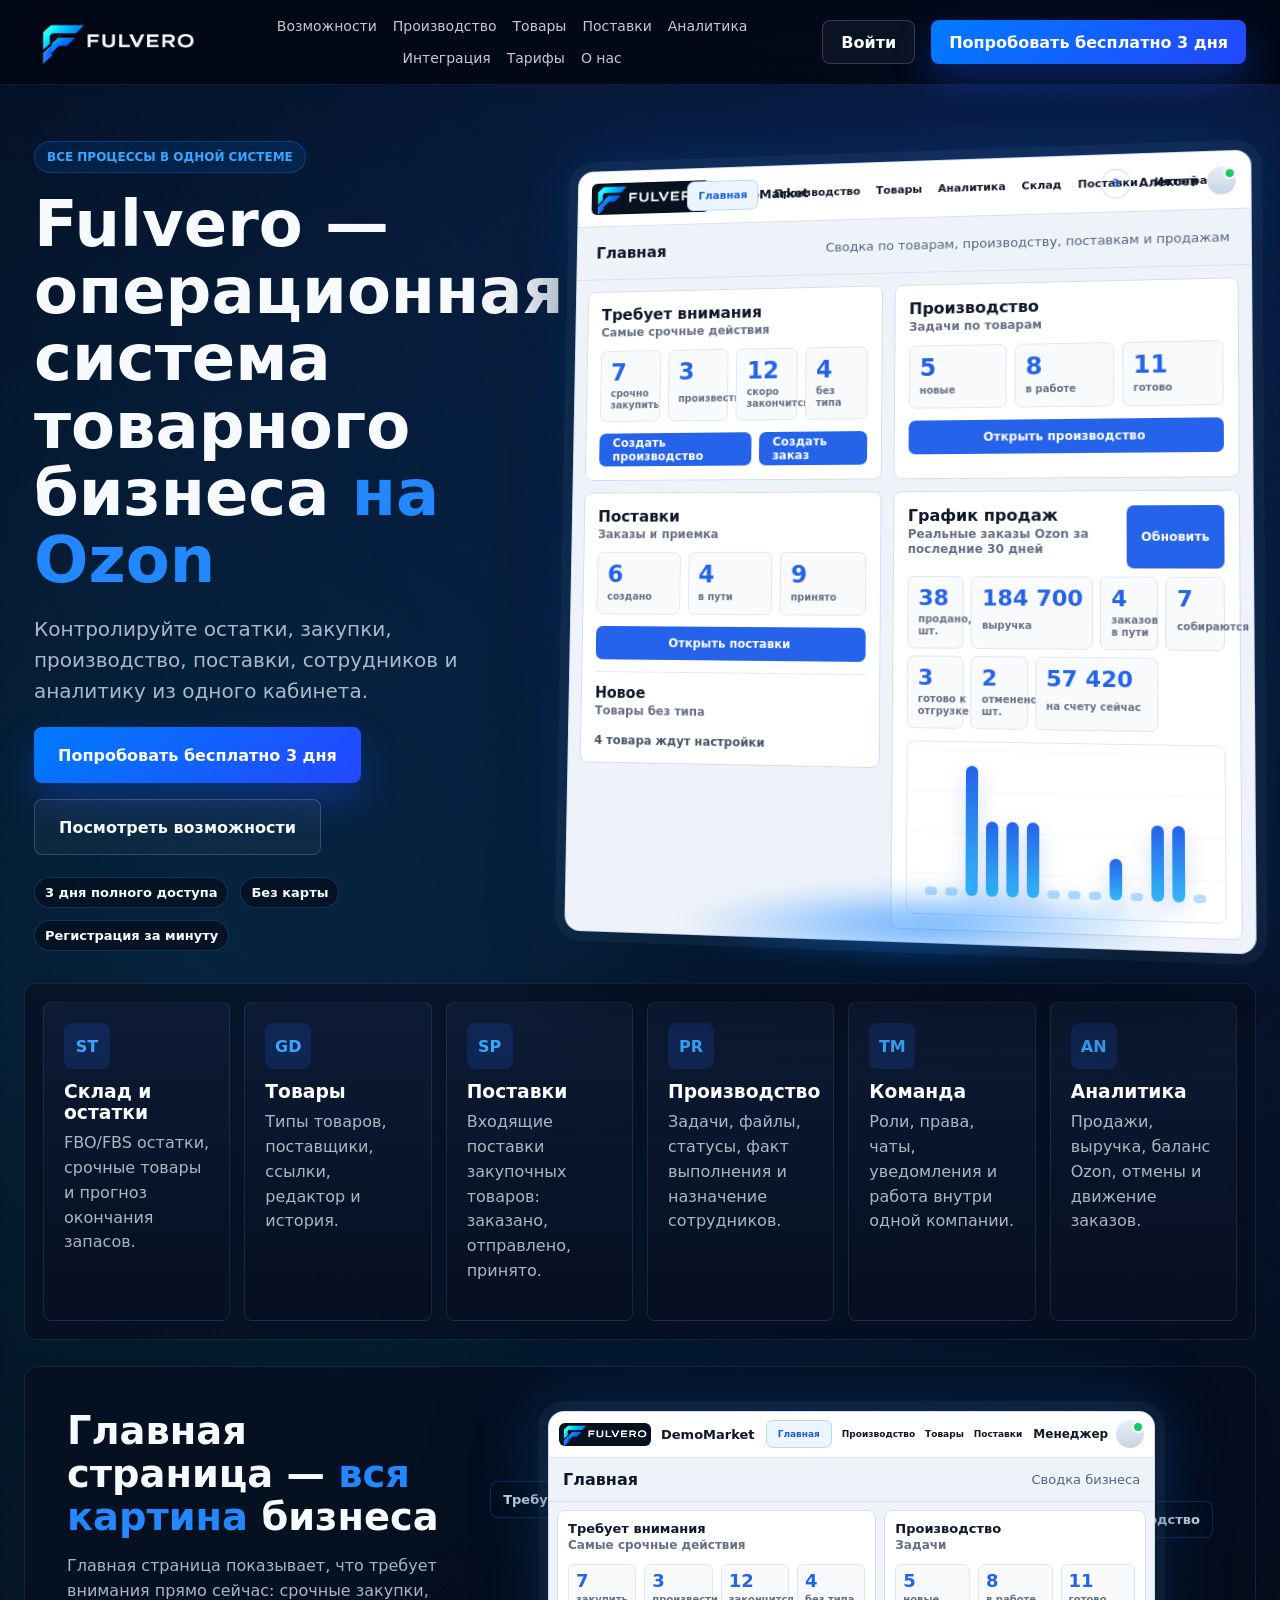
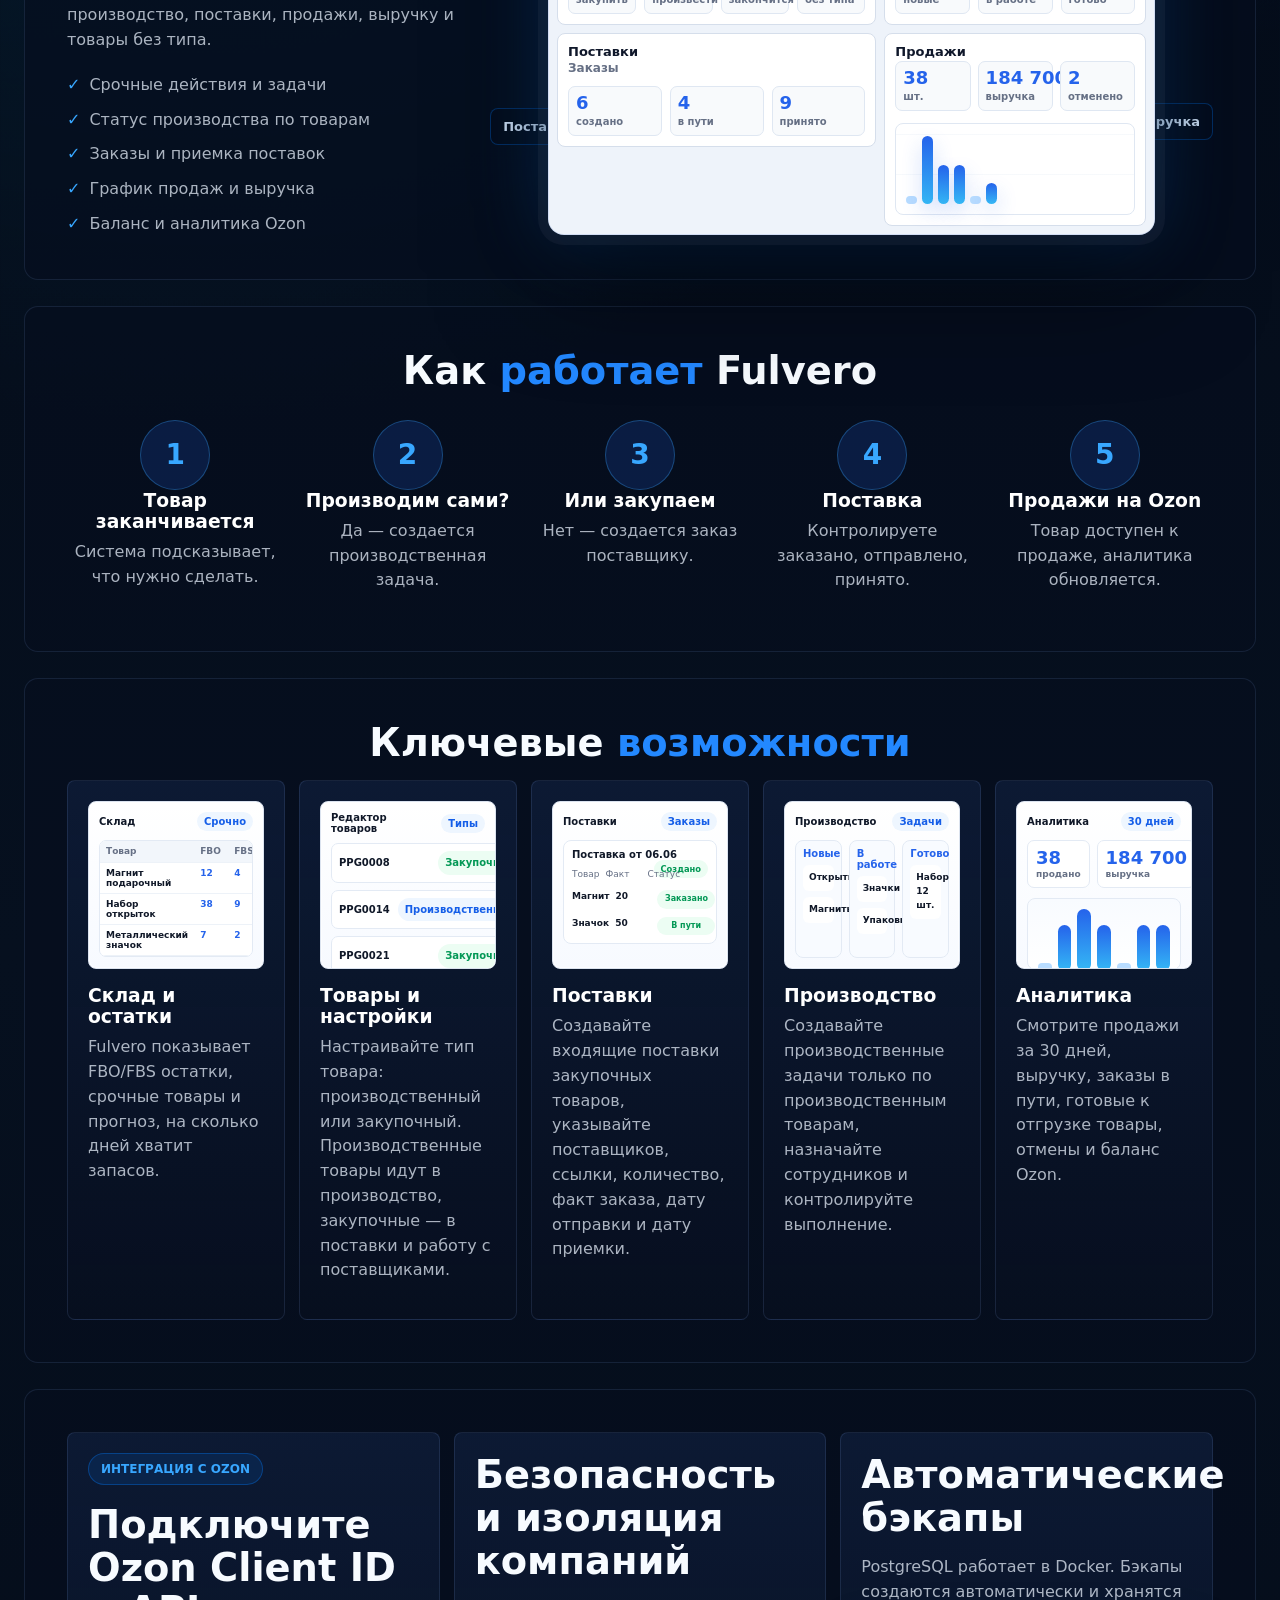
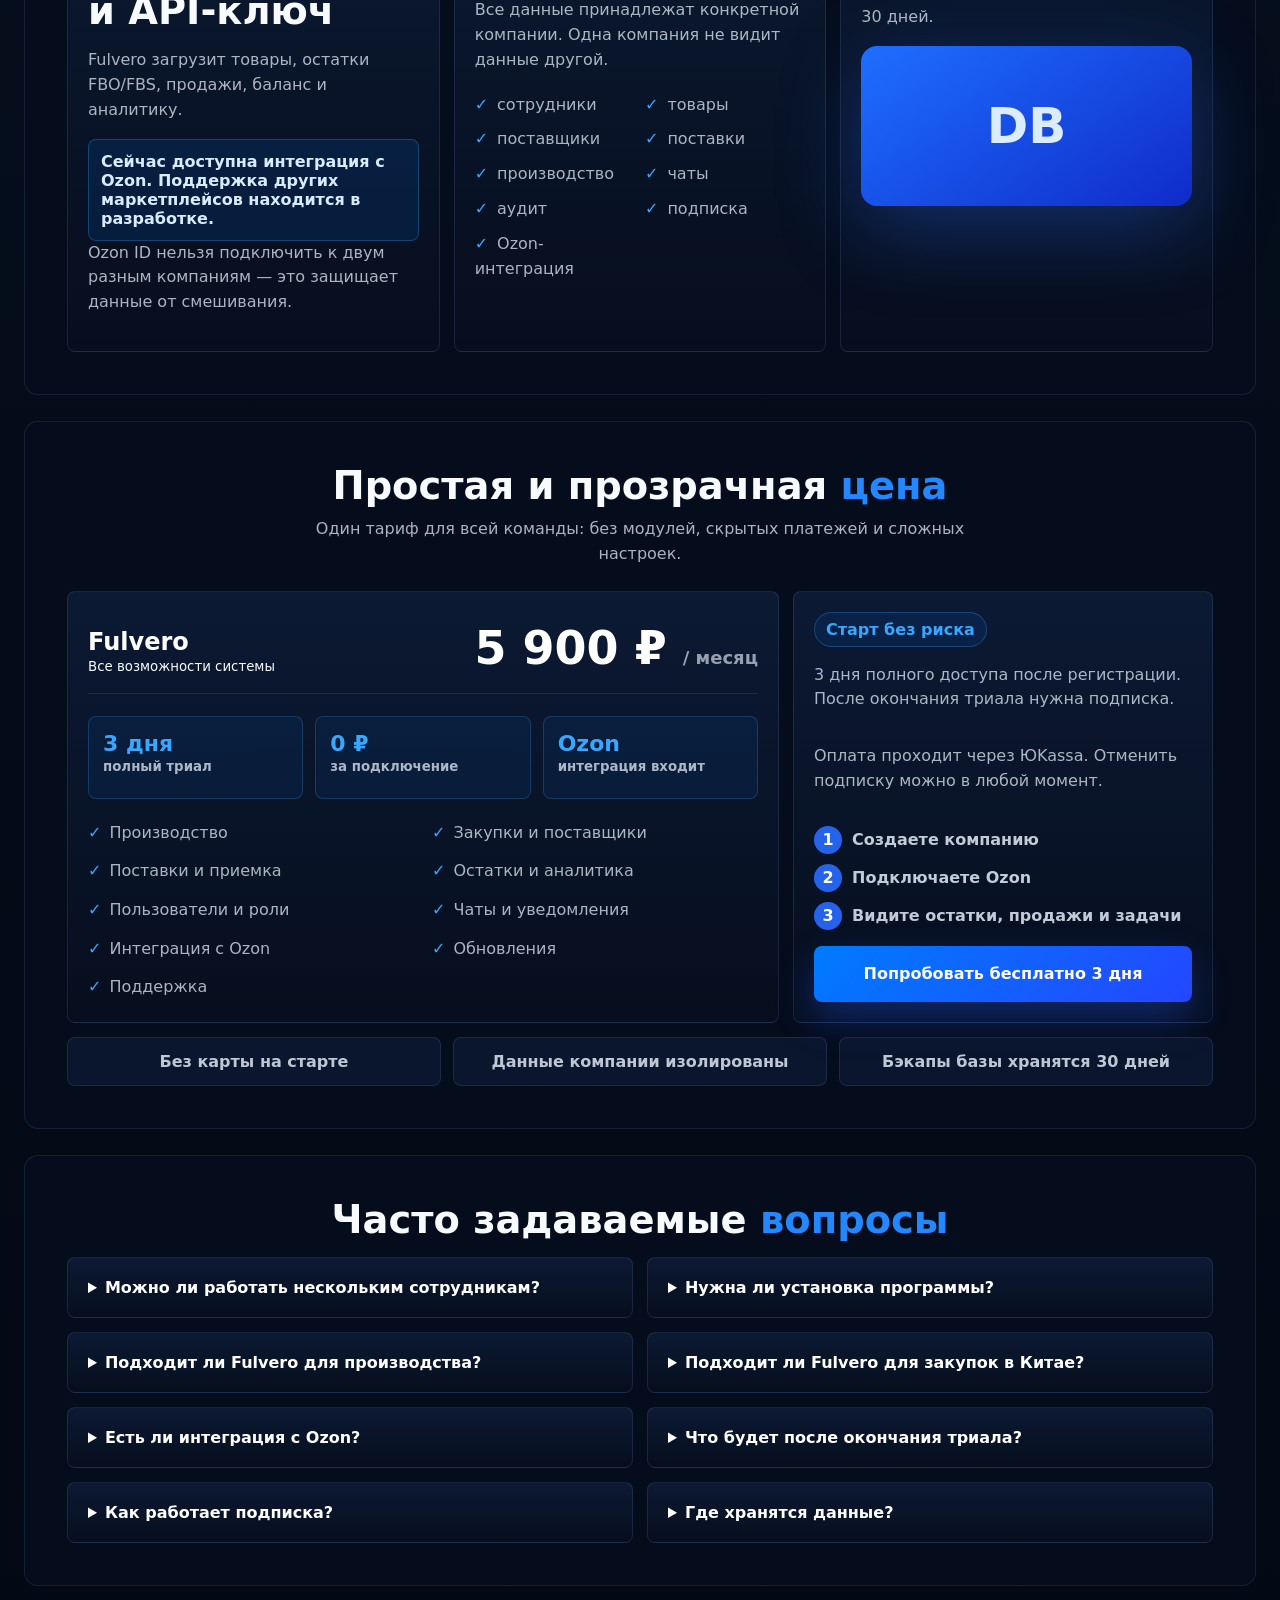
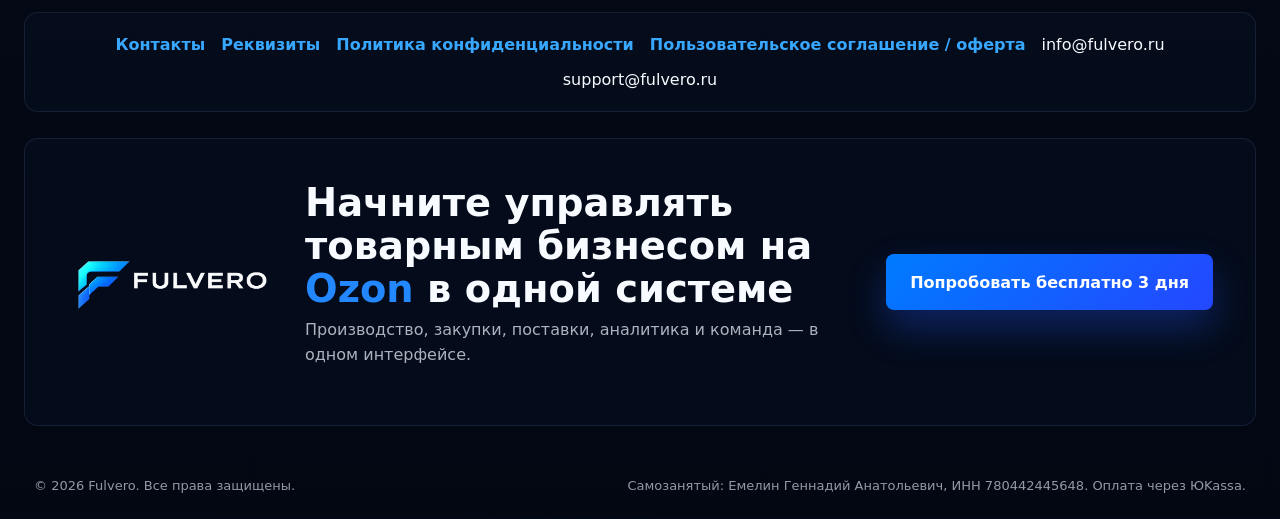
==== landing/index.html @ cda996b2 "Remove inactive landing details links" ====
<!doctype html>
<html lang="ru">
  <head>
    <meta charset="UTF-8" />
    <meta name="viewport" content="width=device-width, initial-scale=1.0" />
    <title>Fulvero — операционная система товарного бизнеса на Ozon</title>
    <meta name="description" content="Fulvero помогает управлять остатками, закупками, производством, поставками, сотрудниками и аналитикой Ozon из одного кабинета." />
    <meta property="og:title" content="Fulvero — операционная система товарного бизнеса на Ozon" />
    <meta property="og:description" content="Остатки, закупки, производство, входящие поставки, сотрудники и аналитика Ozon в одном кабинете." />
    <meta property="og:image" content="./assets/fulvero-logo.png" />
    <meta property="og:type" content="website" />
    <link rel="stylesheet" href="./styles.css" />
  </head>
  <body>
    <!-- Yandex.Metrika counter -->
    <script type="text/javascript">
      (function(m,e,t,r,i,k,a){
        m[i]=m[i]||function(){(m[i].a=m[i].a||[]).push(arguments)};
        m[i].l=1*new Date();
        for (var j = 0; j < document.scripts.length; j++) {if (document.scripts[j].src === r) { return; }}
        k=e.createElement(t),a=e.getElementsByTagName(t)[0],k.async=1,k.src=r,a.parentNode.insertBefore(k,a)
      })(window, document,'script','https://mc.yandex.ru/metrika/tag.js?id=109695335', 'ym');

      ym(109695335, 'init', {ssr:true, webvisor:true, clickmap:true, ecommerce:"dataLayer", referrer: document.referrer, url: location.href, accurateTrackBounce:true, trackLinks:true});
    </script>
    <noscript><div><img src="https://mc.yandex.ru/watch/109695335" style="position:absolute; left:-9999px;" alt="" /></div></noscript>
    <!-- /Yandex.Metrika counter -->
    <header class="site-header">
      <a class="brand" href="#top" aria-label="Fulvero">
        <img src="./assets/fulvero-logo.png" alt="Fulvero" />
      </a>
      <nav class="main-nav" aria-label="Основная навигация">
        <a href="#features">Возможности</a>
        <a href="#production">Производство</a>
        <a href="#goods">Товары</a>
        <a href="#supplies">Поставки</a>
        <a href="#analytics">Аналитика</a>
        <a href="#integrations">Интеграция</a>
        <a href="#pricing">Тарифы</a>
        <a href="#faq">О нас</a>
      </nav>
      <div class="header-actions">
        <a class="ghost-link" href="https://app.fulvero.ru/login">Войти</a>
        <a class="primary-link" href="https://app.fulvero.ru/register">Попробовать бесплатно 3 дня</a>
      </div>
    </header>

    <main id="top">
      <section class="hero">
        <div class="hero-copy">
          <span class="eyebrow">Все процессы в одной системе</span>
          <h1>Fulvero — операционная система товарного бизнеса <span>на Ozon</span></h1>
          <p>Контролируйте остатки, закупки, производство, поставки, сотрудников и аналитику из одного кабинета.</p>
          <div class="hero-actions">
            <a class="primary-link big" href="https://app.fulvero.ru/register">Попробовать бесплатно 3 дня</a>
            <a class="secondary-link big" href="#features">Посмотреть возможности</a>
          </div>
          <div class="trust-row">
            <span>3 дня полного доступа</span>
            <span>Без карты</span>
            <span>Регистрация за минуту</span>
          </div>
        </div>

        <div class="hero-shot" aria-label="Главная страница Fulvero">
          <div class="app-frame tilted dashboard-mock">
            <div class="mock-header">
              <div class="mock-brand"><img src="./assets/fulvero-logo.png" alt="" /><strong>DemoMarket</strong></div>
              <nav><span class="active">Главная</span><span>Производство</span><span>Товары</span><span>Аналитика</span><span>Склад</span><span>Поставки</span><span>Интеграция</span></nav>
              <div class="mock-user"><span class="bell">3</span><b>Алексей</b><i></i></div>
            </div>
            <div class="mock-page-title"><b>Главная</b><span>Сводка по товарам, производству, поставкам и продажам</span></div>
            <div class="dashboard-grid">
              <section class="dash-card attention-card">
                <h3>Требует внимания</h3><p>Самые срочные действия</p>
                <div class="metric-row four"><span><b>7</b><small>срочно закупить</small></span><span><b>3</b><small>произвести</small></span><span><b>12</b><small>скоро закончится</small></span><span><b>4</b><small>без типа</small></span></div>
                <div class="mock-actions"><em>Создать производство</em><em>Создать заказ</em></div>
              </section>
              <section class="dash-card production-card">
                <h3>Производство</h3><p>Задачи по товарам</p>
                <div class="metric-row three"><span><b>5</b><small>новые</small></span><span><b>8</b><small>в работе</small></span><span><b>11</b><small>готово</small></span></div>
                <div class="mock-button">Открыть производство</div>
              </section>
              <section class="dash-card supplies-card">
                <h3>Поставки</h3><p>Заказы и приемка</p>
                <div class="metric-row three"><span><b>6</b><small>создано</small></span><span><b>4</b><small>в пути</small></span><span><b>9</b><small>принято</small></span></div>
                <div class="mock-button">Открыть поставки</div>
                <div class="new-block"><h3>Новое</h3><p>Товары без типа</p><strong>4 товара ждут настройки</strong></div>
              </section>
              <section class="dash-card chart-card">
                <div class="card-head"><div><h3>График продаж</h3><p>Реальные заказы Ozon за последние 30 дней</p></div><em>Обновить</em></div>
                <div class="metric-row seven"><span><b>38</b><small>продано, шт.</small></span><span class="wide"><b>184 700</b><small>выручка</small></span><span><b>4</b><small>заказов в пути</small></span><span><b>7</b><small>собираются</small></span><span><b>3</b><small>готово к отгрузке</small></span><span><b>2</b><small>отменено, шт.</small></span><span class="wide"><b>57 420</b><small>на счету сейчас</small></span></div>
                <div class="sales-chart"><i></i><i></i><i class="bar high" data-v="7"></i><i class="bar mid"></i><i class="bar mid"></i><i class="bar mid"></i><i></i><i></i><i></i><i class="bar low"></i><i></i><i class="bar mid"></i><i class="bar mid"></i><i></i></div>
              </section>
            </div>
          </div>
        </div>
      </section>

      <section class="quick-grid" id="features">
        <article><span>ST</span><h3>Склад и остатки</h3><p>FBO/FBS остатки, срочные товары и прогноз окончания запасов.</p></article>
        <article><span>GD</span><h3>Товары</h3><p>Типы товаров, поставщики, ссылки, редактор и история.</p></article>
        <article><span>SP</span><h3>Поставки</h3><p>Входящие поставки закупочных товаров: заказано, отправлено, принято.</p></article>
        <article><span>PR</span><h3>Производство</h3><p>Задачи, файлы, статусы, факт выполнения и назначение сотрудников.</p></article>
        <article><span>TM</span><h3>Команда</h3><p>Роли, права, чаты, уведомления и работа внутри одной компании.</p></article>
        <article><span>AN</span><h3>Аналитика</h3><p>Продажи, выручка, баланс Ozon, отмены и движение заказов.</p></article>
      </section>

      <section class="split dashboard-section">
        <div>
          <h2>Главная страница — <span>вся картина</span> бизнеса</h2>
          <p>Главная страница показывает, что требует внимания прямо сейчас: срочные закупки, производство, поставки, продажи, выручку и товары без типа.</p>
          <ul class="check-list">
            <li>Срочные действия и задачи</li>
            <li>Статус производства по товарам</li>
            <li>Заказы и приемка поставок</li>
            <li>График продаж и выручка</li>
            <li>Баланс и аналитика Ozon</li>
          </ul>
        </div>
        <div class="annotated-shot">
          <span class="label label-a">Требует внимания</span>
          <span class="label label-b">Производство</span>
          <span class="label label-c">Поставки</span>
          <span class="label label-d">Продажи и выручка</span>
          <div class="app-frame compact dashboard-mock small-shot">
            <div class="mock-header">
              <div class="mock-brand"><img src="./assets/fulvero-logo.png" alt="" /><strong>DemoMarket</strong></div>
              <nav><span class="active">Главная</span><span>Производство</span><span>Товары</span><span>Поставки</span></nav>
              <div class="mock-user"><b>Менеджер</b><i></i></div>
            </div>
            <div class="mock-page-title"><b>Главная</b><span>Сводка бизнеса</span></div>
            <div class="dashboard-grid">
              <section class="dash-card attention-card"><h3>Требует внимания</h3><p>Самые срочные действия</p><div class="metric-row four"><span><b>7</b><small>закупить</small></span><span><b>3</b><small>произвести</small></span><span><b>12</b><small>закончится</small></span><span><b>4</b><small>без типа</small></span></div></section>
              <section class="dash-card production-card"><h3>Производство</h3><p>Задачи</p><div class="metric-row three"><span><b>5</b><small>новые</small></span><span><b>8</b><small>в работе</small></span><span><b>11</b><small>готово</small></span></div></section>
              <section class="dash-card supplies-card"><h3>Поставки</h3><p>Заказы</p><div class="metric-row three"><span><b>6</b><small>создано</small></span><span><b>4</b><small>в пути</small></span><span><b>9</b><small>принято</small></span></div></section>
              <section class="dash-card chart-card"><h3>Продажи</h3><div class="metric-row three"><span><b>38</b><small>шт.</small></span><span><b>184 700</b><small>выручка</small></span><span><b>2</b><small>отменено</small></span></div><div class="sales-chart"><i></i><i class="bar high"></i><i class="bar mid"></i><i class="bar mid"></i><i></i><i class="bar low"></i></div></section>
            </div>
          </div>
        </div>
      </section>

      <section class="flow">
        <h2>Как <span>работает</span> Fulvero</h2>
        <div class="flow-line">
          <article><b>1</b><h3>Товар заканчивается</h3><p>Система подсказывает, что нужно сделать.</p></article>
          <article><b>2</b><h3>Производим сами?</h3><p>Да — создается производственная задача.</p></article>
          <article><b>3</b><h3>Или закупаем</h3><p>Нет — создается заказ поставщику.</p></article>
          <article><b>4</b><h3>Поставка</h3><p>Контролируете заказано, отправлено, принято.</p></article>
          <article><b>5</b><h3>Продажи на Ozon</h3><p>Товар доступен к продаже, аналитика обновляется.</p></article>
        </div>
      </section>

      <section class="feature-cards">
        <h2>Ключевые <span>возможности</span></h2>
        <div class="feature-grid">
          <article id="goods"><div class="feature-shot stock-shot"><div class="shot-tabs"><b>Склад</b><span>Срочно</span></div><div class="shot-table"><span>Товар</span><span>FBO</span><span>FBS</span><span>Дней</span><b>Магнит подарочный</b><em>12</em><em>4</em><strong>5</strong><b>Набор открыток</b><em>38</em><em>9</em><strong>14</strong><b>Металлический значок</b><em>7</em><em>2</em><strong>4</strong></div></div><h3>Склад и остатки</h3><p>Fulvero показывает FBO/FBS остатки, срочные товары и прогноз, на сколько дней хватит запасов.</p></article>
          <article><div class="feature-shot product-shot"><div class="shot-tabs"><b>Редактор товаров</b><span>Типы</span></div><div class="product-lines"><p><b>PPG0008</b><span>Закупочный</span></p><p><b>PPG0014</b><span class="blue">Производственный</span></p><p><b>PPG0021</b><span>Закупочный</span></p></div><div class="supplier-mini"><b>Поставщики</b><small>Папирус Print</small><small>China Pack</small></div></div><h3>Товары и настройки</h3><p>Настраивайте тип товара: производственный или закупочный. Производственные товары идут в производство, закупочные — в поставки и работу с поставщиками.</p></article>
          <article id="supplies"><div class="feature-shot supply-shot"><div class="shot-tabs"><b>Поставки</b><span>Заказы</span></div><div class="supply-card"><b>Поставка от 06.06</b><small>Создано</small><p><span>Товар</span><span>Факт</span><span>Статус</span></p><p><em>Магнит</em><em>20</em><strong>Заказано</strong></p><p><em>Значок</em><em>50</em><strong>В пути</strong></p></div></div><h3>Поставки</h3><p>Создавайте входящие поставки закупочных товаров, указывайте поставщиков, ссылки, количество, факт заказа, дату отправки и дату приемки.</p></article>
          <article id="production"><div class="feature-shot production-shot"><div class="shot-tabs"><b>Производство</b><span>Задачи</span></div><div class="kanban-mini"><section><b>Новые</b><p>Открытки</p><p>Магниты</p></section><section><b>В работе</b><p>Значки</p><p>Упаковка</p></section><section><b>Готово</b><p>Набор 12 шт.</p></section></div></div><h3>Производство</h3><p>Создавайте производственные задачи только по производственным товарам, назначайте сотрудников и контролируйте выполнение.</p></article>
          <article id="analytics"><div class="feature-shot analytic-shot"><div class="shot-tabs"><b>Аналитика</b><span>30 дней</span></div><div class="analytic-metrics"><span><b>38</b><small>продано</small></span><span><b>184 700</b><small>выручка</small></span><span><b>2</b><small>отменено</small></span></div><div class="mini-bars"><i></i><i class="mid"></i><i class="high"></i><i class="mid"></i><i></i><i class="mid"></i><i class="mid"></i></div></div><h3>Аналитика</h3><p>Смотрите продажи за 30 дней, выручку, заказы в пути, готовые к отгрузке товары, отмены и баланс Ozon.</p></article>
        </div>
      </section>

      <section class="three-columns" id="integrations">
        <article class="big-card ozon-card">
          <span class="eyebrow">Интеграция с Ozon</span>
          <h2>Подключите Ozon Client ID и API-ключ</h2>
          <p>Fulvero загрузит товары, остатки FBO/FBS, продажи, баланс и аналитику.</p>
          <div class="notice">Сейчас доступна интеграция с Ozon. Поддержка других маркетплейсов находится в разработке.</div>
          <p>Ozon ID нельзя подключить к двум разным компаниям — это защищает данные от смешивания.</p>
        </article>
        <article class="big-card">
          <h2>Безопасность и изоляция компаний</h2>
          <p>Все данные принадлежат конкретной компании. Одна компания не видит данные другой.</p>
          <ul class="check-list columns"><li>сотрудники</li><li>товары</li><li>поставщики</li><li>поставки</li><li>производство</li><li>чаты</li><li>аудит</li><li>подписка</li><li>Ozon-интеграция</li></ul>
        </article>
        <article class="big-card">
          <h2>Автоматические бэкапы</h2>
          <p>PostgreSQL работает в Docker. Бэкапы создаются автоматически и хранятся 30 дней.</p>
          <div class="backup-visual">DB</div>
        </article>
      </section>

      <section class="pricing" id="pricing">
        <h2>Простая и прозрачная <span>цена</span></h2>
        <p class="pricing-subtitle">Один тариф для всей команды: без модулей, скрытых платежей и сложных настроек.</p>
        <div class="pricing-layout">
          <article class="price-card">
            <div class="price-top">
              <div><span>Fulvero</span><small>Все возможности системы</small></div>
              <strong>5 900 ₽ <em>/ месяц</em></strong>
            </div>
            <div class="price-facts">
              <span><b>3 дня</b><small>полный триал</small></span>
              <span><b>0 ₽</b><small>за подключение</small></span>
              <span><b>Ozon</b><small>интеграция входит</small></span>
            </div>
            <ul>
              <li>Производство</li><li>Закупки и поставщики</li><li>Поставки и приемка</li><li>Остатки и аналитика</li><li>Пользователи и роли</li><li>Чаты и уведомления</li><li>Интеграция с Ozon</li><li>Обновления</li><li>Поддержка</li>
            </ul>
          </article>
          <article class="trial-card">
            <span class="trial-badge">Старт без риска</span>
            <p>3 дня полного доступа после регистрации. После окончания триала нужна подписка.</p>
            <p>Оплата проходит через ЮKassa. Отменить подписку можно в любой момент.</p>
            <div class="trial-steps">
              <span><b>1</b>Создаете компанию</span>
              <span><b>2</b>Подключаете Ozon</span>
              <span><b>3</b>Видите остатки, продажи и задачи</span>
            </div>
            <a class="primary-link big" href="https://app.fulvero.ru/register">Попробовать бесплатно 3 дня</a>
          </article>
        </div>
        <div class="pricing-note">
          <span>Без карты на старте</span>
          <span>Данные компании изолированы</span>
          <span>Бэкапы базы хранятся 30 дней</span>
        </div>
      </section>

      <section class="faq" id="faq">
        <h2>Часто задаваемые <span>вопросы</span></h2>
        <div class="faq-grid">
          <details><summary>Можно ли работать нескольким сотрудникам?</summary><p>Да. Сотрудники работают внутри компании, администратор управляет ролями и правами.</p></details>
          <details><summary>Нужна ли установка программы?</summary><p>Нет. Fulvero — облачное веб-приложение.</p></details>
          <details><summary>Подходит ли Fulvero для производства?</summary><p>Да. Производственные товары можно вести через задачи, файлы, статусы и факт выполнения.</p></details>
          <details><summary>Подходит ли Fulvero для закупок в Китае?</summary><p>Да, если закупка ведется через поставщиков, ссылки, факт заказа и входящие поставки.</p></details>
          <details><summary>Есть ли интеграция с Ozon?</summary><p>Да. Сейчас доступна интеграция с Ozon. Другие маркетплейсы находятся в разработке.</p></details>
          <details><summary>Что будет после окончания триала?</summary><p>Через 3 дня защищенные действия блокируются до оплаты подписки.</p></details>
          <details><summary>Как работает подписка?</summary><p>Подписка оплачивается через ЮKassa и продлевает доступ компании на 30 дней.</p></details>
          <details><summary>Где хранятся данные?</summary><p>Данные компании хранятся в PostgreSQL, изолируются по компании и регулярно копируются в бэкап.</p></details>
        </div>
      </section>

      <section class="legal-strip" id="contacts">
        <a href="./contacts/index.html">Контакты</a>
        <a href="./requisites/index.html">Реквизиты</a>
        <a href="./privacy/index.html">Политика конфиденциальности</a>
        <a href="./offer/index.html">Пользовательское соглашение / оферта</a>
        <span>info@fulvero.ru</span>
        <span>support@fulvero.ru</span>
      </section>

      <section class="final-cta">
        <img src="./assets/fulvero-logo.png" alt="Fulvero" />
        <div>
          <h2>Начните управлять товарным бизнесом на <span>Ozon</span> в одной системе</h2>
          <p>Производство, закупки, поставки, аналитика и команда — в одном интерфейсе.</p>
        </div>
        <a class="primary-link big" href="https://app.fulvero.ru/register">Попробовать бесплатно 3 дня</a>
      </section>
    </main>
    <footer class="footer">
      <span>© 2026 Fulvero. Все права защищены.</span>
      <span>Самозанятый: Емелин Геннадий Анатольевич, ИНН 780442445648. Оплата через ЮKassa.</span>
    </footer>
  </body>
</html>
---- landing/styles.css ----
:root {
  color: #f7fbff;
  background: #020712;
  font-family: Inter, ui-sans-serif, system-ui, -apple-system, BlinkMacSystemFont, "Segoe UI", sans-serif;
  font-synthesis: none;
  text-rendering: optimizeLegibility;
}

* { box-sizing: border-box; }
html { scroll-behavior: smooth; }
body {
  margin: 0;
  background:
    radial-gradient(circle at 78% 4%, rgba(30, 107, 255, 0.22), transparent 28%),
    radial-gradient(circle at 15% 18%, rgba(0, 187, 255, 0.12), transparent 24%),
    linear-gradient(180deg, #020712 0%, #06101f 48%, #020712 100%);
}
a { color: inherit; text-decoration: none; }
img { max-width: 100%; }
h1, h2, h3, p { margin-top: 0; }
h1 { margin-bottom: 20px; font-size: clamp(38px, 5vw, 72px); line-height: 1.05; letter-spacing: 0; }
h2 { margin-bottom: 16px; font-size: clamp(28px, 3vw, 44px); line-height: 1.12; }
h1 span, h2 span { color: #2388ff; }
h3 { margin-bottom: 8px; color: #fff; }
p, li { color: rgba(236, 244, 255, 0.72); line-height: 1.55; }

.site-header {
  position: sticky; top: 0; z-index: 20;
  display: grid; grid-template-columns: auto 1fr auto; align-items: center; gap: 24px;
  padding: 18px 34px; border-bottom: 1px solid rgba(115, 150, 210, 0.14);
  background: rgba(2, 7, 18, 0.84); backdrop-filter: blur(18px);
}
.brand img { display: block; width: 168px; }
.main-nav, .header-actions, .hero-actions, .trust-row, .price-actions {
  display: flex; align-items: center; gap: 16px; flex-wrap: wrap;
}
.main-nav { justify-content: center; color: rgba(255, 255, 255, 0.78); font-size: 14px; }
.ghost-link, .secondary-link, .primary-link {
  display: inline-flex; align-items: center; justify-content: center;
  min-height: 44px; border-radius: 8px; padding: 0 18px; font-weight: 800;
}
.primary-link { color: #fff; background: linear-gradient(135deg, #007bff, #2447ff); box-shadow: 0 18px 38px rgba(30, 91, 255, 0.32); }
.secondary-link, .ghost-link { border: 1px solid rgba(151, 173, 220, 0.28); background: rgba(255,255,255,0.04); }
.big { min-height: 56px; padding: 0 24px; font-size: 16px; }

.hero {
  display: grid; grid-template-columns: minmax(0, .82fr) minmax(560px, 1.18fr);
  align-items: center; gap: 48px; min-height: calc(100vh - 78px); padding: 56px 34px 32px;
}
.hero-copy { max-width: 720px; }
.eyebrow {
  display: inline-flex; margin-bottom: 18px; border: 1px solid rgba(0,123,255,.34);
  border-radius: 999px; padding: 8px 12px; color: #38a7ff; background: rgba(0,123,255,.12);
  font-size: 12px; font-weight: 900; text-transform: uppercase;
}
.hero p { max-width: 650px; font-size: 20px; }
.trust-row { margin-top: 22px; gap: 12px; font-size: 13px; font-weight: 800; }
.trust-row span { border: 1px solid rgba(56,167,255,.22); border-radius: 999px; padding: 7px 10px; background: rgba(7,15,31,.76); }

.hero-shot { position: relative; }
.hero-shot::after {
  content: ""; position: absolute; inset: auto 8% -28px 16%; height: 82px;
  background: radial-gradient(ellipse, rgba(0, 123, 255, .58), transparent 68%); filter: blur(10px);
}
.app-frame {
  position: relative; overflow: hidden; border: 1px solid rgba(127,158,220,.26); border-radius: 16px;
  background: #f8fbff; box-shadow: 0 0 0 10px rgba(255,255,255,.04), 0 40px 110px rgba(0,0,0,.58), 0 0 70px rgba(0,123,255,.34);
}
.tilted { transform: perspective(1400px) rotateY(-7deg) rotateX(3deg); }
.dashboard-mock { color: #0f172a; background: #eef3fa; }
.mock-header {
  display: grid; grid-template-columns: auto 1fr auto; align-items: center; gap: 18px;
  min-height: 58px; padding: 10px 14px; border-bottom: 1px solid #d8e2ef; background: #fff;
}
.mock-brand { display: flex; align-items: center; gap: 10px; font-size: 13px; font-weight: 900; white-space: nowrap; }
.mock-brand img { width: 126px; border-radius: 6px; background: #07111f; }
.mock-header nav { display: flex; align-items: center; justify-content: center; gap: 16px; min-width: 0; font-size: 11px; font-weight: 900; color: #101828; }
.mock-header nav span { white-space: nowrap; }
.mock-header nav .active { border: 1px solid #b8d7ff; border-radius: 7px; padding: 8px 11px; color: #155ee8; background: #edf6ff; }
.mock-user { display: flex; align-items: center; gap: 8px; color: #101828; font-size: 12px; font-weight: 900; white-space: nowrap; }
.mock-user i { position: relative; display: block; width: 28px; height: 28px; border-radius: 999px; background: linear-gradient(180deg, #e7eef8, #c8d4e4); }
.mock-user i::after { content: ""; position: absolute; right: 0; top: 1px; width: 8px; height: 8px; border: 2px solid #fff; border-radius: 999px; background: #17c964; }
.bell { display: grid; place-items: center; width: 30px; height: 30px; border: 1px solid #cbd8ea; border-radius: 999px; color: #2563eb; font-size: 10px; }
.mock-page-title {
  display: flex; align-items: center; justify-content: space-between; gap: 16px;
  padding: 18px 20px; border-bottom: 1px solid #d8e2ef; color: #52657f; background: #eef3fa;
  font-size: 13px;
}
.mock-page-title b { color: #0f172a; font-size: 16px; }
.dashboard-grid {
  display: grid; grid-template-columns: minmax(0, 1fr) minmax(340px, .72fr); gap: 12px;
  padding: 12px; background: #eef3fa;
}
.dash-card { border: 1px solid #d5deeb; border-radius: 8px; padding: 14px; background: #fff; }
.dash-card h3 { margin-bottom: 2px; color: #0f172a; font-size: 16px; }
.dash-card p { margin-bottom: 10px; color: #667085; font-size: 12px; font-weight: 800; line-height: 1.3; }
.attention-card { grid-column: span 1; }
.chart-card { grid-column: 2; grid-row: 2 / span 2; }
.supplies-card { display: grid; align-content: start; }
.metric-row { display: grid; gap: 8px; }
.metric-row.three { grid-template-columns: repeat(3, minmax(0, 1fr)); }
.metric-row.four { grid-template-columns: repeat(4, minmax(0, 1fr)); }
.metric-row.seven { grid-template-columns: repeat(5, minmax(0, 1fr)); }
.metric-row span { display: grid; gap: 4px; min-width: 0; min-height: 64px; border: 1px solid #dfe7f2; border-radius: 7px; padding: 10px; background: #f8fafc; }
.metric-row .wide { grid-column: span 2; }
.metric-row b { color: #2563eb; font-size: 24px; line-height: 1; }
.metric-row small { color: #667085; font-size: 10px; font-weight: 900; line-height: 1.2; }
.chart-card .metric-row { gap: 7px; }
.chart-card .metric-row b { white-space: nowrap; font-size: 22px; }
.chart-card .metric-row small { overflow-wrap: normal; word-break: normal; }
.mock-actions { display: flex; gap: 8px; margin-top: 12px; }
.mock-actions em, .mock-button, .card-head em {
  display: inline-flex; align-items: center; justify-content: center; min-height: 34px; border-radius: 7px; padding: 0 14px;
  color: #fff; background: #2563eb; font-style: normal; font-size: 12px; font-weight: 900;
}
.mock-button { width: 100%; margin-top: 12px; }
.new-block { margin-top: 12px; border-top: 1px solid #e5ebf3; padding-top: 12px; }
.new-block h3 { font-size: 15px; }
.new-block strong { color: #475467; font-size: 12px; }
.card-head { display: flex; justify-content: space-between; gap: 14px; margin-bottom: 8px; }
.sales-chart {
  display: grid; grid-template-columns: repeat(14, minmax(0, 1fr)); align-items: end; gap: 8px;
  height: 170px; margin-top: 12px; border: 1px solid #dfe7f2; border-radius: 8px; padding: 18px;
  background: repeating-linear-gradient(0deg, #fff 0 39px, #eef3f8 40px), linear-gradient(180deg, #f8fbff, #fff);
}
.sales-chart i { height: 8px; border-radius: 999px; background: #b8dcff; }
.sales-chart .bar { height: 58%; background: linear-gradient(180deg, #2563eb, #35b8f5); box-shadow: 0 8px 20px rgba(37,99,235,.22); }
.sales-chart .high { height: 96%; }
.sales-chart .mid { height: 55%; }
.sales-chart .low { height: 30%; }

.quick-grid, .feature-grid, .faq-grid, .three-columns, .pricing-layout {
  display: grid; gap: 14px;
}
.quick-grid {
  grid-template-columns: repeat(6, minmax(0, 1fr)); margin: 0 24px 26px; padding: 18px;
  border: 1px solid rgba(117,150,210,.15); border-radius: 12px; background: rgba(7,15,31,.66);
}
.quick-grid article, .feature-grid article, .big-card, .price-card, .trial-card, .faq details {
  border: 1px solid rgba(117,150,210,.16); border-radius: 8px; padding: 20px;
  background: linear-gradient(180deg, rgba(14,28,55,.88), rgba(7,15,31,.78));
}
.quick-grid span {
  display: inline-grid; place-items: center; width: 46px; height: 46px; margin-bottom: 12px;
  border-radius: 8px; color: #38a7ff; background: rgba(37,99,235,.18); font-weight: 900;
}

.split, .flow, .feature-cards, .three-columns, .pricing, .faq, .legal-strip, .final-cta, .content-page {
  margin: 0 24px 26px; border: 1px solid rgba(117,150,210,.15); border-radius: 14px;
  padding: 42px; background: rgba(7,15,31,.66);
}
.split { display: grid; grid-template-columns: .7fr 1.3fr; gap: 34px; align-items: center; }
.check-list { display: grid; gap: 10px; margin: 20px 0 0; padding: 0; list-style: none; }
.check-list li::before { content: "✓"; margin-right: 9px; color: #38a7ff; }
.columns { grid-template-columns: repeat(2, minmax(0, 1fr)); }

.annotated-shot { position: relative; min-height: 420px; display: grid; place-items: center; }
.compact { width: min(720px, 84%); }
.mini-dashboard { min-height: 330px; }
.small-shot .mock-header { min-height: 46px; padding: 8px 10px; }
.small-shot .mock-brand img { width: 92px; }
.small-shot .mock-header nav { gap: 10px; font-size: 9px; }
.small-shot .mock-page-title { padding: 12px 14px; }
.small-shot .dashboard-grid { grid-template-columns: minmax(0, 1fr) minmax(240px, .82fr); gap: 8px; padding: 8px; }
.small-shot .dash-card { padding: 10px; }
.small-shot .dash-card h3 { font-size: 13px; }
.small-shot .metric-row span { min-height: 46px; padding: 7px; }
.small-shot .metric-row b { font-size: 18px; }
.small-shot .sales-chart { height: 92px; padding: 10px; gap: 5px; }
.label {
  position: absolute; border: 1px solid rgba(0,123,255,.32); border-radius: 8px; padding: 10px 12px;
  color: #d9ebff; background: rgba(5,13,28,.86); font-size: 13px; font-weight: 900;
}
.label-a { left: 0; top: 70px; }
.label-b { right: 0; top: 90px; }
.label-c { left: 0; bottom: 90px; }
.label-d { right: 0; bottom: 95px; }

.flow h2, .feature-cards h2, .pricing h2, .faq h2 { text-align: center; }
.flow-line { display: grid; grid-template-columns: repeat(5, minmax(0, 1fr)); gap: 16px; margin-top: 28px; }
.flow-line article { text-align: center; }
.flow-line b { display: inline-grid; place-items: center; width: 70px; height: 70px; border: 1px solid rgba(56,167,255,.32); border-radius: 999px; color: #38a7ff; background: rgba(37,99,235,.18); font-size: 28px; }

.feature-grid { grid-template-columns: repeat(5, minmax(0, 1fr)); }
.feature-shot {
  height: 168px; margin-bottom: 16px; overflow: hidden; border: 1px solid #dbe3ef; border-radius: 8px;
  padding: 10px; color: #0f172a; background: linear-gradient(180deg, #fff, #f7faff);
  box-shadow: inset 0 0 0 1px rgba(255,255,255,.7);
}
.shot-tabs { display: flex; align-items: center; justify-content: space-between; gap: 8px; margin-bottom: 9px; font-size: 10px; }
.shot-tabs b { color: #101828; }
.shot-tabs span { border-radius: 999px; padding: 4px 7px; color: #155ee8; background: #eef6ff; font-weight: 900; }
.shot-table { display: grid; grid-template-columns: 1fr 34px 34px 38px; gap: 0; border: 1px solid #e3eaf4; border-radius: 7px; overflow: hidden; font-size: 9px; }
.shot-table > * { min-height: 22px; border-bottom: 1px solid #edf2f8; padding: 5px 6px; color: #475467; background: #fff; }
.shot-table > span { color: #667085; background: #f2f6fb; font-weight: 900; }
.shot-table b { color: #101828; font-weight: 900; }
.shot-table em { color: #2563eb; font-style: normal; font-weight: 900; }
.shot-table strong { color: #dc2626; font-weight: 900; }
.product-lines { display: grid; gap: 7px; }
.product-lines p { display: flex; align-items: center; justify-content: space-between; gap: 8px; margin: 0; border: 1px solid #e3eaf4; border-radius: 7px; padding: 7px; color: #101828; background: #fff; font-size: 10px; }
.product-lines span, .supplier-mini small, .supply-card strong { border-radius: 999px; padding: 4px 7px; color: #039855; background: #ecfdf3; font-weight: 900; }
.product-lines .blue { color: #155ee8; background: #eef6ff; }
.supplier-mini { display: flex; align-items: center; gap: 6px; margin-top: 8px; font-size: 10px; }
.supplier-mini b { color: #101828; }
.supplier-mini small { color: #155ee8; background: #eef6ff; }
.supply-card { border: 1px solid #e3eaf4; border-radius: 8px; padding: 8px; background: #fff; font-size: 10px; }
.supply-card b { color: #101828; }
.supply-card small { float: right; border-radius: 999px; padding: 4px 7px; color: #039855; background: #ecfdf3; font-weight: 900; }
.supply-card p { display: grid; grid-template-columns: 1fr 36px 58px; gap: 6px; margin: 8px 0 0; color: #667085; font-size: 9px; }
.supply-card em { color: #101828; font-style: normal; font-weight: 800; }
.supply-card strong { padding: 3px 5px; font-size: 8px; text-align: center; }
.kanban-mini { display: grid; grid-template-columns: repeat(3, minmax(0, 1fr)); gap: 7px; }
.kanban-mini section { min-height: 118px; border: 1px solid #e3eaf4; border-radius: 8px; padding: 7px; background: #f8fbff; }
.kanban-mini b { display: block; margin-bottom: 6px; color: #2563eb; font-size: 10px; }
.kanban-mini p { margin: 0 0 6px; border-radius: 6px; padding: 6px; color: #101828; background: #fff; font-size: 9px; font-weight: 800; }
.analytic-metrics { display: grid; grid-template-columns: .8fr 1.2fr .8fr; gap: 7px; }
.analytic-metrics span { display: grid; gap: 2px; border: 1px solid #e3eaf4; border-radius: 7px; padding: 8px; background: #fff; }
.analytic-metrics b { color: #2563eb; font-size: 18px; line-height: 1; white-space: nowrap; }
.analytic-metrics small { color: #667085; font-size: 9px; font-weight: 900; }
.mini-bars { display: grid; grid-template-columns: repeat(7, minmax(0, 1fr)); align-items: end; gap: 6px; height: 72px; margin-top: 10px; border: 1px solid #e3eaf4; border-radius: 8px; padding: 10px; background: linear-gradient(180deg, #f8fbff, #fff); }
.mini-bars i { height: 8px; border-radius: 999px; background: #b8dcff; }
.mini-bars .mid { height: 46px; background: linear-gradient(180deg, #2563eb, #35b8f5); }
.mini-bars .high { height: 62px; background: linear-gradient(180deg, #2563eb, #35b8f5); }

.three-columns { grid-template-columns: repeat(3, minmax(0, 1fr)); }
.big-card h2 { text-align: left; }
.notice { border: 1px solid rgba(56,167,255,.28); border-radius: 8px; padding: 12px; color: #d9ebff; background: rgba(0,123,255,.12); font-weight: 800; }
.backup-visual { display: grid; place-items: center; height: 160px; border-radius: 16px; color: #dcecff; background: linear-gradient(145deg, #1e6fff, #102bc9); font-size: 50px; font-weight: 900; box-shadow: 0 24px 80px rgba(37,99,235,.34); }

.pricing-subtitle { max-width: 720px; margin: -6px auto 24px; text-align: center; }
.pricing-layout { grid-template-columns: minmax(0, 1fr) 420px; align-items: stretch; }
.price-card { display: grid; gap: 22px; }
.price-top { display: flex; align-items: flex-end; justify-content: space-between; gap: 24px; padding-bottom: 18px; border-bottom: 1px solid rgba(117,150,210,.16); }
.price-top span { display: block; color: #fff; font-size: 24px; font-weight: 900; }
.price-card strong { display: block; color: #fff; font-size: 46px; white-space: nowrap; }
.price-card em { color: rgba(236,244,255,.62); font-size: 18px; font-style: normal; }
.price-facts { display: grid; grid-template-columns: repeat(3, minmax(0, 1fr)); gap: 12px; }
.price-facts span { border: 1px solid rgba(56,167,255,.22); border-radius: 8px; padding: 14px; background: rgba(0,123,255,.08); }
.price-facts b { display: block; color: #38a7ff; font-size: 22px; }
.price-facts small { color: rgba(236,244,255,.72); font-weight: 800; }
.price-card ul { display: grid; grid-template-columns: repeat(2, minmax(0, 1fr)); gap: 12px 18px; margin: 0; padding: 0; text-align: left; list-style: none; }
.price-card li::before { content: "✓"; margin-right: 8px; color: #38a7ff; }
.trial-card { display: grid; align-content: center; gap: 16px; }
.trial-badge { width: max-content; border: 1px solid rgba(56,167,255,.28); border-radius: 999px; padding: 7px 11px; color: #38a7ff; background: rgba(0,123,255,.1); font-weight: 900; }
.trial-steps { display: grid; gap: 10px; }
.trial-steps span { display: flex; align-items: center; gap: 10px; color: rgba(236,244,255,.82); font-weight: 800; }
.trial-steps b { display: grid; place-items: center; flex: 0 0 28px; width: 28px; height: 28px; border-radius: 999px; color: #fff; background: #2563eb; }
.pricing-note { display: grid; grid-template-columns: repeat(3, minmax(0, 1fr)); gap: 12px; margin-top: 14px; }
.pricing-note span { border: 1px solid rgba(117,150,210,.16); border-radius: 8px; padding: 14px; color: rgba(236,244,255,.8); background: rgba(14,28,55,.66); font-weight: 800; text-align: center; }

.faq-grid { grid-template-columns: repeat(2, minmax(0, 1fr)); }
.faq summary { cursor: pointer; color: #fff; font-weight: 900; }
.faq p { margin: 12px 0 0; }
.legal-strip { display: flex; gap: 16px; flex-wrap: wrap; align-items: center; justify-content: center; padding: 22px; }
.legal-strip a { color: #38a7ff; font-weight: 900; }
.final-cta { display: grid; grid-template-columns: 210px minmax(0, 1fr) auto; align-items: center; gap: 28px; }
.final-cta h2 { margin-bottom: 8px; }
.footer { display: flex; justify-content: space-between; gap: 20px; padding: 26px 34px; color: rgba(236,244,255,.62); font-size: 13px; }

.content-page { max-width: 980px; margin: 32px auto; }
.content-page h1 { font-size: clamp(32px, 4vw, 52px); }
.content-page section { border-top: 1px solid rgba(117,150,210,.18); padding-top: 22px; margin-top: 22px; }

@media (max-width: 1180px) {
  .site-header, .hero, .split, .pricing-layout, .final-cta { grid-template-columns: 1fr; }
  .main-nav { justify-content: flex-start; overflow-x: auto; }
  .hero { min-height: auto; }
  .tilted { transform: none; }
  .dashboard-grid, .small-shot .dashboard-grid { grid-template-columns: 1fr; }
  .chart-card { grid-column: auto; grid-row: auto; }
  .metric-row.seven { grid-template-columns: repeat(3, minmax(0, 1fr)); }
  .metric-row .wide { grid-column: span 1; }
  .quick-grid, .feature-grid, .three-columns { grid-template-columns: repeat(2, minmax(0, 1fr)); }
  .flow-line { grid-template-columns: repeat(2, minmax(0, 1fr)); }
  .label { position: static; width: 100%; margin-bottom: 8px; }
  .annotated-shot { gap: 8px; }
  .compact { width: 100%; order: -1; }
}
@media (max-width: 760px) {
  .site-header { grid-template-columns: 1fr; padding: 16px; }
  .brand img { width: 160px; }
  .main-nav { display: none; }
  .hero, .split, .flow, .feature-cards, .three-columns, .pricing, .faq, .legal-strip, .final-cta, .content-page { margin-left: 12px; margin-right: 12px; padding: 24px 16px; }
  .mock-header { grid-template-columns: 1fr; }
  .mock-header nav { justify-content: flex-start; overflow-x: auto; }
  .mock-page-title { align-items: flex-start; flex-direction: column; }
  .metric-row.three, .metric-row.four, .metric-row.seven { grid-template-columns: 1fr; }
  .sales-chart { height: 140px; gap: 5px; padding: 12px; }
  .price-top { align-items: flex-start; flex-direction: column; }
  .price-facts, .pricing-note { grid-template-columns: 1fr; }
  .quick-grid, .feature-grid, .three-columns, .flow-line, .faq-grid, .price-card ul, .mini-grid, .mini-grid.three { grid-template-columns: 1fr; }
  .mock-card.attention, .mock-card.chart { grid-column: auto; }
  .app-top { overflow-x: auto; }
  .footer { flex-direction: column; padding: 22px 16px; }
}
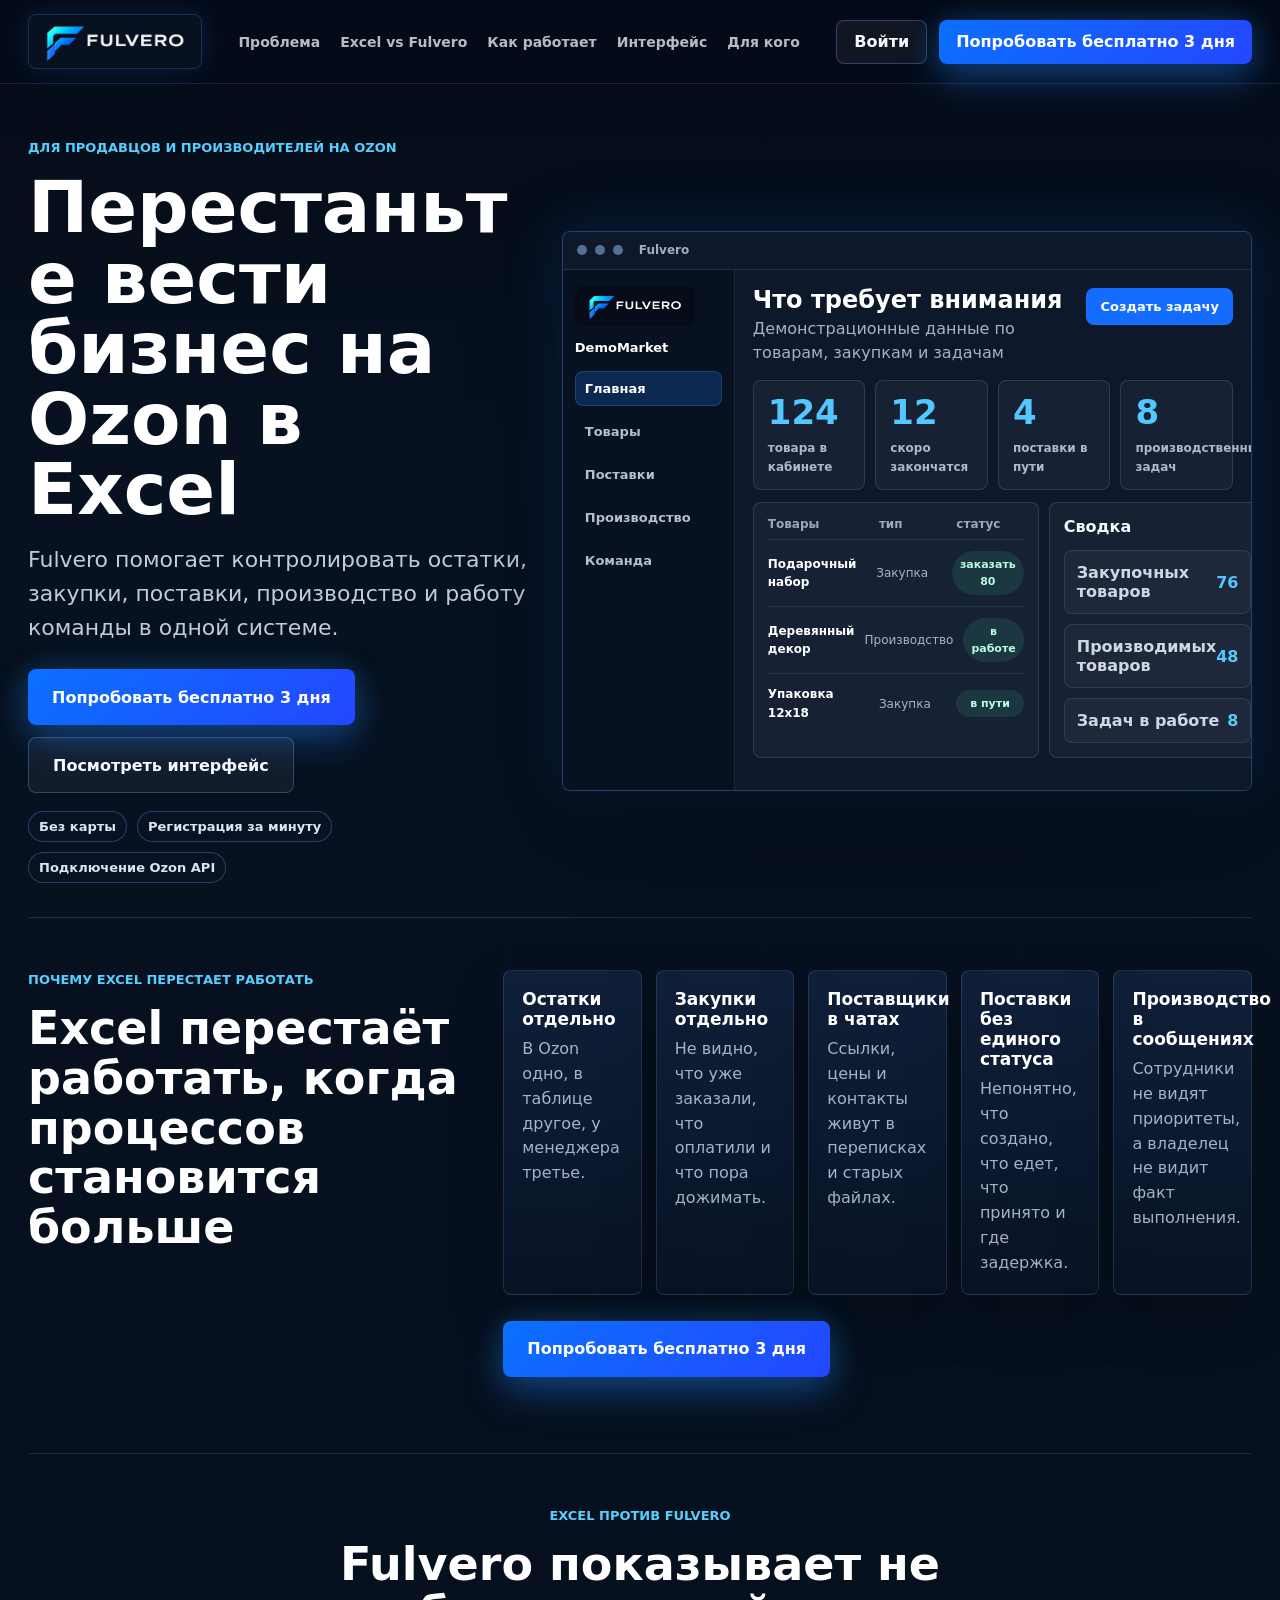
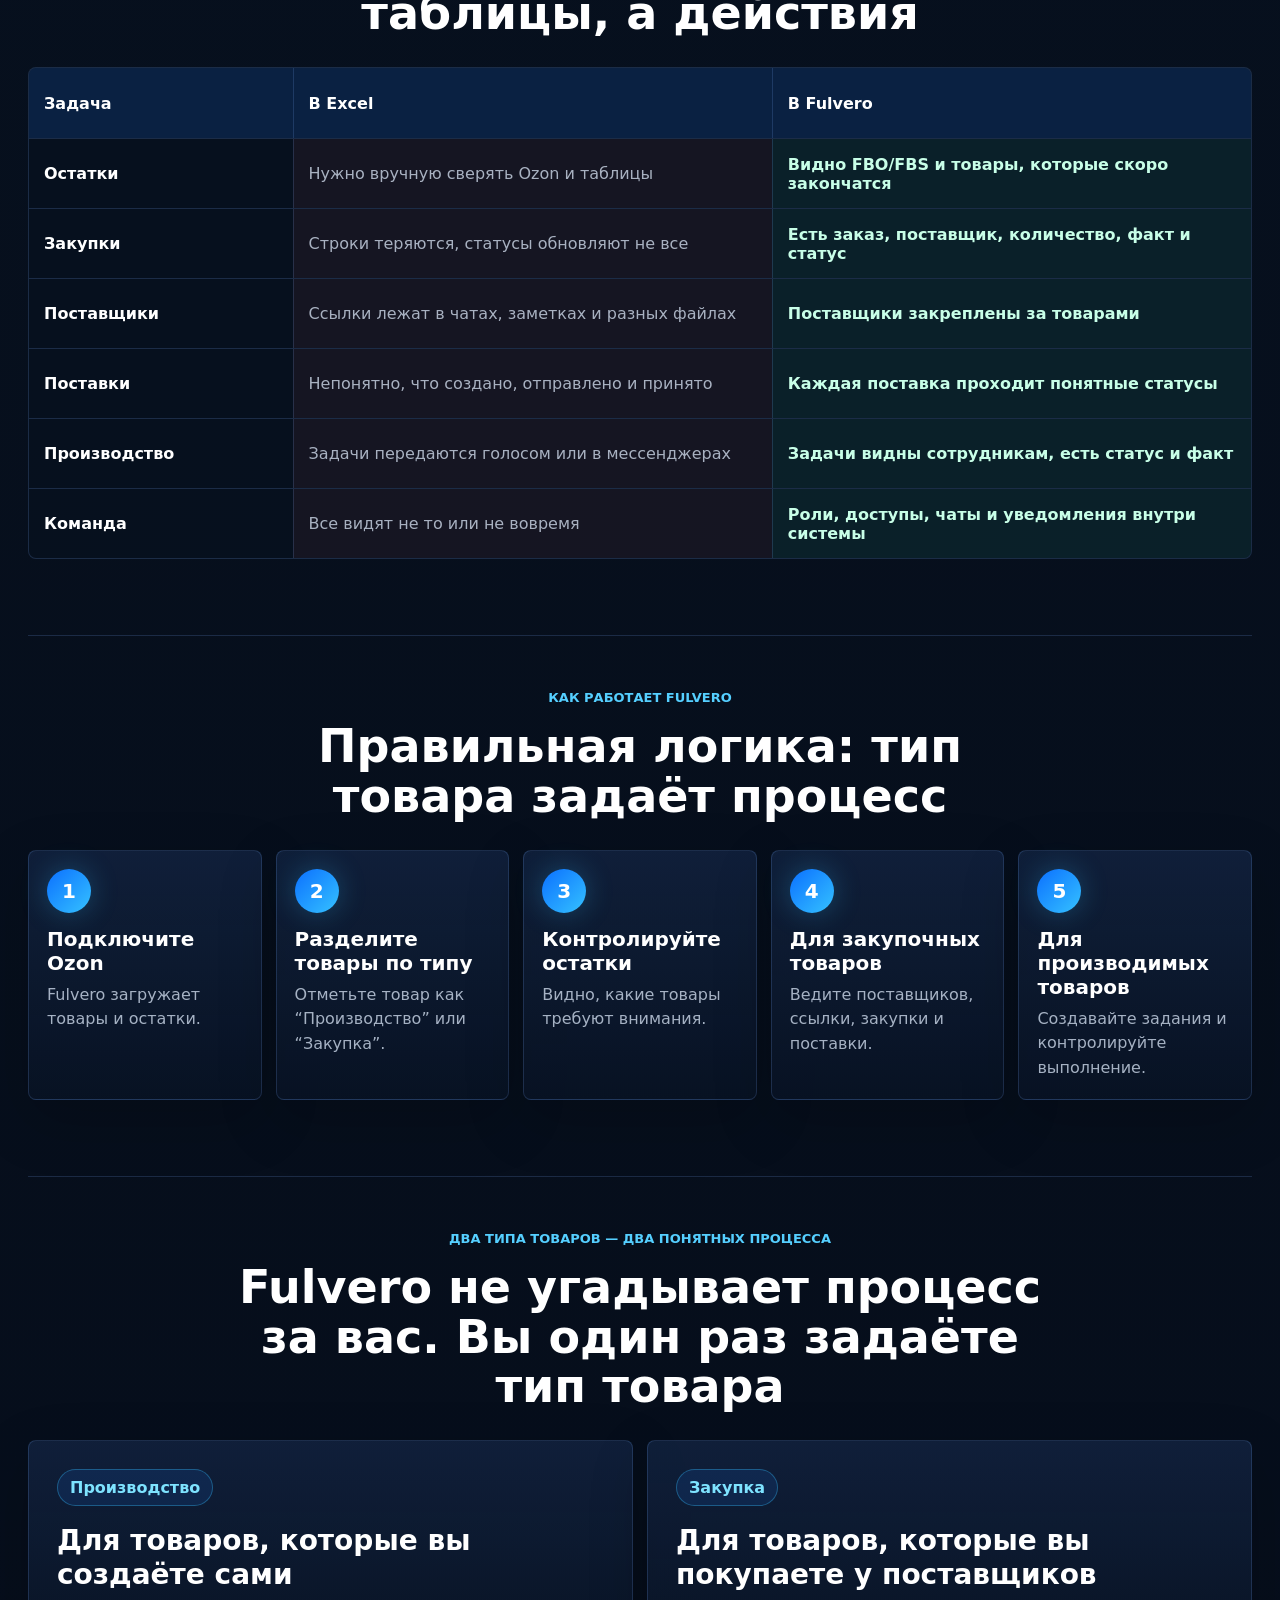
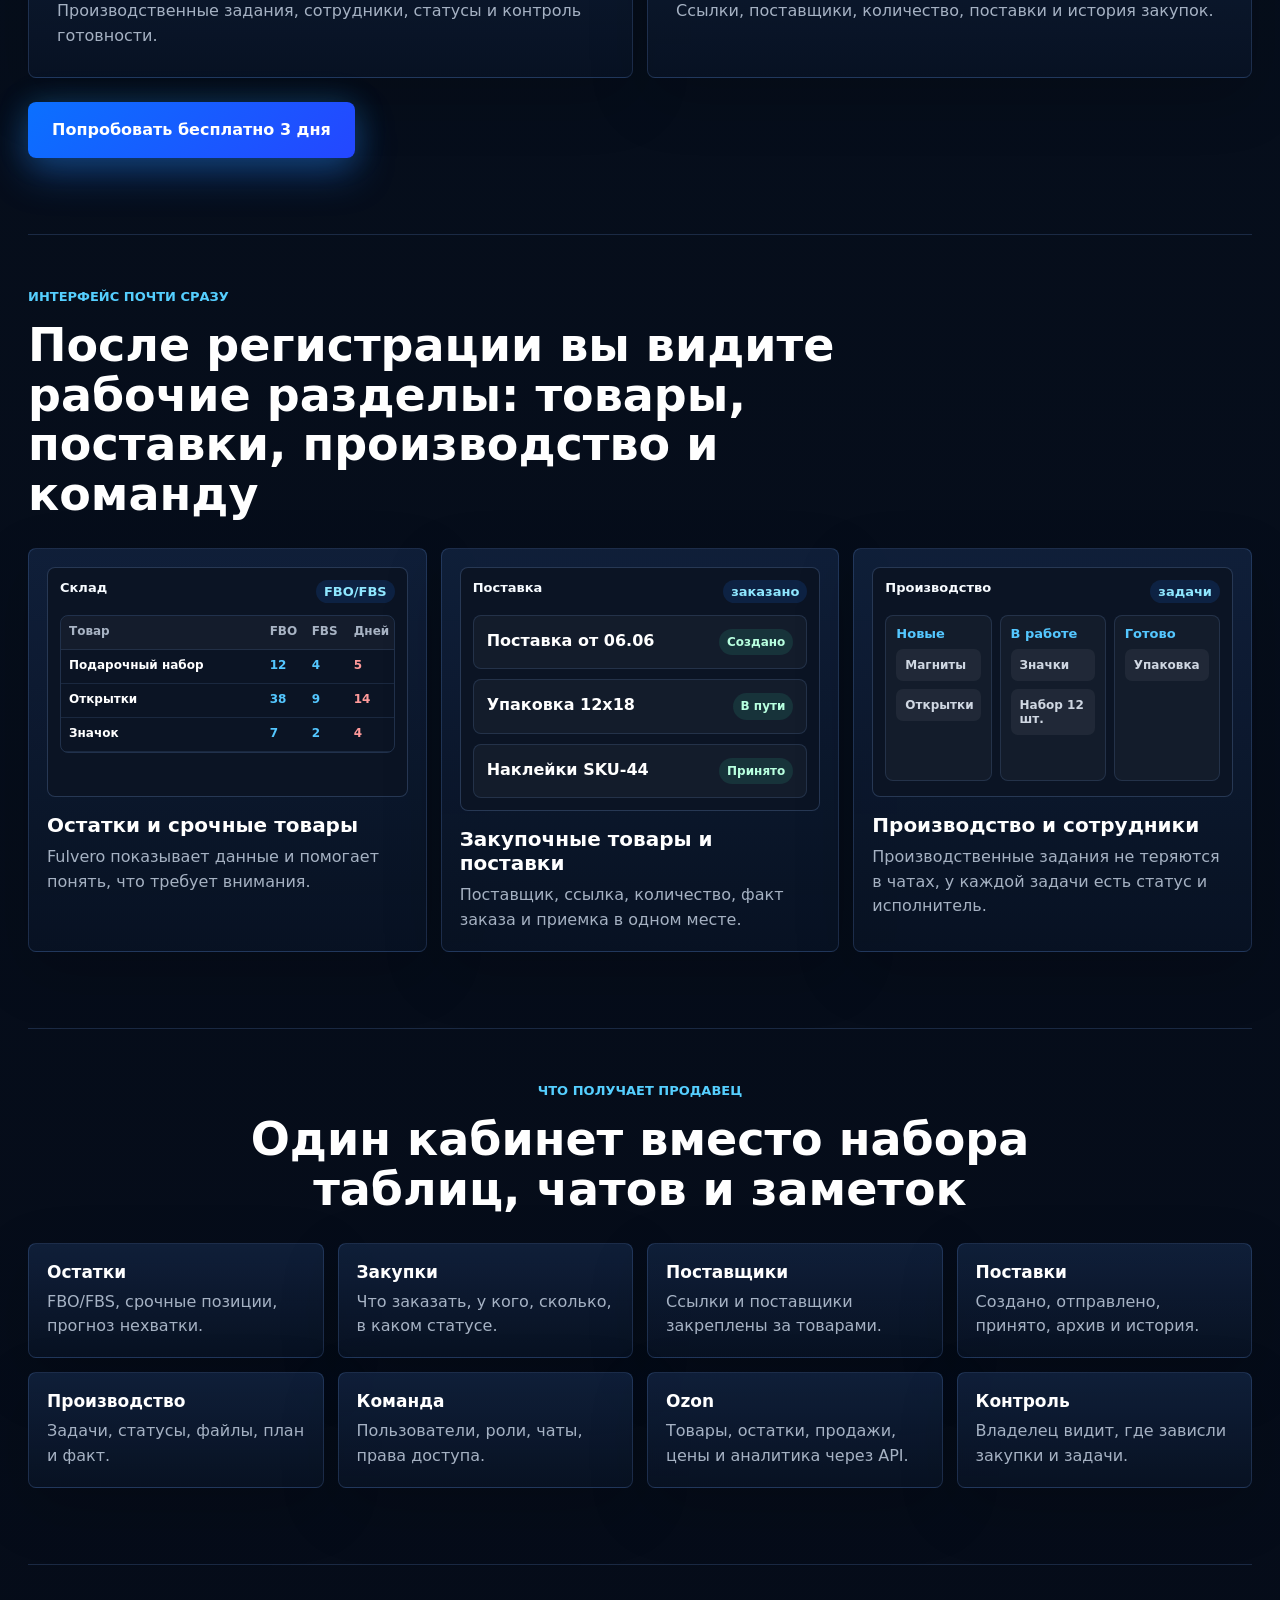
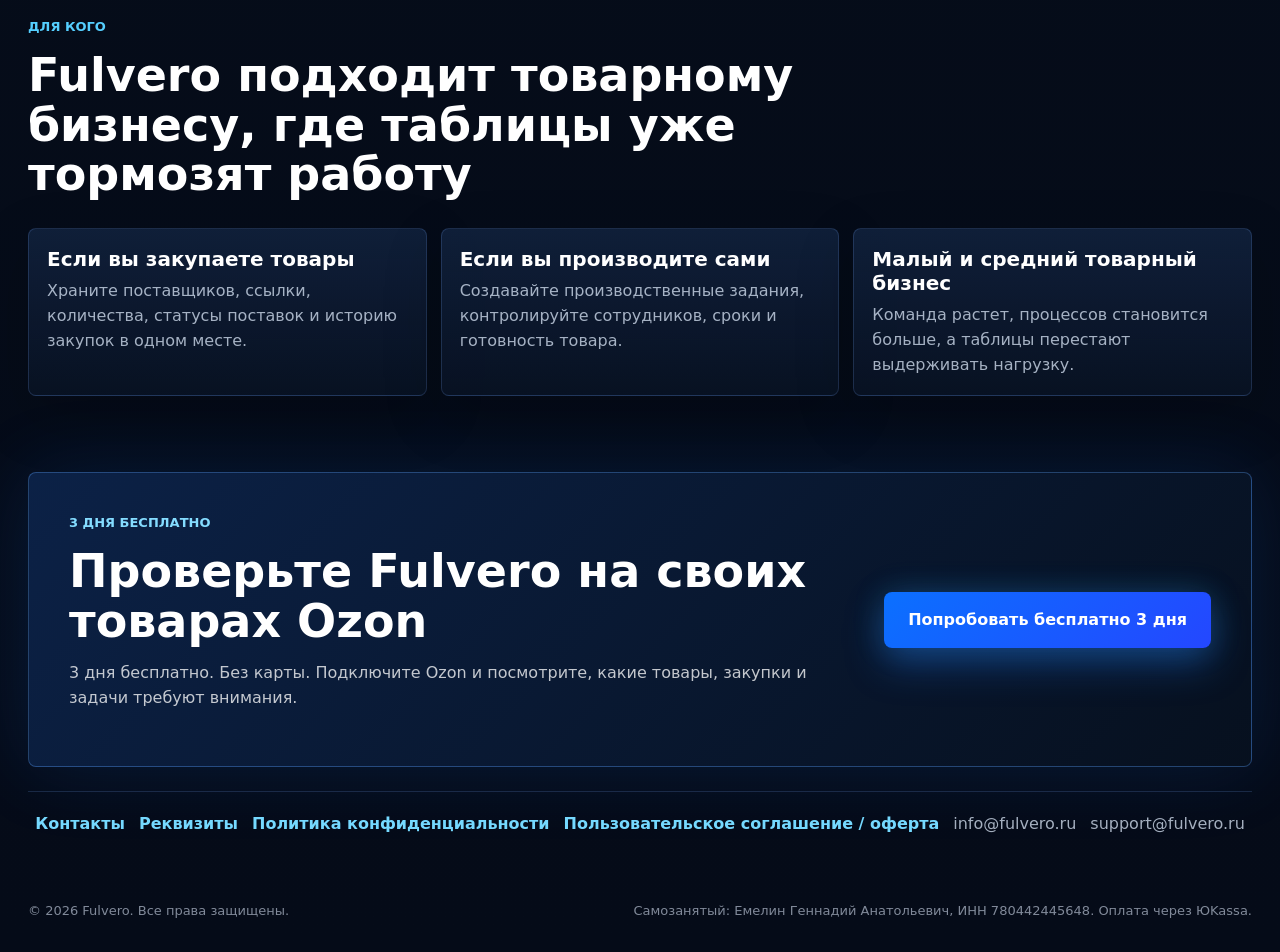
==== commit 973a502b: "Improve landing conversion and local Docker setup" ====
--- a/landing/index.html
+++ b/landing/index.html
@@ -3,12 +3,14 @@
   <head>
     <meta charset="UTF-8" />
     <meta name="viewport" content="width=device-width, initial-scale=1.0" />
-    <title>Fulvero — операционная система товарного бизнеса на Ozon</title>
-    <meta name="description" content="Fulvero помогает управлять остатками, закупками, производством, поставками, сотрудниками и аналитикой Ozon из одного кабинета." />
-    <meta property="og:title" content="Fulvero — операционная система товарного бизнеса на Ozon" />
-    <meta property="og:description" content="Остатки, закупки, производство, входящие поставки, сотрудники и аналитика Ozon в одном кабинете." />
+    <title>Fulvero — остатки, закупки, поставки и производство для продавцов Ozon</title>
+    <meta name="description" content="Fulvero помогает продавцам Ozon контролировать остатки, закупки, поставки, производство и работу команды в одной системе. 3 дня бесплатно." />
+    <meta property="og:title" content="Fulvero — вместо Excel для продавцов Ozon" />
+    <meta property="og:description" content="Закупки, остатки, поставщики, поставки и производство в одной системе." />
     <meta property="og:image" content="./assets/fulvero-logo.png" />
     <meta property="og:type" content="website" />
+    <link rel="icon" type="image/png" href="./assets/favicon.png" />
+    <link rel="apple-touch-icon" href="./assets/favicon.png" />
     <link rel="stylesheet" href="./styles.css" />
   </head>
   <body>
@@ -25,19 +27,17 @@
     </script>
     <noscript><div><img src="https://mc.yandex.ru/watch/109695335" style="position:absolute; left:-9999px;" alt="" /></div></noscript>
     <!-- /Yandex.Metrika counter -->
+
     <header class="site-header">
       <a class="brand" href="#top" aria-label="Fulvero">
         <img src="./assets/fulvero-logo.png" alt="Fulvero" />
       </a>
       <nav class="main-nav" aria-label="Основная навигация">
-        <a href="#features">Возможности</a>
-        <a href="#production">Производство</a>
-        <a href="#goods">Товары</a>
-        <a href="#supplies">Поставки</a>
-        <a href="#analytics">Аналитика</a>
-        <a href="#integrations">Интеграция</a>
-        <a href="#pricing">Тарифы</a>
-        <a href="#faq">О нас</a>
+        <a href="#pain">Проблема</a>
+        <a href="#compare">Excel vs Fulvero</a>
+        <a href="#workflow">Как работает</a>
+        <a href="#screens">Интерфейс</a>
+        <a href="#fit">Для кого</a>
       </nav>
       <div class="header-actions">
         <a class="ghost-link" href="https://app.fulvero.ru/login">Войти</a>
@@ -48,189 +48,216 @@
     <main id="top">
       <section class="hero">
         <div class="hero-copy">
-          <span class="eyebrow">Все процессы в одной системе</span>
-          <h1>Fulvero — операционная система товарного бизнеса <span>на Ozon</span></h1>
-          <p>Контролируйте остатки, закупки, производство, поставки, сотрудников и аналитику из одного кабинета.</p>
+          <p class="eyebrow">Для продавцов и производителей на Ozon</p>
+          <h1>Перестаньте вести бизнес на Ozon в Excel</h1>
+          <p class="lead">Fulvero помогает контролировать остатки, закупки, поставки, производство и работу команды в одной системе.</p>
           <div class="hero-actions">
             <a class="primary-link big" href="https://app.fulvero.ru/register">Попробовать бесплатно 3 дня</a>
-            <a class="secondary-link big" href="#features">Посмотреть возможности</a>
+            <a class="secondary-link big" href="#screens">Посмотреть интерфейс</a>
           </div>
-          <div class="trust-row">
-            <span>3 дня полного доступа</span>
+          <div class="proof-row">
             <span>Без карты</span>
             <span>Регистрация за минуту</span>
+            <span>Подключение Ozon API</span>
           </div>
         </div>
 
-        <div class="hero-shot" aria-label="Главная страница Fulvero">
-          <div class="app-frame tilted dashboard-mock">
-            <div class="mock-header">
-              <div class="mock-brand"><img src="./assets/fulvero-logo.png" alt="" /><strong>DemoMarket</strong></div>
-              <nav><span class="active">Главная</span><span>Производство</span><span>Товары</span><span>Аналитика</span><span>Склад</span><span>Поставки</span><span>Интеграция</span></nav>
-              <div class="mock-user"><span class="bell">3</span><b>Алексей</b><i></i></div>
-            </div>
-            <div class="mock-page-title"><b>Главная</b><span>Сводка по товарам, производству, поставкам и продажам</span></div>
-            <div class="dashboard-grid">
-              <section class="dash-card attention-card">
-                <h3>Требует внимания</h3><p>Самые срочные действия</p>
-                <div class="metric-row four"><span><b>7</b><small>срочно закупить</small></span><span><b>3</b><small>произвести</small></span><span><b>12</b><small>скоро закончится</small></span><span><b>4</b><small>без типа</small></span></div>
-                <div class="mock-actions"><em>Создать производство</em><em>Создать заказ</em></div>
+        <div class="hero-product" aria-label="Интерфейс Fulvero">
+          <div class="browser-frame">
+            <div class="browser-top">
+              <span></span><span></span><span></span>
+              <strong>Fulvero</strong>
+            </div>
+            <div class="app-shell">
+              <aside>
+                <img src="./assets/fulvero-logo.png" alt="" />
+                <b>DemoMarket</b>
+                <nav>
+                  <span class="active">Главная</span>
+                  <span>Товары</span>
+                  <span>Поставки</span>
+                  <span>Производство</span>
+                  <span>Команда</span>
+                </nav>
+              </aside>
+              <section class="dashboard">
+                <header>
+                  <div>
+                    <h2>Что требует внимания</h2>
+                    <p>Демонстрационные данные по товарам, закупкам и задачам</p>
+                  </div>
+                  <a href="https://app.fulvero.ru/register">Создать задачу</a>
+                </header>
+                <div class="kpi-grid">
+                  <article><b>124</b><span>товара в кабинете</span></article>
+                  <article><b>12</b><span>скоро закончатся</span></article>
+                  <article><b>4</b><span>поставки в пути</span></article>
+                  <article><b>8</b><span>производственных задач</span></article>
+                </div>
+                <div class="work-grid">
+                  <article class="wide">
+                    <div class="table-head"><b>Товары</b><span>тип</span><span>статус</span></div>
+                    <p><b>Подарочный набор</b><span>Закупка</span><strong>заказать 80</strong></p>
+                    <p><b>Деревянный декор</b><span>Производство</span><strong>в работе</strong></p>
+                    <p><b>Упаковка 12х18</b><span>Закупка</span><strong>в пути</strong></p>
+                  </article>
+                  <article>
+                    <b>Сводка</b>
+                    <div class="status-list">
+                      <span>Закупочных товаров <strong>76</strong></span>
+                      <span>Производимых товаров <strong>48</strong></span>
+                      <span>Задач в работе <strong>8</strong></span>
+                    </div>
+                  </article>
+                </div>
               </section>
-              <section class="dash-card production-card">
-                <h3>Производство</h3><p>Задачи по товарам</p>
-                <div class="metric-row three"><span><b>5</b><small>новые</small></span><span><b>8</b><small>в работе</small></span><span><b>11</b><small>готово</small></span></div>
-                <div class="mock-button">Открыть производство</div>
-              </section>
-              <section class="dash-card supplies-card">
-                <h3>Поставки</h3><p>Заказы и приемка</p>
-                <div class="metric-row three"><span><b>6</b><small>создано</small></span><span><b>4</b><small>в пути</small></span><span><b>9</b><small>принято</small></span></div>
-                <div class="mock-button">Открыть поставки</div>
-                <div class="new-block"><h3>Новое</h3><p>Товары без типа</p><strong>4 товара ждут настройки</strong></div>
-              </section>
-              <section class="dash-card chart-card">
-                <div class="card-head"><div><h3>График продаж</h3><p>Реальные заказы Ozon за последние 30 дней</p></div><em>Обновить</em></div>
-                <div class="metric-row seven"><span><b>38</b><small>продано, шт.</small></span><span class="wide"><b>184 700</b><small>выручка</small></span><span><b>4</b><small>заказов в пути</small></span><span><b>7</b><small>собираются</small></span><span><b>3</b><small>готово к отгрузке</small></span><span><b>2</b><small>отменено, шт.</small></span><span class="wide"><b>57 420</b><small>на счету сейчас</small></span></div>
-                <div class="sales-chart"><i></i><i></i><i class="bar high" data-v="7"></i><i class="bar mid"></i><i class="bar mid"></i><i class="bar mid"></i><i></i><i></i><i></i><i class="bar low"></i><i></i><i class="bar mid"></i><i class="bar mid"></i><i></i></div>
-              </section>
             </div>
           </div>
         </div>
       </section>
 
-      <section class="quick-grid" id="features">
-        <article><span>ST</span><h3>Склад и остатки</h3><p>FBO/FBS остатки, срочные товары и прогноз окончания запасов.</p></article>
-        <article><span>GD</span><h3>Товары</h3><p>Типы товаров, поставщики, ссылки, редактор и история.</p></article>
-        <article><span>SP</span><h3>Поставки</h3><p>Входящие поставки закупочных товаров: заказано, отправлено, принято.</p></article>
-        <article><span>PR</span><h3>Производство</h3><p>Задачи, файлы, статусы, факт выполнения и назначение сотрудников.</p></article>
-        <article><span>TM</span><h3>Команда</h3><p>Роли, права, чаты, уведомления и работа внутри одной компании.</p></article>
-        <article><span>AN</span><h3>Аналитика</h3><p>Продажи, выручка, баланс Ozon, отмены и движение заказов.</p></article>
-      </section>
-
-      <section class="split dashboard-section">
+      <section class="pain-strip" id="pain">
         <div>
-          <h2>Главная страница — <span>вся картина</span> бизнеса</h2>
-          <p>Главная страница показывает, что требует внимания прямо сейчас: срочные закупки, производство, поставки, продажи, выручку и товары без типа.</p>
-          <ul class="check-list">
-            <li>Срочные действия и задачи</li>
-            <li>Статус производства по товарам</li>
-            <li>Заказы и приемка поставок</li>
-            <li>График продаж и выручка</li>
-            <li>Баланс и аналитика Ozon</li>
-          </ul>
-        </div>
-        <div class="annotated-shot">
-          <span class="label label-a">Требует внимания</span>
-          <span class="label label-b">Производство</span>
-          <span class="label label-c">Поставки</span>
-          <span class="label label-d">Продажи и выручка</span>
-          <div class="app-frame compact dashboard-mock small-shot">
-            <div class="mock-header">
-              <div class="mock-brand"><img src="./assets/fulvero-logo.png" alt="" /><strong>DemoMarket</strong></div>
-              <nav><span class="active">Главная</span><span>Производство</span><span>Товары</span><span>Поставки</span></nav>
-              <div class="mock-user"><b>Менеджер</b><i></i></div>
-            </div>
-            <div class="mock-page-title"><b>Главная</b><span>Сводка бизнеса</span></div>
-            <div class="dashboard-grid">
-              <section class="dash-card attention-card"><h3>Требует внимания</h3><p>Самые срочные действия</p><div class="metric-row four"><span><b>7</b><small>закупить</small></span><span><b>3</b><small>произвести</small></span><span><b>12</b><small>закончится</small></span><span><b>4</b><small>без типа</small></span></div></section>
-              <section class="dash-card production-card"><h3>Производство</h3><p>Задачи</p><div class="metric-row three"><span><b>5</b><small>новые</small></span><span><b>8</b><small>в работе</small></span><span><b>11</b><small>готово</small></span></div></section>
-              <section class="dash-card supplies-card"><h3>Поставки</h3><p>Заказы</p><div class="metric-row three"><span><b>6</b><small>создано</small></span><span><b>4</b><small>в пути</small></span><span><b>9</b><small>принято</small></span></div></section>
-              <section class="dash-card chart-card"><h3>Продажи</h3><div class="metric-row three"><span><b>38</b><small>шт.</small></span><span><b>184 700</b><small>выручка</small></span><span><b>2</b><small>отменено</small></span></div><div class="sales-chart"><i></i><i class="bar high"></i><i class="bar mid"></i><i class="bar mid"></i><i></i><i class="bar low"></i></div></section>
-            </div>
-          </div>
-        </div>
-      </section>
-
-      <section class="flow">
-        <h2>Как <span>работает</span> Fulvero</h2>
+          <p class="section-label">Почему Excel перестает работать</p>
+          <h2>Excel перестаёт работать, когда процессов становится больше</h2>
+        </div>
+        <div class="pain-grid">
+          <article><b>Остатки отдельно</b><p>В Ozon одно, в таблице другое, у менеджера третье.</p></article>
+          <article><b>Закупки отдельно</b><p>Не видно, что уже заказали, что оплатили и что пора дожимать.</p></article>
+          <article><b>Поставщики в чатах</b><p>Ссылки, цены и контакты живут в переписках и старых файлах.</p></article>
+          <article><b>Поставки без единого статуса</b><p>Непонятно, что создано, что едет, что принято и где задержка.</p></article>
+          <article><b>Производство в сообщениях</b><p>Сотрудники не видят приоритеты, а владелец не видит факт выполнения.</p></article>
+        </div>
+        <a class="primary-link big" href="https://app.fulvero.ru/register">Попробовать бесплатно 3 дня</a>
+      </section>
+
+      <section class="compare" id="compare">
+        <div class="section-heading">
+          <p class="section-label">Excel против Fulvero</p>
+          <h2>Fulvero показывает не таблицы, а действия</h2>
+        </div>
+        <div class="compare-table">
+          <div class="compare-row head"><span>Задача</span><span>В Excel</span><span>В Fulvero</span></div>
+          <div class="compare-row"><span>Остатки</span><span>Нужно вручную сверять Ozon и таблицы</span><span>Видно FBO/FBS и товары, которые скоро закончатся</span></div>
+          <div class="compare-row"><span>Закупки</span><span>Строки теряются, статусы обновляют не все</span><span>Есть заказ, поставщик, количество, факт и статус</span></div>
+          <div class="compare-row"><span>Поставщики</span><span>Ссылки лежат в чатах, заметках и разных файлах</span><span>Поставщики закреплены за товарами</span></div>
+          <div class="compare-row"><span>Поставки</span><span>Непонятно, что создано, отправлено и принято</span><span>Каждая поставка проходит понятные статусы</span></div>
+          <div class="compare-row"><span>Производство</span><span>Задачи передаются голосом или в мессенджерах</span><span>Задачи видны сотрудникам, есть статус и факт</span></div>
+          <div class="compare-row"><span>Команда</span><span>Все видят не то или не вовремя</span><span>Роли, доступы, чаты и уведомления внутри системы</span></div>
+        </div>
+      </section>
+
+      <section class="workflow" id="workflow">
+        <div class="section-heading">
+          <p class="section-label">Как работает Fulvero</p>
+          <h2>Правильная логика: тип товара задаёт процесс</h2>
+        </div>
         <div class="flow-line">
-          <article><b>1</b><h3>Товар заканчивается</h3><p>Система подсказывает, что нужно сделать.</p></article>
-          <article><b>2</b><h3>Производим сами?</h3><p>Да — создается производственная задача.</p></article>
-          <article><b>3</b><h3>Или закупаем</h3><p>Нет — создается заказ поставщику.</p></article>
-          <article><b>4</b><h3>Поставка</h3><p>Контролируете заказано, отправлено, принято.</p></article>
-          <article><b>5</b><h3>Продажи на Ozon</h3><p>Товар доступен к продаже, аналитика обновляется.</p></article>
-        </div>
-      </section>
-
-      <section class="feature-cards">
-        <h2>Ключевые <span>возможности</span></h2>
-        <div class="feature-grid">
-          <article id="goods"><div class="feature-shot stock-shot"><div class="shot-tabs"><b>Склад</b><span>Срочно</span></div><div class="shot-table"><span>Товар</span><span>FBO</span><span>FBS</span><span>Дней</span><b>Магнит подарочный</b><em>12</em><em>4</em><strong>5</strong><b>Набор открыток</b><em>38</em><em>9</em><strong>14</strong><b>Металлический значок</b><em>7</em><em>2</em><strong>4</strong></div></div><h3>Склад и остатки</h3><p>Fulvero показывает FBO/FBS остатки, срочные товары и прогноз, на сколько дней хватит запасов.</p></article>
-          <article><div class="feature-shot product-shot"><div class="shot-tabs"><b>Редактор товаров</b><span>Типы</span></div><div class="product-lines"><p><b>PPG0008</b><span>Закупочный</span></p><p><b>PPG0014</b><span class="blue">Производственный</span></p><p><b>PPG0021</b><span>Закупочный</span></p></div><div class="supplier-mini"><b>Поставщики</b><small>Папирус Print</small><small>China Pack</small></div></div><h3>Товары и настройки</h3><p>Настраивайте тип товара: производственный или закупочный. Производственные товары идут в производство, закупочные — в поставки и работу с поставщиками.</p></article>
-          <article id="supplies"><div class="feature-shot supply-shot"><div class="shot-tabs"><b>Поставки</b><span>Заказы</span></div><div class="supply-card"><b>Поставка от 06.06</b><small>Создано</small><p><span>Товар</span><span>Факт</span><span>Статус</span></p><p><em>Магнит</em><em>20</em><strong>Заказано</strong></p><p><em>Значок</em><em>50</em><strong>В пути</strong></p></div></div><h3>Поставки</h3><p>Создавайте входящие поставки закупочных товаров, указывайте поставщиков, ссылки, количество, факт заказа, дату отправки и дату приемки.</p></article>
-          <article id="production"><div class="feature-shot production-shot"><div class="shot-tabs"><b>Производство</b><span>Задачи</span></div><div class="kanban-mini"><section><b>Новые</b><p>Открытки</p><p>Магниты</p></section><section><b>В работе</b><p>Значки</p><p>Упаковка</p></section><section><b>Готово</b><p>Набор 12 шт.</p></section></div></div><h3>Производство</h3><p>Создавайте производственные задачи только по производственным товарам, назначайте сотрудников и контролируйте выполнение.</p></article>
-          <article id="analytics"><div class="feature-shot analytic-shot"><div class="shot-tabs"><b>Аналитика</b><span>30 дней</span></div><div class="analytic-metrics"><span><b>38</b><small>продано</small></span><span><b>184 700</b><small>выручка</small></span><span><b>2</b><small>отменено</small></span></div><div class="mini-bars"><i></i><i class="mid"></i><i class="high"></i><i class="mid"></i><i></i><i class="mid"></i><i class="mid"></i></div></div><h3>Аналитика</h3><p>Смотрите продажи за 30 дней, выручку, заказы в пути, готовые к отгрузке товары, отмены и баланс Ozon.</p></article>
-        </div>
-      </section>
-
-      <section class="three-columns" id="integrations">
-        <article class="big-card ozon-card">
-          <span class="eyebrow">Интеграция с Ozon</span>
-          <h2>Подключите Ozon Client ID и API-ключ</h2>
-          <p>Fulvero загрузит товары, остатки FBO/FBS, продажи, баланс и аналитику.</p>
-          <div class="notice">Сейчас доступна интеграция с Ozon. Поддержка других маркетплейсов находится в разработке.</div>
-          <p>Ozon ID нельзя подключить к двум разным компаниям — это защищает данные от смешивания.</p>
-        </article>
-        <article class="big-card">
-          <h2>Безопасность и изоляция компаний</h2>
-          <p>Все данные принадлежат конкретной компании. Одна компания не видит данные другой.</p>
-          <ul class="check-list columns"><li>сотрудники</li><li>товары</li><li>поставщики</li><li>поставки</li><li>производство</li><li>чаты</li><li>аудит</li><li>подписка</li><li>Ozon-интеграция</li></ul>
-        </article>
-        <article class="big-card">
-          <h2>Автоматические бэкапы</h2>
-          <p>PostgreSQL работает в Docker. Бэкапы создаются автоматически и хранятся 30 дней.</p>
-          <div class="backup-visual">DB</div>
-        </article>
-      </section>
-
-      <section class="pricing" id="pricing">
-        <h2>Простая и прозрачная <span>цена</span></h2>
-        <p class="pricing-subtitle">Один тариф для всей команды: без модулей, скрытых платежей и сложных настроек.</p>
-        <div class="pricing-layout">
-          <article class="price-card">
-            <div class="price-top">
-              <div><span>Fulvero</span><small>Все возможности системы</small></div>
-              <strong>5 900 ₽ <em>/ месяц</em></strong>
-            </div>
-            <div class="price-facts">
-              <span><b>3 дня</b><small>полный триал</small></span>
-              <span><b>0 ₽</b><small>за подключение</small></span>
-              <span><b>Ozon</b><small>интеграция входит</small></span>
-            </div>
-            <ul>
-              <li>Производство</li><li>Закупки и поставщики</li><li>Поставки и приемка</li><li>Остатки и аналитика</li><li>Пользователи и роли</li><li>Чаты и уведомления</li><li>Интеграция с Ozon</li><li>Обновления</li><li>Поддержка</li>
-            </ul>
-          </article>
-          <article class="trial-card">
-            <span class="trial-badge">Старт без риска</span>
-            <p>3 дня полного доступа после регистрации. После окончания триала нужна подписка.</p>
-            <p>Оплата проходит через ЮKassa. Отменить подписку можно в любой момент.</p>
-            <div class="trial-steps">
-              <span><b>1</b>Создаете компанию</span>
-              <span><b>2</b>Подключаете Ozon</span>
-              <span><b>3</b>Видите остатки, продажи и задачи</span>
-            </div>
-            <a class="primary-link big" href="https://app.fulvero.ru/register">Попробовать бесплатно 3 дня</a>
-          </article>
-        </div>
-        <div class="pricing-note">
-          <span>Без карты на старте</span>
-          <span>Данные компании изолированы</span>
-          <span>Бэкапы базы хранятся 30 дней</span>
-        </div>
-      </section>
-
-      <section class="faq" id="faq">
-        <h2>Часто задаваемые <span>вопросы</span></h2>
-        <div class="faq-grid">
-          <details><summary>Можно ли работать нескольким сотрудникам?</summary><p>Да. Сотрудники работают внутри компании, администратор управляет ролями и правами.</p></details>
-          <details><summary>Нужна ли установка программы?</summary><p>Нет. Fulvero — облачное веб-приложение.</p></details>
-          <details><summary>Подходит ли Fulvero для производства?</summary><p>Да. Производственные товары можно вести через задачи, файлы, статусы и факт выполнения.</p></details>
-          <details><summary>Подходит ли Fulvero для закупок в Китае?</summary><p>Да, если закупка ведется через поставщиков, ссылки, факт заказа и входящие поставки.</p></details>
-          <details><summary>Есть ли интеграция с Ozon?</summary><p>Да. Сейчас доступна интеграция с Ozon. Другие маркетплейсы находятся в разработке.</p></details>
-          <details><summary>Что будет после окончания триала?</summary><p>Через 3 дня защищенные действия блокируются до оплаты подписки.</p></details>
-          <details><summary>Как работает подписка?</summary><p>Подписка оплачивается через ЮKassa и продлевает доступ компании на 30 дней.</p></details>
-          <details><summary>Где хранятся данные?</summary><p>Данные компании хранятся в PostgreSQL, изолируются по компании и регулярно копируются в бэкап.</p></details>
-        </div>
+          <article><b>1</b><h3>Подключите Ozon</h3><p>Fulvero загружает товары и остатки.</p></article>
+          <article><b>2</b><h3>Разделите товары по типу</h3><p>Отметьте товар как “Производство” или “Закупка”.</p></article>
+          <article><b>3</b><h3>Контролируйте остатки</h3><p>Видно, какие товары требуют внимания.</p></article>
+          <article><b>4</b><h3>Для закупочных товаров</h3><p>Ведите поставщиков, ссылки, закупки и поставки.</p></article>
+          <article><b>5</b><h3>Для производимых товаров</h3><p>Создавайте задания и контролируйте выполнение.</p></article>
+        </div>
+      </section>
+
+      <section class="product-types">
+        <div class="section-heading">
+          <p class="section-label">Два типа товаров — два понятных процесса</p>
+          <h2>Fulvero не угадывает процесс за вас. Вы один раз задаёте тип товара</h2>
+        </div>
+        <div class="type-grid">
+          <article>
+            <span>Производство</span>
+            <h3>Для товаров, которые вы создаёте сами</h3>
+            <p>Производственные задания, сотрудники, статусы и контроль готовности.</p>
+          </article>
+          <article>
+            <span>Закупка</span>
+            <h3>Для товаров, которые вы покупаете у поставщиков</h3>
+            <p>Ссылки, поставщики, количество, поставки и история закупок.</p>
+          </article>
+        </div>
+        <a class="primary-link big centered" href="https://app.fulvero.ru/register">Попробовать бесплатно 3 дня</a>
+      </section>
+
+      <section class="screens" id="screens">
+        <div class="section-heading left">
+          <p class="section-label">Интерфейс почти сразу</p>
+          <h2>После регистрации вы видите рабочие разделы: товары, поставки, производство и команду</h2>
+        </div>
+        <div class="screen-grid">
+          <article>
+            <div class="screen-shot stock">
+              <div class="shot-title"><b>Склад</b><span>FBO/FBS</span></div>
+              <div class="mini-table four"><span>Товар</span><span>FBO</span><span>FBS</span><span>Дней</span><b>Подарочный набор</b><em>12</em><em>4</em><strong>5</strong><b>Открытки</b><em>38</em><em>9</em><strong>14</strong><b>Значок</b><em>7</em><em>2</em><strong>4</strong></div>
+            </div>
+            <h3>Остатки и срочные товары</h3>
+            <p>Fulvero показывает данные и помогает понять, что требует внимания.</p>
+          </article>
+          <article>
+            <div class="screen-shot supply">
+              <div class="shot-title"><b>Поставка</b><span>заказано</span></div>
+              <div class="supply-lines">
+                <p><b>Поставка от 06.06</b><span>Создано</span></p>
+                <p><b>Упаковка 12х18</b><span>В пути</span></p>
+                <p><b>Наклейки SKU-44</b><span>Принято</span></p>
+              </div>
+            </div>
+            <h3>Закупочные товары и поставки</h3>
+            <p>Поставщик, ссылка, количество, факт заказа и приемка в одном месте.</p>
+          </article>
+          <article>
+            <div class="screen-shot production">
+              <div class="shot-title"><b>Производство</b><span>задачи</span></div>
+              <div class="kanban">
+                <section><b>Новые</b><span>Магниты</span><span>Открытки</span></section>
+                <section><b>В работе</b><span>Значки</span><span>Набор 12 шт.</span></section>
+                <section><b>Готово</b><span>Упаковка</span></section>
+              </div>
+            </div>
+            <h3>Производство и сотрудники</h3>
+            <p>Производственные задания не теряются в чатах, у каждой задачи есть статус и исполнитель.</p>
+          </article>
+        </div>
+      </section>
+
+      <section class="features">
+        <div class="section-heading">
+          <p class="section-label">Что получает продавец</p>
+          <h2>Один кабинет вместо набора таблиц, чатов и заметок</h2>
+        </div>
+        <div class="feature-list">
+          <article><b>Остатки</b><p>FBO/FBS, срочные позиции, прогноз нехватки.</p></article>
+          <article><b>Закупки</b><p>Что заказать, у кого, сколько, в каком статусе.</p></article>
+          <article><b>Поставщики</b><p>Ссылки и поставщики закреплены за товарами.</p></article>
+          <article><b>Поставки</b><p>Создано, отправлено, принято, архив и история.</p></article>
+          <article><b>Производство</b><p>Задачи, статусы, файлы, план и факт.</p></article>
+          <article><b>Команда</b><p>Пользователи, роли, чаты, права доступа.</p></article>
+          <article><b>Ozon</b><p>Товары, остатки, продажи, цены и аналитика через API.</p></article>
+          <article><b>Контроль</b><p>Владелец видит, где зависли закупки и задачи.</p></article>
+        </div>
+      </section>
+
+      <section class="fit" id="fit">
+        <div class="section-heading left">
+          <p class="section-label">Для кого</p>
+          <h2>Fulvero подходит товарному бизнесу, где таблицы уже тормозят работу</h2>
+        </div>
+        <div class="fit-grid">
+          <article><h3>Если вы закупаете товары</h3><p>Храните поставщиков, ссылки, количества, статусы поставок и историю закупок в одном месте.</p></article>
+          <article><h3>Если вы производите сами</h3><p>Создавайте производственные задания, контролируйте сотрудников, сроки и готовность товара.</p></article>
+          <article><h3>Малый и средний товарный бизнес</h3><p>Команда растет, процессов становится больше, а таблицы перестают выдерживать нагрузку.</p></article>
+        </div>
+      </section>
+
+      <section class="final-cta">
+        <div>
+          <p class="section-label">3 дня бесплатно</p>
+          <h2>Проверьте Fulvero на своих товарах Ozon</h2>
+          <p>3 дня бесплатно. Без карты. Подключите Ozon и посмотрите, какие товары, закупки и задачи требуют внимания.</p>
+        </div>
+        <a class="primary-link big" href="https://app.fulvero.ru/register">Попробовать бесплатно 3 дня</a>
       </section>
 
       <section class="legal-strip" id="contacts">
@@ -241,16 +268,8 @@
         <span>info@fulvero.ru</span>
         <span>support@fulvero.ru</span>
       </section>
-
-      <section class="final-cta">
-        <img src="./assets/fulvero-logo.png" alt="Fulvero" />
-        <div>
-          <h2>Начните управлять товарным бизнесом на <span>Ozon</span> в одной системе</h2>
-          <p>Производство, закупки, поставки, аналитика и команда — в одном интерфейсе.</p>
-        </div>
-        <a class="primary-link big" href="https://app.fulvero.ru/register">Попробовать бесплатно 3 дня</a>
-      </section>
     </main>
+
     <footer class="footer">
       <span>© 2026 Fulvero. Все права защищены.</span>
       <span>Самозанятый: Емелин Геннадий Анатольевич, ИНН 780442445648. Оплата через ЮKassa.</span>
--- a/landing/styles.css
+++ b/landing/styles.css
@@ -1,295 +1,762 @@
 :root {
   color: #f7fbff;
-  background: #020712;
+  background: #050b18;
   font-family: Inter, ui-sans-serif, system-ui, -apple-system, BlinkMacSystemFont, "Segoe UI", sans-serif;
   font-synthesis: none;
   text-rendering: optimizeLegibility;
+  --bg: #050b18;
+  --bg-2: #07111f;
+  --bg-3: #0b1220;
+  --panel: rgba(13, 26, 48, .76);
+  --panel-strong: rgba(18, 34, 61, .92);
+  --line: rgba(125, 171, 255, .18);
+  --line-strong: rgba(92, 160, 255, .34);
+  --text: #f7fbff;
+  --muted: rgba(226, 238, 255, .72);
+  --soft: rgba(226, 238, 255, .54);
+  --blue: #1f7aff;
+  --blue-2: #35c2ff;
+  --green: #31d6a0;
+  --red: #ff6b6b;
+  --shadow: 0 28px 90px rgba(0, 0, 0, .45);
 }
 
 * { box-sizing: border-box; }
 html { scroll-behavior: smooth; }
 body {
   margin: 0;
+  color: var(--text);
   background:
-    radial-gradient(circle at 78% 4%, rgba(30, 107, 255, 0.22), transparent 28%),
-    radial-gradient(circle at 15% 18%, rgba(0, 187, 255, 0.12), transparent 24%),
-    linear-gradient(180deg, #020712 0%, #06101f 48%, #020712 100%);
+    linear-gradient(180deg, #050b18 0, #07111f 440px, #050b18 100%);
 }
 a { color: inherit; text-decoration: none; }
 img { max-width: 100%; }
 h1, h2, h3, p { margin-top: 0; }
-h1 { margin-bottom: 20px; font-size: clamp(38px, 5vw, 72px); line-height: 1.05; letter-spacing: 0; }
-h2 { margin-bottom: 16px; font-size: clamp(28px, 3vw, 44px); line-height: 1.12; }
-h1 span, h2 span { color: #2388ff; }
-h3 { margin-bottom: 8px; color: #fff; }
-p, li { color: rgba(236, 244, 255, 0.72); line-height: 1.55; }
+h1 {
+  max-width: 760px;
+  margin-bottom: 18px;
+  color: #fff;
+  font-size: 72px;
+  line-height: .98;
+  letter-spacing: 0;
+  overflow-wrap: break-word;
+}
+h2 {
+  margin-bottom: 14px;
+  color: #fff;
+  font-size: 46px;
+  line-height: 1.08;
+  letter-spacing: 0;
+}
+h3 {
+  margin-bottom: 8px;
+  color: #fff;
+  font-size: 20px;
+  line-height: 1.2;
+}
+p, li { color: var(--muted); line-height: 1.55; }
 
 .site-header {
-  position: sticky; top: 0; z-index: 20;
-  display: grid; grid-template-columns: auto 1fr auto; align-items: center; gap: 24px;
-  padding: 18px 34px; border-bottom: 1px solid rgba(115, 150, 210, 0.14);
-  background: rgba(2, 7, 18, 0.84); backdrop-filter: blur(18px);
-}
-.brand img { display: block; width: 168px; }
-.main-nav, .header-actions, .hero-actions, .trust-row, .price-actions {
-  display: flex; align-items: center; gap: 16px; flex-wrap: wrap;
-}
-.main-nav { justify-content: center; color: rgba(255, 255, 255, 0.78); font-size: 14px; }
+  position: sticky;
+  top: 0;
+  z-index: 20;
+  display: grid;
+  grid-template-columns: auto 1fr auto;
+  align-items: center;
+  gap: 22px;
+  padding: 14px 28px;
+  border-bottom: 1px solid var(--line);
+  background: rgba(5, 11, 24, .86);
+  backdrop-filter: blur(18px);
+}
+.brand {
+  display: inline-flex;
+  width: max-content;
+  border: 1px solid rgba(74, 164, 255, .22);
+  border-radius: 8px;
+  padding: 7px 10px;
+  background: #07111f;
+  box-shadow: 0 0 28px rgba(31, 122, 255, .18);
+}
+.brand img { display: block; width: 152px; }
+.main-nav, .header-actions, .hero-actions, .proof-row {
+  display: flex;
+  align-items: center;
+  gap: 12px;
+  flex-wrap: wrap;
+}
+.main-nav {
+  justify-content: center;
+  color: rgba(236, 245, 255, .76);
+  font-size: 14px;
+  font-weight: 760;
+}
+.main-nav a { padding: 8px 4px; }
+.main-nav a:hover { color: #fff; }
 .ghost-link, .secondary-link, .primary-link {
-  display: inline-flex; align-items: center; justify-content: center;
-  min-height: 44px; border-radius: 8px; padding: 0 18px; font-weight: 800;
-}
-.primary-link { color: #fff; background: linear-gradient(135deg, #007bff, #2447ff); box-shadow: 0 18px 38px rgba(30, 91, 255, 0.32); }
-.secondary-link, .ghost-link { border: 1px solid rgba(151, 173, 220, 0.28); background: rgba(255,255,255,0.04); }
-.big { min-height: 56px; padding: 0 24px; font-size: 16px; }
+  display: inline-flex;
+  align-items: center;
+  justify-content: center;
+  min-height: 44px;
+  border-radius: 8px;
+  padding: 0 17px;
+  font-weight: 860;
+  text-align: center;
+}
+.primary-link {
+  color: #fff;
+  background: linear-gradient(135deg, #0b70ff, #2447ff);
+  box-shadow: 0 16px 38px rgba(31, 122, 255, .34), 0 0 32px rgba(53, 194, 255, .18);
+}
+.primary-link:hover { filter: brightness(1.08); }
+.secondary-link, .ghost-link {
+  border: 1px solid var(--line-strong);
+  color: #f7fbff;
+  background: rgba(255, 255, 255, .05);
+}
+.big {
+  min-height: 56px;
+  padding-inline: 24px;
+  font-size: 16px;
+}
+.centered { margin: 24px auto 0; }
 
 .hero {
-  display: grid; grid-template-columns: minmax(0, .82fr) minmax(560px, 1.18fr);
-  align-items: center; gap: 48px; min-height: calc(100vh - 78px); padding: 56px 34px 32px;
-}
-.hero-copy { max-width: 720px; }
-.eyebrow {
-  display: inline-flex; margin-bottom: 18px; border: 1px solid rgba(0,123,255,.34);
-  border-radius: 999px; padding: 8px 12px; color: #38a7ff; background: rgba(0,123,255,.12);
-  font-size: 12px; font-weight: 900; text-transform: uppercase;
-}
-.hero p { max-width: 650px; font-size: 20px; }
-.trust-row { margin-top: 22px; gap: 12px; font-size: 13px; font-weight: 800; }
-.trust-row span { border: 1px solid rgba(56,167,255,.22); border-radius: 999px; padding: 7px 10px; background: rgba(7,15,31,.76); }
-
-.hero-shot { position: relative; }
-.hero-shot::after {
-  content: ""; position: absolute; inset: auto 8% -28px 16%; height: 82px;
-  background: radial-gradient(ellipse, rgba(0, 123, 255, .58), transparent 68%); filter: blur(10px);
-}
-.app-frame {
-  position: relative; overflow: hidden; border: 1px solid rgba(127,158,220,.26); border-radius: 16px;
-  background: #f8fbff; box-shadow: 0 0 0 10px rgba(255,255,255,.04), 0 40px 110px rgba(0,0,0,.58), 0 0 70px rgba(0,123,255,.34);
-}
-.tilted { transform: perspective(1400px) rotateY(-7deg) rotateX(3deg); }
-.dashboard-mock { color: #0f172a; background: #eef3fa; }
-.mock-header {
-  display: grid; grid-template-columns: auto 1fr auto; align-items: center; gap: 18px;
-  min-height: 58px; padding: 10px 14px; border-bottom: 1px solid #d8e2ef; background: #fff;
-}
-.mock-brand { display: flex; align-items: center; gap: 10px; font-size: 13px; font-weight: 900; white-space: nowrap; }
-.mock-brand img { width: 126px; border-radius: 6px; background: #07111f; }
-.mock-header nav { display: flex; align-items: center; justify-content: center; gap: 16px; min-width: 0; font-size: 11px; font-weight: 900; color: #101828; }
-.mock-header nav span { white-space: nowrap; }
-.mock-header nav .active { border: 1px solid #b8d7ff; border-radius: 7px; padding: 8px 11px; color: #155ee8; background: #edf6ff; }
-.mock-user { display: flex; align-items: center; gap: 8px; color: #101828; font-size: 12px; font-weight: 900; white-space: nowrap; }
-.mock-user i { position: relative; display: block; width: 28px; height: 28px; border-radius: 999px; background: linear-gradient(180deg, #e7eef8, #c8d4e4); }
-.mock-user i::after { content: ""; position: absolute; right: 0; top: 1px; width: 8px; height: 8px; border: 2px solid #fff; border-radius: 999px; background: #17c964; }
-.bell { display: grid; place-items: center; width: 30px; height: 30px; border: 1px solid #cbd8ea; border-radius: 999px; color: #2563eb; font-size: 10px; }
-.mock-page-title {
-  display: flex; align-items: center; justify-content: space-between; gap: 16px;
-  padding: 18px 20px; border-bottom: 1px solid #d8e2ef; color: #52657f; background: #eef3fa;
+  display: grid;
+  grid-template-columns: minmax(0, .84fr) minmax(520px, 1.16fr);
+  gap: 34px;
+  align-items: center;
+  padding: 54px 28px 34px;
+}
+.hero-copy {
+  min-width: 0;
+  max-width: 780px;
+}
+.eyebrow, .section-label {
+  margin-bottom: 14px;
+  color: #55cfff;
   font-size: 13px;
-}
-.mock-page-title b { color: #0f172a; font-size: 16px; }
-.dashboard-grid {
-  display: grid; grid-template-columns: minmax(0, 1fr) minmax(340px, .72fr); gap: 12px;
-  padding: 12px; background: #eef3fa;
-}
-.dash-card { border: 1px solid #d5deeb; border-radius: 8px; padding: 14px; background: #fff; }
-.dash-card h3 { margin-bottom: 2px; color: #0f172a; font-size: 16px; }
-.dash-card p { margin-bottom: 10px; color: #667085; font-size: 12px; font-weight: 800; line-height: 1.3; }
-.attention-card { grid-column: span 1; }
-.chart-card { grid-column: 2; grid-row: 2 / span 2; }
-.supplies-card { display: grid; align-content: start; }
-.metric-row { display: grid; gap: 8px; }
-.metric-row.three { grid-template-columns: repeat(3, minmax(0, 1fr)); }
-.metric-row.four { grid-template-columns: repeat(4, minmax(0, 1fr)); }
-.metric-row.seven { grid-template-columns: repeat(5, minmax(0, 1fr)); }
-.metric-row span { display: grid; gap: 4px; min-width: 0; min-height: 64px; border: 1px solid #dfe7f2; border-radius: 7px; padding: 10px; background: #f8fafc; }
-.metric-row .wide { grid-column: span 2; }
-.metric-row b { color: #2563eb; font-size: 24px; line-height: 1; }
-.metric-row small { color: #667085; font-size: 10px; font-weight: 900; line-height: 1.2; }
-.chart-card .metric-row { gap: 7px; }
-.chart-card .metric-row b { white-space: nowrap; font-size: 22px; }
-.chart-card .metric-row small { overflow-wrap: normal; word-break: normal; }
-.mock-actions { display: flex; gap: 8px; margin-top: 12px; }
-.mock-actions em, .mock-button, .card-head em {
-  display: inline-flex; align-items: center; justify-content: center; min-height: 34px; border-radius: 7px; padding: 0 14px;
-  color: #fff; background: #2563eb; font-style: normal; font-size: 12px; font-weight: 900;
-}
-.mock-button { width: 100%; margin-top: 12px; }
-.new-block { margin-top: 12px; border-top: 1px solid #e5ebf3; padding-top: 12px; }
-.new-block h3 { font-size: 15px; }
-.new-block strong { color: #475467; font-size: 12px; }
-.card-head { display: flex; justify-content: space-between; gap: 14px; margin-bottom: 8px; }
-.sales-chart {
-  display: grid; grid-template-columns: repeat(14, minmax(0, 1fr)); align-items: end; gap: 8px;
-  height: 170px; margin-top: 12px; border: 1px solid #dfe7f2; border-radius: 8px; padding: 18px;
-  background: repeating-linear-gradient(0deg, #fff 0 39px, #eef3f8 40px), linear-gradient(180deg, #f8fbff, #fff);
-}
-.sales-chart i { height: 8px; border-radius: 999px; background: #b8dcff; }
-.sales-chart .bar { height: 58%; background: linear-gradient(180deg, #2563eb, #35b8f5); box-shadow: 0 8px 20px rgba(37,99,235,.22); }
-.sales-chart .high { height: 96%; }
-.sales-chart .mid { height: 55%; }
-.sales-chart .low { height: 30%; }
-
-.quick-grid, .feature-grid, .faq-grid, .three-columns, .pricing-layout {
-  display: grid; gap: 14px;
-}
-.quick-grid {
-  grid-template-columns: repeat(6, minmax(0, 1fr)); margin: 0 24px 26px; padding: 18px;
-  border: 1px solid rgba(117,150,210,.15); border-radius: 12px; background: rgba(7,15,31,.66);
-}
-.quick-grid article, .feature-grid article, .big-card, .price-card, .trial-card, .faq details {
-  border: 1px solid rgba(117,150,210,.16); border-radius: 8px; padding: 20px;
-  background: linear-gradient(180deg, rgba(14,28,55,.88), rgba(7,15,31,.78));
-}
-.quick-grid span {
-  display: inline-grid; place-items: center; width: 46px; height: 46px; margin-bottom: 12px;
-  border-radius: 8px; color: #38a7ff; background: rgba(37,99,235,.18); font-weight: 900;
-}
-
-.split, .flow, .feature-cards, .three-columns, .pricing, .faq, .legal-strip, .final-cta, .content-page {
-  margin: 0 24px 26px; border: 1px solid rgba(117,150,210,.15); border-radius: 14px;
-  padding: 42px; background: rgba(7,15,31,.66);
-}
-.split { display: grid; grid-template-columns: .7fr 1.3fr; gap: 34px; align-items: center; }
-.check-list { display: grid; gap: 10px; margin: 20px 0 0; padding: 0; list-style: none; }
-.check-list li::before { content: "✓"; margin-right: 9px; color: #38a7ff; }
-.columns { grid-template-columns: repeat(2, minmax(0, 1fr)); }
-
-.annotated-shot { position: relative; min-height: 420px; display: grid; place-items: center; }
-.compact { width: min(720px, 84%); }
-.mini-dashboard { min-height: 330px; }
-.small-shot .mock-header { min-height: 46px; padding: 8px 10px; }
-.small-shot .mock-brand img { width: 92px; }
-.small-shot .mock-header nav { gap: 10px; font-size: 9px; }
-.small-shot .mock-page-title { padding: 12px 14px; }
-.small-shot .dashboard-grid { grid-template-columns: minmax(0, 1fr) minmax(240px, .82fr); gap: 8px; padding: 8px; }
-.small-shot .dash-card { padding: 10px; }
-.small-shot .dash-card h3 { font-size: 13px; }
-.small-shot .metric-row span { min-height: 46px; padding: 7px; }
-.small-shot .metric-row b { font-size: 18px; }
-.small-shot .sales-chart { height: 92px; padding: 10px; gap: 5px; }
-.label {
-  position: absolute; border: 1px solid rgba(0,123,255,.32); border-radius: 8px; padding: 10px 12px;
-  color: #d9ebff; background: rgba(5,13,28,.86); font-size: 13px; font-weight: 900;
-}
-.label-a { left: 0; top: 70px; }
-.label-b { right: 0; top: 90px; }
-.label-c { left: 0; bottom: 90px; }
-.label-d { right: 0; bottom: 95px; }
-
-.flow h2, .feature-cards h2, .pricing h2, .faq h2 { text-align: center; }
-.flow-line { display: grid; grid-template-columns: repeat(5, minmax(0, 1fr)); gap: 16px; margin-top: 28px; }
-.flow-line article { text-align: center; }
-.flow-line b { display: inline-grid; place-items: center; width: 70px; height: 70px; border: 1px solid rgba(56,167,255,.32); border-radius: 999px; color: #38a7ff; background: rgba(37,99,235,.18); font-size: 28px; }
-
-.feature-grid { grid-template-columns: repeat(5, minmax(0, 1fr)); }
-.feature-shot {
-  height: 168px; margin-bottom: 16px; overflow: hidden; border: 1px solid #dbe3ef; border-radius: 8px;
-  padding: 10px; color: #0f172a; background: linear-gradient(180deg, #fff, #f7faff);
-  box-shadow: inset 0 0 0 1px rgba(255,255,255,.7);
-}
-.shot-tabs { display: flex; align-items: center; justify-content: space-between; gap: 8px; margin-bottom: 9px; font-size: 10px; }
-.shot-tabs b { color: #101828; }
-.shot-tabs span { border-radius: 999px; padding: 4px 7px; color: #155ee8; background: #eef6ff; font-weight: 900; }
-.shot-table { display: grid; grid-template-columns: 1fr 34px 34px 38px; gap: 0; border: 1px solid #e3eaf4; border-radius: 7px; overflow: hidden; font-size: 9px; }
-.shot-table > * { min-height: 22px; border-bottom: 1px solid #edf2f8; padding: 5px 6px; color: #475467; background: #fff; }
-.shot-table > span { color: #667085; background: #f2f6fb; font-weight: 900; }
-.shot-table b { color: #101828; font-weight: 900; }
-.shot-table em { color: #2563eb; font-style: normal; font-weight: 900; }
-.shot-table strong { color: #dc2626; font-weight: 900; }
-.product-lines { display: grid; gap: 7px; }
-.product-lines p { display: flex; align-items: center; justify-content: space-between; gap: 8px; margin: 0; border: 1px solid #e3eaf4; border-radius: 7px; padding: 7px; color: #101828; background: #fff; font-size: 10px; }
-.product-lines span, .supplier-mini small, .supply-card strong { border-radius: 999px; padding: 4px 7px; color: #039855; background: #ecfdf3; font-weight: 900; }
-.product-lines .blue { color: #155ee8; background: #eef6ff; }
-.supplier-mini { display: flex; align-items: center; gap: 6px; margin-top: 8px; font-size: 10px; }
-.supplier-mini b { color: #101828; }
-.supplier-mini small { color: #155ee8; background: #eef6ff; }
-.supply-card { border: 1px solid #e3eaf4; border-radius: 8px; padding: 8px; background: #fff; font-size: 10px; }
-.supply-card b { color: #101828; }
-.supply-card small { float: right; border-radius: 999px; padding: 4px 7px; color: #039855; background: #ecfdf3; font-weight: 900; }
-.supply-card p { display: grid; grid-template-columns: 1fr 36px 58px; gap: 6px; margin: 8px 0 0; color: #667085; font-size: 9px; }
-.supply-card em { color: #101828; font-style: normal; font-weight: 800; }
-.supply-card strong { padding: 3px 5px; font-size: 8px; text-align: center; }
-.kanban-mini { display: grid; grid-template-columns: repeat(3, minmax(0, 1fr)); gap: 7px; }
-.kanban-mini section { min-height: 118px; border: 1px solid #e3eaf4; border-radius: 8px; padding: 7px; background: #f8fbff; }
-.kanban-mini b { display: block; margin-bottom: 6px; color: #2563eb; font-size: 10px; }
-.kanban-mini p { margin: 0 0 6px; border-radius: 6px; padding: 6px; color: #101828; background: #fff; font-size: 9px; font-weight: 800; }
-.analytic-metrics { display: grid; grid-template-columns: .8fr 1.2fr .8fr; gap: 7px; }
-.analytic-metrics span { display: grid; gap: 2px; border: 1px solid #e3eaf4; border-radius: 7px; padding: 8px; background: #fff; }
-.analytic-metrics b { color: #2563eb; font-size: 18px; line-height: 1; white-space: nowrap; }
-.analytic-metrics small { color: #667085; font-size: 9px; font-weight: 900; }
-.mini-bars { display: grid; grid-template-columns: repeat(7, minmax(0, 1fr)); align-items: end; gap: 6px; height: 72px; margin-top: 10px; border: 1px solid #e3eaf4; border-radius: 8px; padding: 10px; background: linear-gradient(180deg, #f8fbff, #fff); }
-.mini-bars i { height: 8px; border-radius: 999px; background: #b8dcff; }
-.mini-bars .mid { height: 46px; background: linear-gradient(180deg, #2563eb, #35b8f5); }
-.mini-bars .high { height: 62px; background: linear-gradient(180deg, #2563eb, #35b8f5); }
-
-.three-columns { grid-template-columns: repeat(3, minmax(0, 1fr)); }
-.big-card h2 { text-align: left; }
-.notice { border: 1px solid rgba(56,167,255,.28); border-radius: 8px; padding: 12px; color: #d9ebff; background: rgba(0,123,255,.12); font-weight: 800; }
-.backup-visual { display: grid; place-items: center; height: 160px; border-radius: 16px; color: #dcecff; background: linear-gradient(145deg, #1e6fff, #102bc9); font-size: 50px; font-weight: 900; box-shadow: 0 24px 80px rgba(37,99,235,.34); }
-
-.pricing-subtitle { max-width: 720px; margin: -6px auto 24px; text-align: center; }
-.pricing-layout { grid-template-columns: minmax(0, 1fr) 420px; align-items: stretch; }
-.price-card { display: grid; gap: 22px; }
-.price-top { display: flex; align-items: flex-end; justify-content: space-between; gap: 24px; padding-bottom: 18px; border-bottom: 1px solid rgba(117,150,210,.16); }
-.price-top span { display: block; color: #fff; font-size: 24px; font-weight: 900; }
-.price-card strong { display: block; color: #fff; font-size: 46px; white-space: nowrap; }
-.price-card em { color: rgba(236,244,255,.62); font-size: 18px; font-style: normal; }
-.price-facts { display: grid; grid-template-columns: repeat(3, minmax(0, 1fr)); gap: 12px; }
-.price-facts span { border: 1px solid rgba(56,167,255,.22); border-radius: 8px; padding: 14px; background: rgba(0,123,255,.08); }
-.price-facts b { display: block; color: #38a7ff; font-size: 22px; }
-.price-facts small { color: rgba(236,244,255,.72); font-weight: 800; }
-.price-card ul { display: grid; grid-template-columns: repeat(2, minmax(0, 1fr)); gap: 12px 18px; margin: 0; padding: 0; text-align: left; list-style: none; }
-.price-card li::before { content: "✓"; margin-right: 8px; color: #38a7ff; }
-.trial-card { display: grid; align-content: center; gap: 16px; }
-.trial-badge { width: max-content; border: 1px solid rgba(56,167,255,.28); border-radius: 999px; padding: 7px 11px; color: #38a7ff; background: rgba(0,123,255,.1); font-weight: 900; }
-.trial-steps { display: grid; gap: 10px; }
-.trial-steps span { display: flex; align-items: center; gap: 10px; color: rgba(236,244,255,.82); font-weight: 800; }
-.trial-steps b { display: grid; place-items: center; flex: 0 0 28px; width: 28px; height: 28px; border-radius: 999px; color: #fff; background: #2563eb; }
-.pricing-note { display: grid; grid-template-columns: repeat(3, minmax(0, 1fr)); gap: 12px; margin-top: 14px; }
-.pricing-note span { border: 1px solid rgba(117,150,210,.16); border-radius: 8px; padding: 14px; color: rgba(236,244,255,.8); background: rgba(14,28,55,.66); font-weight: 800; text-align: center; }
-
-.faq-grid { grid-template-columns: repeat(2, minmax(0, 1fr)); }
-.faq summary { cursor: pointer; color: #fff; font-weight: 900; }
-.faq p { margin: 12px 0 0; }
-.legal-strip { display: flex; gap: 16px; flex-wrap: wrap; align-items: center; justify-content: center; padding: 22px; }
-.legal-strip a { color: #38a7ff; font-weight: 900; }
-.final-cta { display: grid; grid-template-columns: 210px minmax(0, 1fr) auto; align-items: center; gap: 28px; }
-.final-cta h2 { margin-bottom: 8px; }
-.footer { display: flex; justify-content: space-between; gap: 20px; padding: 26px 34px; color: rgba(236,244,255,.62); font-size: 13px; }
-
-.content-page { max-width: 980px; margin: 32px auto; }
-.content-page h1 { font-size: clamp(32px, 4vw, 52px); }
-.content-page section { border-top: 1px solid rgba(117,150,210,.18); padding-top: 22px; margin-top: 22px; }
+  font-weight: 920;
+  text-transform: uppercase;
+}
+.lead {
+  max-width: 700px;
+  margin-bottom: 24px;
+  color: rgba(236, 245, 255, .82);
+  font-size: 22px;
+}
+.proof-row {
+  margin-top: 18px;
+  gap: 10px;
+}
+.proof-row span {
+  border: 1px solid rgba(93, 169, 255, .32);
+  border-radius: 999px;
+  padding: 7px 10px;
+  color: rgba(239, 247, 255, .92);
+  background: rgba(8, 19, 36, .86);
+  font-size: 13px;
+  font-weight: 860;
+}
+
+.hero-product {
+  min-width: 0;
+  max-width: 100%;
+}
+.browser-frame {
+  width: 100%;
+  max-width: 100%;
+  overflow: hidden;
+  border: 1px solid rgba(105, 160, 255, .32);
+  border-radius: 8px;
+  background: #0a1425;
+  box-shadow: var(--shadow), 0 0 60px rgba(31, 122, 255, .22);
+}
+.browser-top {
+  display: flex;
+  align-items: center;
+  gap: 8px;
+  height: 38px;
+  border-bottom: 1px solid rgba(139, 180, 255, .16);
+  padding: 0 14px;
+  background: #0d182b;
+}
+.browser-top span {
+  width: 10px;
+  height: 10px;
+  border-radius: 999px;
+  background: #557092;
+}
+.browser-top strong {
+  margin-left: 8px;
+  color: rgba(226, 238, 255, .7);
+  font-size: 12px;
+}
+.app-shell {
+  min-width: 0;
+  display: grid;
+  grid-template-columns: 172px 1fr;
+  min-height: 520px;
+  background: #0b1424;
+}
+.app-shell aside {
+  border-right: 1px solid rgba(139, 180, 255, .15);
+  padding: 16px 12px;
+  background: #07111f;
+}
+.app-shell aside img {
+  display: block;
+  width: 120px;
+  margin-bottom: 14px;
+  border-radius: 8px;
+  padding: 7px 9px;
+  background: #050b18;
+}
+.app-shell aside b {
+  display: block;
+  margin-bottom: 16px;
+  color: #fff;
+  font-size: 13px;
+}
+.app-shell aside nav { display: grid; gap: 8px; }
+.app-shell aside span {
+  border-radius: 8px;
+  padding: 10px;
+  color: rgba(236, 245, 255, .76);
+  font-size: 13px;
+  font-weight: 860;
+}
+.app-shell aside .active {
+  color: #fff;
+  background: rgba(31, 122, 255, .22);
+  box-shadow: inset 0 0 0 1px rgba(74, 164, 255, .24);
+}
+.dashboard {
+  min-width: 0;
+  padding: 18px;
+  background: #0d182b;
+}
+.dashboard header {
+  display: flex;
+  align-items: flex-start;
+  justify-content: space-between;
+  gap: 16px;
+  margin-bottom: 14px;
+}
+.dashboard h2 {
+  margin-bottom: 3px;
+  font-size: 24px;
+}
+.dashboard p { margin-bottom: 0; }
+.dashboard header a {
+  flex: 0 0 auto;
+  border-radius: 8px;
+  padding: 11px 14px;
+  color: #fff;
+  background: #156dff;
+  font-size: 13px;
+  font-weight: 860;
+}
+.kpi-grid {
+  min-width: 0;
+  display: grid;
+  grid-template-columns: repeat(4, minmax(0, 1fr));
+  gap: 10px;
+  margin-bottom: 12px;
+}
+.kpi-grid article,
+.work-grid article {
+  border: 1px solid rgba(135, 180, 255, .18);
+  border-radius: 8px;
+  background: rgba(255, 255, 255, .045);
+}
+.kpi-grid article {
+  min-height: 104px;
+  padding: 14px;
+}
+.kpi-grid b {
+  display: block;
+  margin-bottom: 8px;
+  color: #54c7ff;
+  font-size: 34px;
+  line-height: 1;
+}
+.kpi-grid span {
+  color: rgba(226, 238, 255, .74);
+  font-size: 12px;
+  font-weight: 860;
+}
+.work-grid {
+  min-width: 0;
+  display: grid;
+  grid-template-columns: 1.25fr .75fr;
+  gap: 10px;
+}
+.work-grid article { padding: 14px; }
+.table-head, .work-grid .wide p {
+  display: grid;
+  grid-template-columns: 1.2fr .8fr .8fr;
+  gap: 10px;
+  align-items: center;
+}
+.table-head {
+  margin-bottom: 8px;
+  color: rgba(226, 238, 255, .66);
+  font-size: 12px;
+  font-weight: 920;
+}
+.work-grid .wide p {
+  margin: 0;
+  border-top: 1px solid rgba(139, 180, 255, .12);
+  padding: 11px 0;
+  font-size: 12px;
+}
+.work-grid .wide p b { color: #fff; }
+.work-grid .wide strong {
+  border-radius: 999px;
+  padding: 5px 8px;
+  color: #b8ffdf;
+  background: rgba(49, 214, 160, .12);
+  font-size: 11px;
+  text-align: center;
+}
+.status-list {
+  display: grid;
+  gap: 10px;
+  margin-top: 14px;
+}
+.status-list span {
+  display: flex;
+  align-items: center;
+  justify-content: space-between;
+  border: 1px solid rgba(139, 180, 255, .14);
+  border-radius: 8px;
+  padding: 12px;
+  color: rgba(236, 245, 255, .86);
+  background: rgba(255, 255, 255, .035);
+  font-weight: 860;
+}
+.status-list strong { color: #54c7ff; }
+
+.pain-strip, .compare, .workflow, .product-types, .screens, .features, .fit, .final-cta, .legal-strip, .content-page {
+  margin: 0 28px 24px;
+  border-top: 1px solid var(--line);
+  padding: 52px 0;
+}
+.pain-strip {
+  display: grid;
+  grid-template-columns: .75fr 1.25fr;
+  gap: 26px;
+  align-items: start;
+}
+.pain-strip .primary-link {
+  width: max-content;
+  grid-column: 2;
+}
+.pain-grid, .screen-grid, .feature-list, .fit-grid, .flow-line, .type-grid {
+  display: grid;
+  gap: 14px;
+}
+.pain-grid { grid-template-columns: repeat(5, minmax(0, 1fr)); }
+.pain-grid article,
+.feature-list article,
+.fit-grid article,
+.flow-line article,
+.type-grid article,
+.screen-grid article {
+  border: 1px solid var(--line);
+  border-radius: 8px;
+  padding: 18px;
+  background: linear-gradient(180deg, rgba(18, 35, 64, .82), rgba(9, 20, 38, .72));
+  box-shadow: 0 20px 60px rgba(0, 0, 0, .18);
+}
+.pain-grid b, .feature-list b {
+  display: block;
+  margin-bottom: 8px;
+  color: #fff;
+  font-size: 17px;
+}
+.pain-grid p, .feature-list p, .fit-grid p { margin-bottom: 0; }
+
+.section-heading {
+  max-width: 840px;
+  margin: 0 auto 28px;
+  text-align: center;
+}
+.section-heading.left {
+  margin-left: 0;
+  text-align: left;
+}
+.compare-table {
+  overflow: hidden;
+  border: 1px solid var(--line);
+  border-radius: 8px;
+  background: rgba(7, 17, 31, .72);
+}
+.compare-row {
+  display: grid;
+  grid-template-columns: .55fr 1fr 1fr;
+  min-height: 70px;
+  border-top: 1px solid var(--line);
+}
+.compare-row:first-child { border-top: 0; }
+.compare-row span {
+  display: flex;
+  align-items: center;
+  border-left: 1px solid var(--line);
+  padding: 15px;
+  color: var(--muted);
+}
+.compare-row span:first-child {
+  border-left: 0;
+  color: #fff;
+  font-weight: 920;
+}
+.compare-row span:nth-child(2) { background: rgba(255, 107, 107, .06); }
+.compare-row span:nth-child(3) {
+  color: #c8ffe8;
+  background: rgba(49, 214, 160, .08);
+  font-weight: 820;
+}
+.compare-row.head span {
+  color: #fff;
+  background: rgba(31, 122, 255, .16);
+  font-weight: 920;
+}
+
+.flow-line {
+  grid-template-columns: repeat(5, minmax(0, 1fr));
+}
+.flow-line b {
+  display: grid;
+  place-items: center;
+  width: 44px;
+  height: 44px;
+  margin-bottom: 14px;
+  border-radius: 999px;
+  color: #fff;
+  background: linear-gradient(135deg, #0b70ff, #35c2ff);
+  font-size: 20px;
+  box-shadow: 0 0 28px rgba(53, 194, 255, .28);
+}
+.flow-line p { margin-bottom: 0; }
+
+.type-grid {
+  grid-template-columns: repeat(2, minmax(0, 1fr));
+}
+.type-grid article {
+  min-height: 230px;
+  padding: 28px;
+}
+.type-grid span {
+  display: inline-flex;
+  margin-bottom: 18px;
+  border: 1px solid rgba(53, 194, 255, .34);
+  border-radius: 999px;
+  padding: 8px 12px;
+  color: #7ee3ff;
+  background: rgba(31, 122, 255, .12);
+  font-weight: 920;
+}
+.type-grid h3 {
+  max-width: 520px;
+  font-size: 28px;
+}
+.type-grid p { margin-bottom: 0; }
+
+.screen-grid {
+  grid-template-columns: repeat(3, minmax(0, 1fr));
+}
+.screen-shot {
+  min-height: 230px;
+  margin-bottom: 16px;
+  overflow: hidden;
+  border: 1px solid rgba(135, 180, 255, .22);
+  border-radius: 8px;
+  padding: 12px;
+  background: #0b1424;
+}
+.shot-title {
+  display: flex;
+  justify-content: space-between;
+  gap: 10px;
+  margin-bottom: 12px;
+  font-size: 13px;
+}
+.shot-title span {
+  border-radius: 999px;
+  padding: 4px 8px;
+  color: #8fe7ff;
+  background: rgba(31, 122, 255, .14);
+  font-weight: 920;
+}
+.mini-table {
+  display: grid;
+  overflow: hidden;
+  border: 1px solid rgba(135, 180, 255, .18);
+  border-radius: 8px;
+}
+.mini-table.four { grid-template-columns: 1fr 42px 42px 48px; }
+.mini-table > * {
+  min-height: 34px;
+  border-bottom: 1px solid rgba(135, 180, 255, .12);
+  padding: 8px;
+  color: rgba(226, 238, 255, .72);
+  font-size: 12px;
+}
+.mini-table span {
+  background: rgba(255, 255, 255, .035);
+  font-weight: 920;
+}
+.mini-table b { color: #fff; }
+.mini-table em {
+  color: #54c7ff;
+  font-style: normal;
+  font-weight: 920;
+}
+.mini-table strong {
+  color: #ff9a9a;
+  font-weight: 920;
+}
+.supply-lines {
+  display: grid;
+  gap: 10px;
+}
+.supply-lines p {
+  display: flex;
+  justify-content: space-between;
+  gap: 10px;
+  margin: 0;
+  border: 1px solid rgba(135, 180, 255, .14);
+  border-radius: 8px;
+  padding: 13px;
+  background: rgba(255, 255, 255, .035);
+}
+.supply-lines b { color: #fff; }
+.supply-lines span {
+  border-radius: 999px;
+  padding: 4px 8px;
+  color: #b8ffdf;
+  background: rgba(49, 214, 160, .12);
+  font-size: 12px;
+  font-weight: 920;
+}
+.kanban {
+  display: grid;
+  grid-template-columns: repeat(3, minmax(0, 1fr));
+  gap: 8px;
+}
+.kanban section {
+  min-height: 166px;
+  border: 1px solid rgba(135, 180, 255, .14);
+  border-radius: 8px;
+  padding: 10px;
+  background: rgba(255, 255, 255, .035);
+}
+.kanban b {
+  display: block;
+  margin-bottom: 8px;
+  color: #54c7ff;
+  font-size: 13px;
+}
+.kanban span {
+  display: block;
+  margin-bottom: 8px;
+  border-radius: 7px;
+  padding: 9px;
+  color: rgba(236, 245, 255, .86);
+  background: rgba(255, 255, 255, .055);
+  font-size: 12px;
+  font-weight: 860;
+}
+.screen-grid h3 { margin-bottom: 8px; }
+.screen-grid p { margin-bottom: 0; }
+
+.feature-list {
+  grid-template-columns: repeat(4, minmax(0, 1fr));
+}
+.fit-grid {
+  grid-template-columns: repeat(3, minmax(0, 1fr));
+}
+.fit-grid h3 { color: #fff; }
+
+.final-cta {
+  display: grid;
+  grid-template-columns: minmax(0, 1fr) auto;
+  align-items: center;
+  gap: 24px;
+  border: 1px solid var(--line-strong);
+  border-radius: 8px;
+  padding: 40px;
+  background:
+    linear-gradient(135deg, rgba(12, 35, 73, .95), rgba(7, 17, 31, .95));
+  box-shadow: 0 0 80px rgba(31, 122, 255, .14);
+}
+.final-cta h2 { color: #fff; }
+.final-cta p { color: rgba(255,255,255,.76); }
+.final-cta .section-label { color: #84dcff; }
+
+.legal-strip {
+  display: flex;
+  gap: 14px;
+  flex-wrap: wrap;
+  justify-content: center;
+  padding: 22px 0;
+}
+.legal-strip a {
+  color: #75d9ff;
+  font-weight: 920;
+}
+.legal-strip span { color: var(--muted); }
+.footer {
+  display: flex;
+  justify-content: space-between;
+  gap: 20px;
+  padding: 24px 28px 34px;
+  color: rgba(226, 238, 255, .56);
+  font-size: 13px;
+}
+
+.content-page {
+  max-width: 980px;
+  margin: 32px auto;
+}
+.content-page h1 { font-size: 50px; }
+.content-page section {
+  border-top: 1px solid var(--line);
+  padding-top: 22px;
+  margin-top: 22px;
+}
 
 @media (max-width: 1180px) {
-  .site-header, .hero, .split, .pricing-layout, .final-cta { grid-template-columns: 1fr; }
-  .main-nav { justify-content: flex-start; overflow-x: auto; }
-  .hero { min-height: auto; }
-  .tilted { transform: none; }
-  .dashboard-grid, .small-shot .dashboard-grid { grid-template-columns: 1fr; }
-  .chart-card { grid-column: auto; grid-row: auto; }
-  .metric-row.seven { grid-template-columns: repeat(3, minmax(0, 1fr)); }
-  .metric-row .wide { grid-column: span 1; }
-  .quick-grid, .feature-grid, .three-columns { grid-template-columns: repeat(2, minmax(0, 1fr)); }
-  .flow-line { grid-template-columns: repeat(2, minmax(0, 1fr)); }
-  .label { position: static; width: 100%; margin-bottom: 8px; }
-  .annotated-shot { gap: 8px; }
-  .compact { width: 100%; order: -1; }
-}
-@media (max-width: 760px) {
-  .site-header { grid-template-columns: 1fr; padding: 16px; }
-  .brand img { width: 160px; }
+  .site-header, .hero, .pain-strip, .final-cta {
+    grid-template-columns: 1fr;
+  }
+  .main-nav {
+    justify-content: flex-start;
+    overflow-x: auto;
+  }
+  .pain-strip .primary-link { grid-column: auto; }
+  .pain-grid, .feature-list { grid-template-columns: repeat(2, minmax(0, 1fr)); }
+  .flow-line { grid-template-columns: repeat(3, minmax(0, 1fr)); }
+}
+
+@media (max-width: 860px) {
+  h1 { font-size: 32px; line-height: 1.08; }
+  h2 { font-size: 31px; }
+  .lead { font-size: 17px; }
+  .content-page h1 { font-size: 36px; }
+  .site-header {
+    grid-template-columns: 1fr;
+    padding: 12px 14px;
+  }
+  .brand img { width: 138px; }
+  .header-actions { width: 100%; }
+  .header-actions .primary-link { width: 100%; }
   .main-nav { display: none; }
-  .hero, .split, .flow, .feature-cards, .three-columns, .pricing, .faq, .legal-strip, .final-cta, .content-page { margin-left: 12px; margin-right: 12px; padding: 24px 16px; }
-  .mock-header { grid-template-columns: 1fr; }
-  .mock-header nav { justify-content: flex-start; overflow-x: auto; }
-  .mock-page-title { align-items: flex-start; flex-direction: column; }
-  .metric-row.three, .metric-row.four, .metric-row.seven { grid-template-columns: 1fr; }
-  .sales-chart { height: 140px; gap: 5px; padding: 12px; }
-  .price-top { align-items: flex-start; flex-direction: column; }
-  .price-facts, .pricing-note { grid-template-columns: 1fr; }
-  .quick-grid, .feature-grid, .three-columns, .flow-line, .faq-grid, .price-card ul, .mini-grid, .mini-grid.three { grid-template-columns: 1fr; }
-  .mock-card.attention, .mock-card.chart { grid-column: auto; }
-  .app-top { overflow-x: auto; }
-  .footer { flex-direction: column; padding: 22px 16px; }
-}
+  .header-actions .ghost-link { display: none; }
+  .hero {
+    gap: 22px;
+    padding: 30px 14px 16px;
+  }
+  .hero-copy,
+  .hero-product {
+    width: calc(100vw - 28px);
+    max-width: calc(100vw - 28px);
+  }
+  .hero-actions {
+    align-items: stretch;
+    flex-direction: column;
+  }
+  .hero-actions a { width: 100%; }
+  .proof-row {
+    display: grid;
+    grid-template-columns: 1fr;
+  }
+  .proof-row span {
+    width: 100%;
+    font-size: 12px;
+  }
+  .app-shell {
+    grid-template-columns: 1fr;
+    min-height: 0;
+  }
+  .app-shell aside { display: none; }
+  .dashboard { padding: 12px; }
+  .dashboard header { flex-direction: column; }
+  .dashboard header a {
+    width: 100%;
+    text-align: center;
+  }
+  .kpi-grid, .work-grid {
+    grid-template-columns: 1fr;
+  }
+  .table-head, .work-grid .wide p {
+    grid-template-columns: 1fr;
+  }
+  .pain-strip, .compare, .workflow, .product-types, .screens, .features, .fit, .final-cta, .legal-strip, .content-page {
+    margin-left: 12px;
+    margin-right: 12px;
+    padding: 34px 0;
+  }
+  .final-cta { padding: 24px 16px; }
+  .pain-grid, .screen-grid, .feature-list, .fit-grid, .flow-line, .type-grid {
+    grid-template-columns: 1fr;
+  }
+  .compare-table {
+    display: grid;
+    gap: 12px;
+    border: 0;
+    overflow: visible;
+    background: transparent;
+  }
+  .compare-row {
+    display: grid;
+    grid-template-columns: 1fr;
+    border: 1px solid var(--line);
+    border-radius: 8px;
+    overflow: hidden;
+    background: rgba(7, 17, 31, .72);
+  }
+  .compare-row.head { display: none; }
+  .compare-row span {
+    border-left: 0;
+    border-top: 1px solid var(--line);
+  }
+  .compare-row span:first-child { border-top: 0; }
+  .compare-row span:nth-child(2)::before {
+    content: "Excel: ";
+    margin-right: 4px;
+    color: #ff9a9a;
+    font-weight: 920;
+  }
+  .compare-row span:nth-child(3)::before {
+    content: "Fulvero: ";
+    margin-right: 4px;
+    color: #b8ffdf;
+    font-weight: 920;
+  }
+  .kanban { grid-template-columns: 1fr; }
+  .screen-shot { min-height: 0; }
+  .final-cta .primary-link { width: 100%; }
+  .footer {
+    flex-direction: column;
+    padding: 22px 16px 30px;
+  }
+}
+
+@media (max-width: 600px) {
+  .hero-copy,
+  .hero-product {
+    width: 100%;
+    max-width: 362px;
+  }
+}
+
+@media (max-width: 420px) {
+  h1 { font-size: 30px; }
+  .big { min-height: 52px; }
+  .browser-top strong { display: none; }
+  .dashboard h2 { font-size: 21px; }
+  .kpi-grid article { min-height: 86px; }
+}
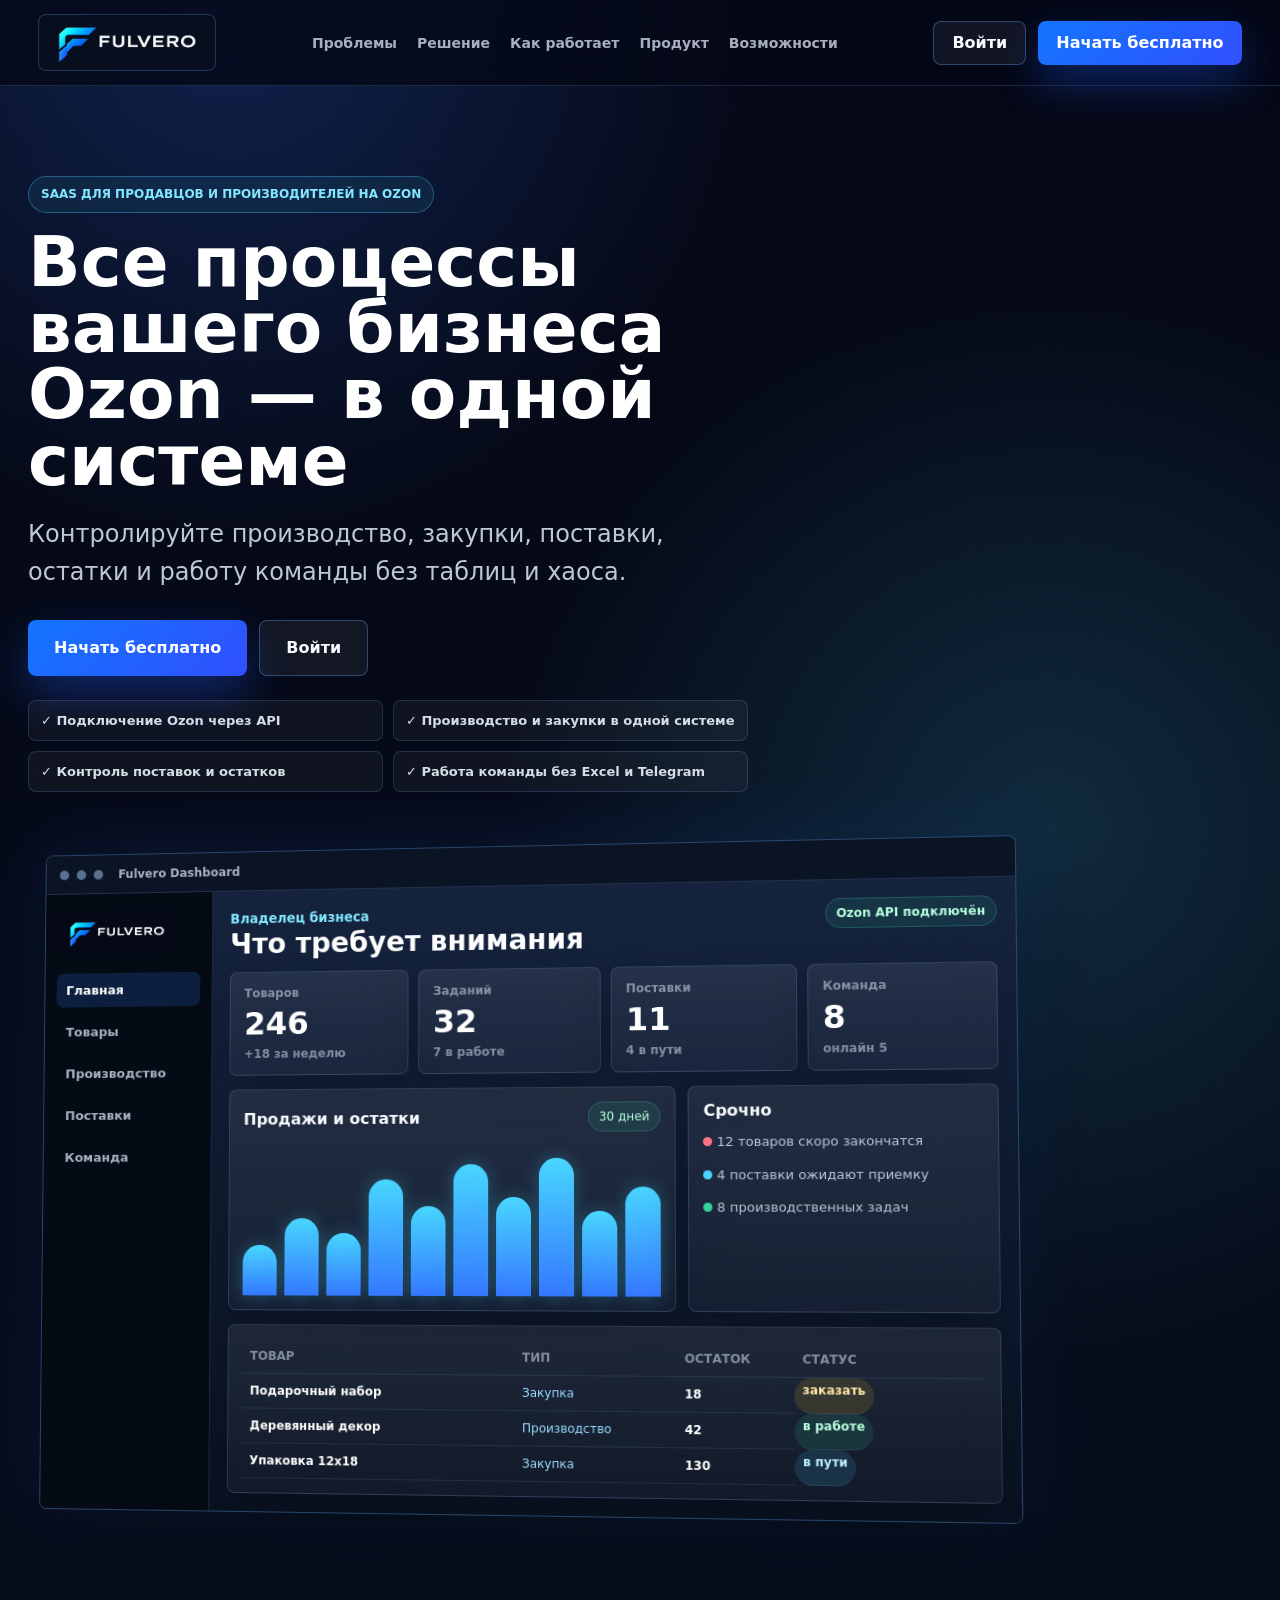
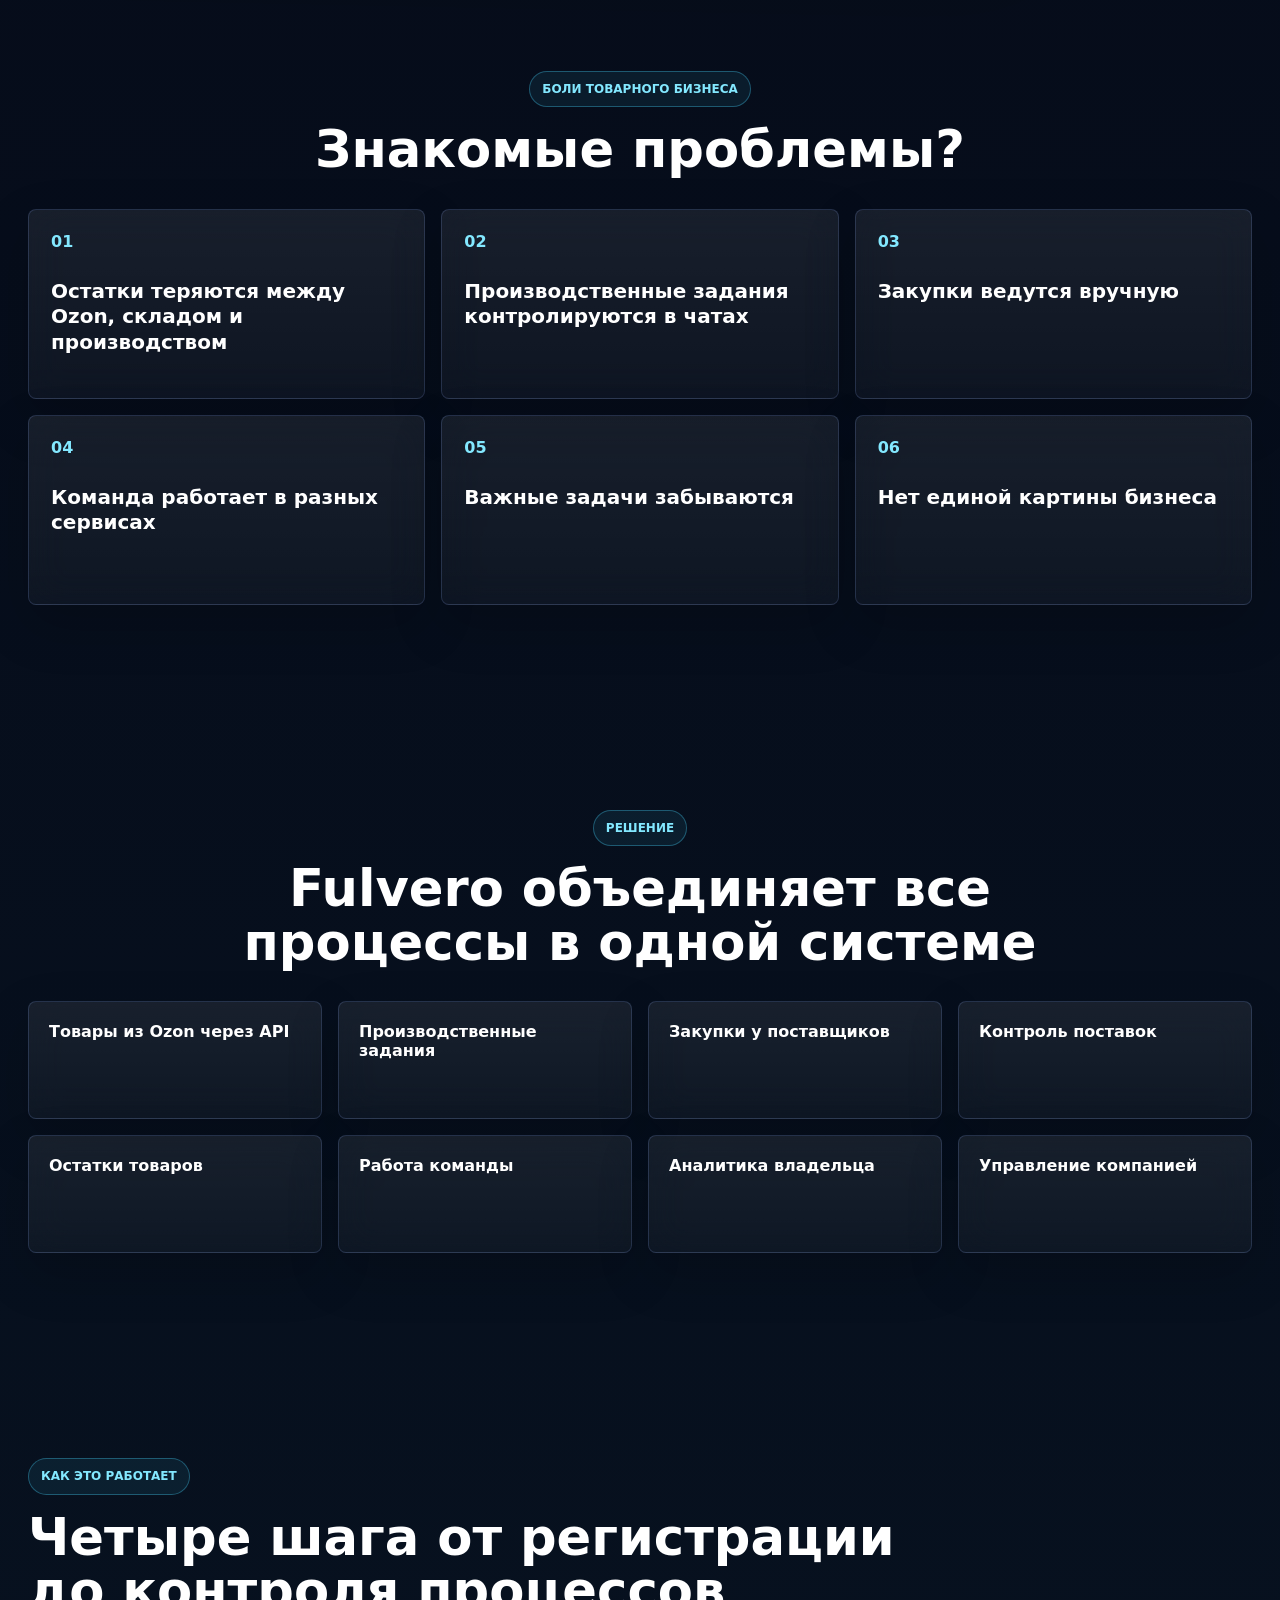
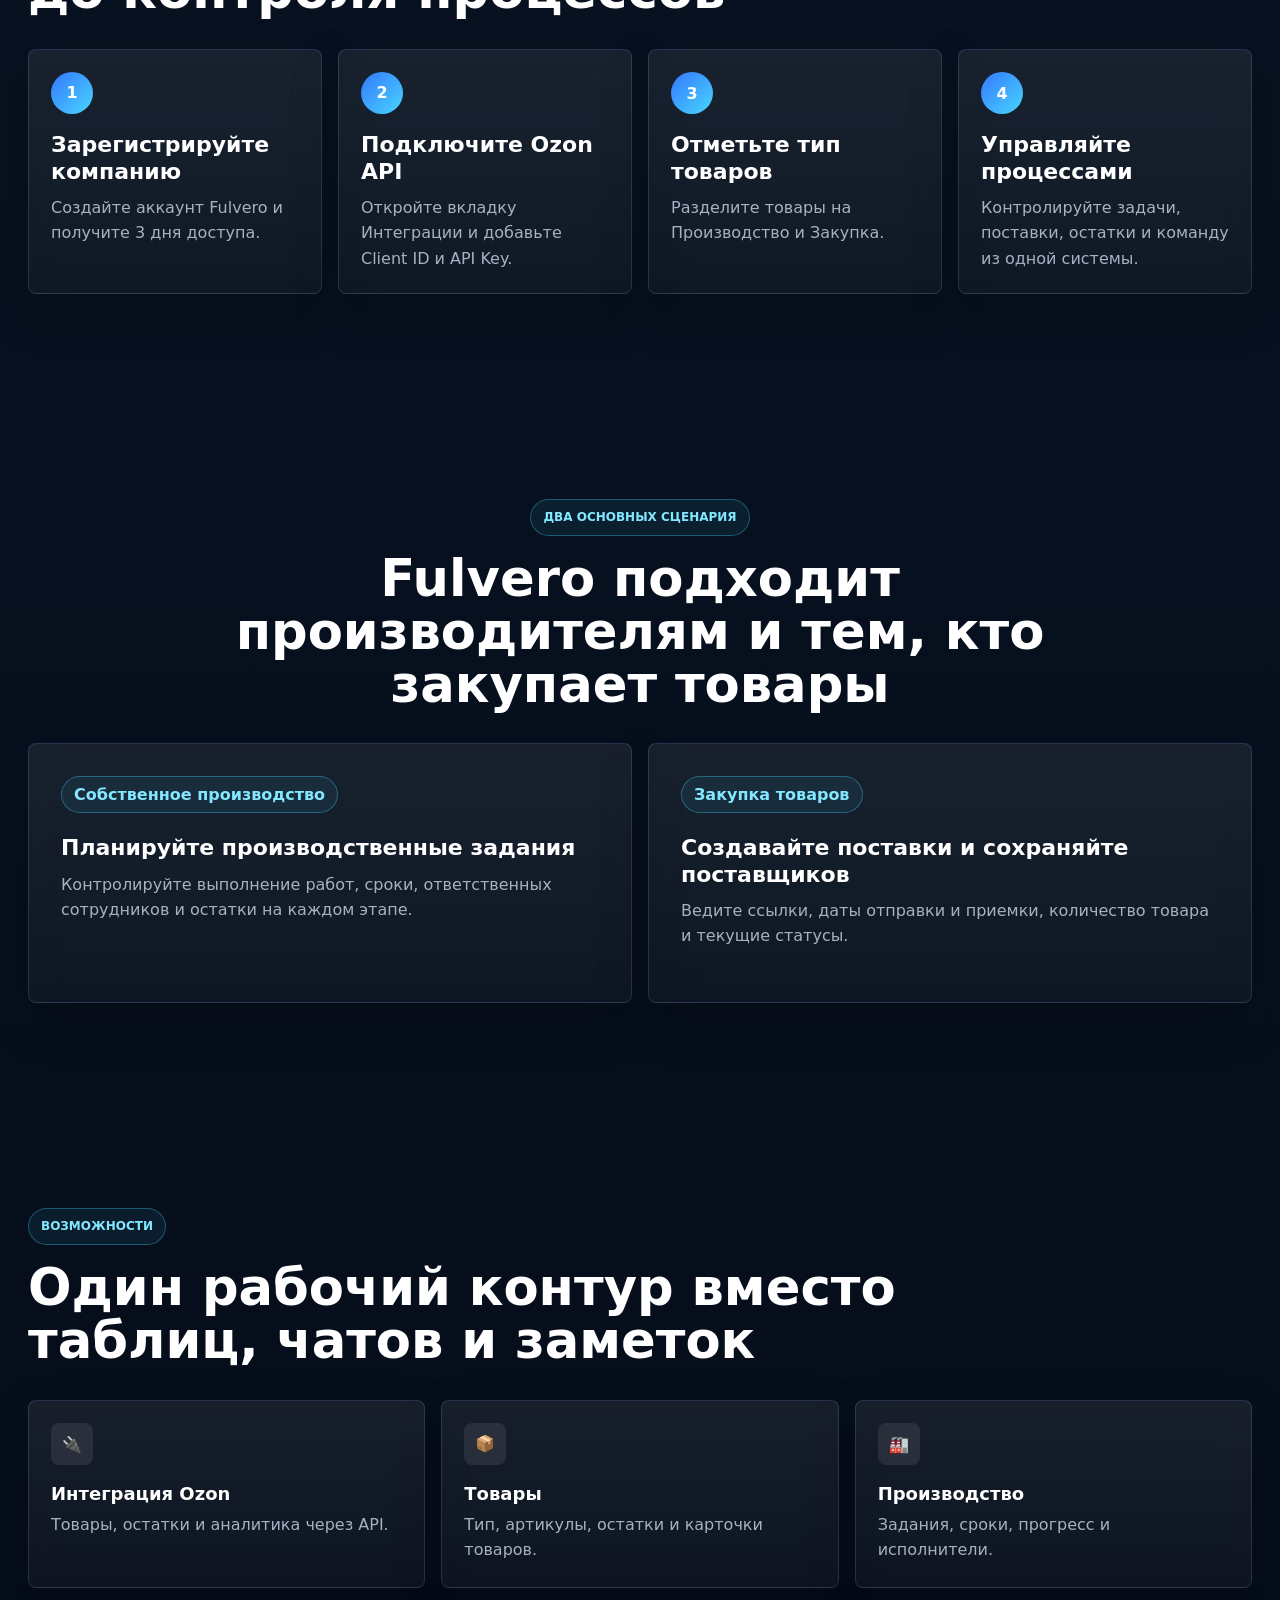
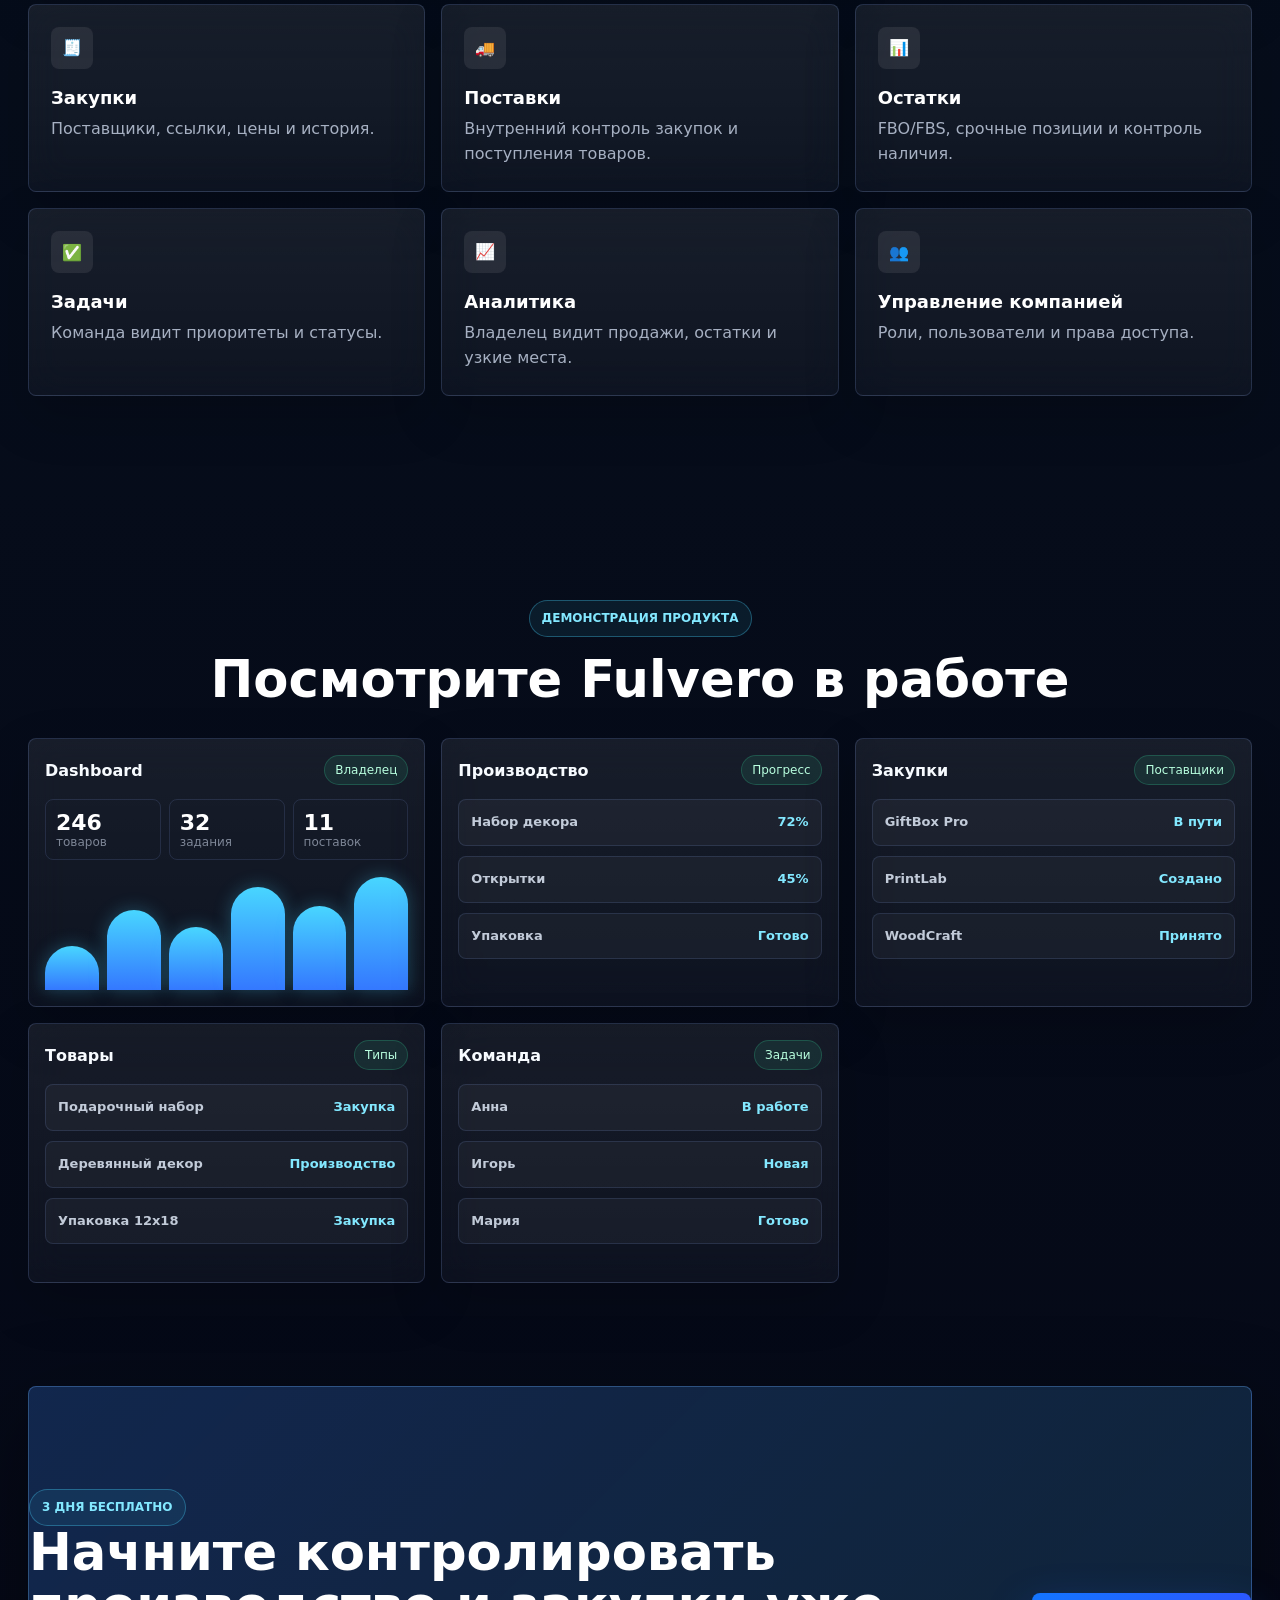
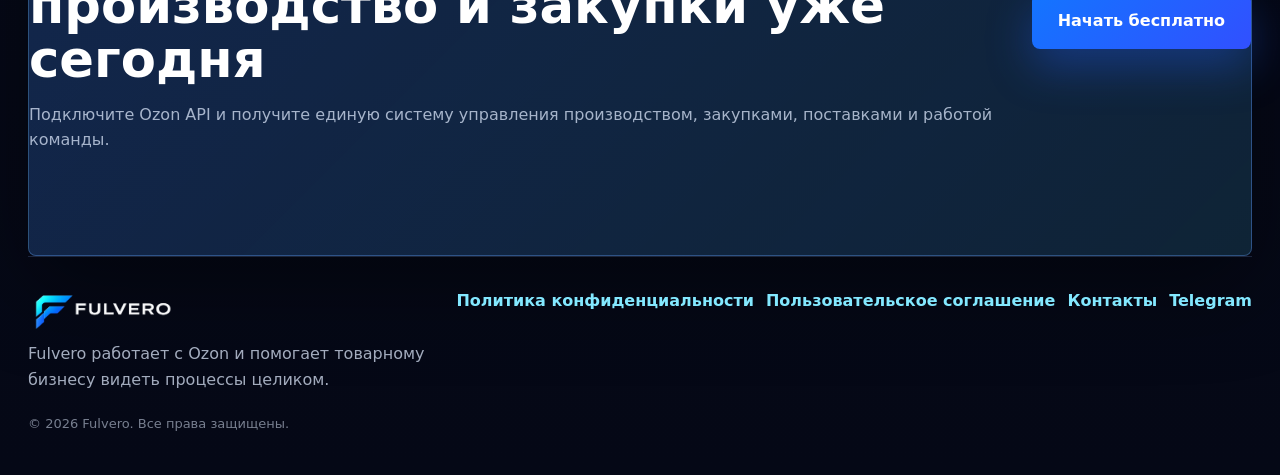
==== commit dc8fcc84: "Redesign Fulvero SaaS landing" ====
--- a/landing/index.html
+++ b/landing/index.html
@@ -3,10 +3,10 @@
   <head>
     <meta charset="UTF-8" />
     <meta name="viewport" content="width=device-width, initial-scale=1.0" />
-    <title>Fulvero — остатки, закупки, поставки и производство для продавцов Ozon</title>
-    <meta name="description" content="Fulvero помогает продавцам Ozon контролировать остатки, закупки, поставки, производство и работу команды в одной системе. 3 дня бесплатно." />
-    <meta property="og:title" content="Fulvero — вместо Excel для продавцов Ozon" />
-    <meta property="og:description" content="Закупки, остатки, поставщики, поставки и производство в одной системе." />
+    <title>Fulvero — единая система для бизнеса на Ozon</title>
+    <meta name="description" content="Fulvero объединяет Ozon API, товары, производство, закупки, поставки, остатки и работу команды в одной системе." />
+    <meta property="og:title" content="Fulvero — все процессы бизнеса Ozon в одной системе" />
+    <meta property="og:description" content="Контролируйте производство, закупки, поставки, остатки и работу команды без таблиц и хаоса." />
     <meta property="og:image" content="./assets/fulvero-logo.png" />
     <meta property="og:type" content="website" />
     <link rel="icon" type="image/png" href="./assets/favicon.png" />
@@ -33,82 +33,93 @@
         <img src="./assets/fulvero-logo.png" alt="Fulvero" />
       </a>
       <nav class="main-nav" aria-label="Основная навигация">
-        <a href="#pain">Проблема</a>
-        <a href="#compare">Excel vs Fulvero</a>
+        <a href="#pain">Проблемы</a>
+        <a href="#solution">Решение</a>
         <a href="#workflow">Как работает</a>
-        <a href="#screens">Интерфейс</a>
-        <a href="#fit">Для кого</a>
+        <a href="#product">Продукт</a>
+        <a href="#features">Возможности</a>
       </nav>
       <div class="header-actions">
         <a class="ghost-link" href="https://app.fulvero.ru/login">Войти</a>
-        <a class="primary-link" href="https://app.fulvero.ru/register">Попробовать бесплатно 3 дня</a>
+        <a class="primary-link" href="https://app.fulvero.ru/register">Начать бесплатно</a>
       </div>
     </header>
 
     <main id="top">
-      <section class="hero">
+      <section class="hero section-shell">
         <div class="hero-copy">
-          <p class="eyebrow">Для продавцов и производителей на Ozon</p>
-          <h1>Перестаньте вести бизнес на Ozon в Excel</h1>
-          <p class="lead">Fulvero помогает контролировать остатки, закупки, поставки, производство и работу команды в одной системе.</p>
+          <p class="eyebrow">SaaS для продавцов и производителей на Ozon</p>
+          <h1>Все процессы вашего бизнеса Ozon — в одной системе</h1>
+          <p class="lead">Контролируйте производство, закупки, поставки, остатки и работу команды без таблиц и хаоса.</p>
+
           <div class="hero-actions">
-            <a class="primary-link big" href="https://app.fulvero.ru/register">Попробовать бесплатно 3 дня</a>
-            <a class="secondary-link big" href="#screens">Посмотреть интерфейс</a>
+            <a class="primary-link big" href="https://app.fulvero.ru/register">Начать бесплатно</a>
+            <a class="secondary-link big" href="https://app.fulvero.ru/login">Войти</a>
           </div>
-          <div class="proof-row">
-            <span>Без карты</span>
-            <span>Регистрация за минуту</span>
-            <span>Подключение Ozon API</span>
+
+          <div class="proof-grid" aria-label="Преимущества Fulvero">
+            <span>✓ Подключение Ozon через API</span>
+            <span>✓ Производство и закупки в одной системе</span>
+            <span>✓ Контроль поставок и остатков</span>
+            <span>✓ Работа команды без Excel и Telegram</span>
           </div>
         </div>
 
-        <div class="hero-product" aria-label="Интерфейс Fulvero">
-          <div class="browser-frame">
-            <div class="browser-top">
+        <div class="hero-visual" aria-label="Макет интерфейса Fulvero">
+          <div class="product-window dashboard-window">
+            <div class="window-top">
               <span></span><span></span><span></span>
-              <strong>Fulvero</strong>
+              <b>Fulvero Dashboard</b>
             </div>
-            <div class="app-shell">
-              <aside>
+            <div class="mock-app">
+              <aside class="mock-sidebar">
                 <img src="./assets/fulvero-logo.png" alt="" />
-                <b>DemoMarket</b>
                 <nav>
-                  <span class="active">Главная</span>
+                  <b>Главная</b>
                   <span>Товары</span>
+                  <span>Производство</span>
                   <span>Поставки</span>
-                  <span>Производство</span>
                   <span>Команда</span>
                 </nav>
               </aside>
-              <section class="dashboard">
-                <header>
+
+              <section class="mock-dashboard">
+                <div class="mock-title-row">
                   <div>
+                    <small>Владелец бизнеса</small>
                     <h2>Что требует внимания</h2>
-                    <p>Демонстрационные данные по товарам, закупкам и задачам</p>
                   </div>
-                  <a href="https://app.fulvero.ru/register">Создать задачу</a>
-                </header>
-                <div class="kpi-grid">
-                  <article><b>124</b><span>товара в кабинете</span></article>
-                  <article><b>12</b><span>скоро закончатся</span></article>
-                  <article><b>4</b><span>поставки в пути</span></article>
-                  <article><b>8</b><span>производственных задач</span></article>
-                </div>
-                <div class="work-grid">
-                  <article class="wide">
-                    <div class="table-head"><b>Товары</b><span>тип</span><span>статус</span></div>
-                    <p><b>Подарочный набор</b><span>Закупка</span><strong>заказать 80</strong></p>
-                    <p><b>Деревянный декор</b><span>Производство</span><strong>в работе</strong></p>
-                    <p><b>Упаковка 12х18</b><span>Закупка</span><strong>в пути</strong></p>
-                  </article>
-                  <article>
-                    <b>Сводка</b>
-                    <div class="status-list">
-                      <span>Закупочных товаров <strong>76</strong></span>
-                      <span>Производимых товаров <strong>48</strong></span>
-                      <span>Задач в работе <strong>8</strong></span>
+                  <strong>Ozon API подключён</strong>
+                </div>
+
+                <div class="hero-kpi">
+                  <article><span>Товаров</span><b>246</b><em>+18 за неделю</em></article>
+                  <article><span>Заданий</span><b>32</b><em>7 в работе</em></article>
+                  <article><span>Поставки</span><b>11</b><em>4 в пути</em></article>
+                  <article><span>Команда</span><b>8</b><em>онлайн 5</em></article>
+                </div>
+
+                <div class="mock-grid">
+                  <article class="mock-chart">
+                    <div class="chart-head"><b>Продажи и остатки</b><span>30 дней</span></div>
+                    <div class="bars">
+                      <i style="height:34%"></i><i style="height:52%"></i><i style="height:42%"></i><i style="height:78%"></i><i style="height:60%"></i><i style="height:88%"></i><i style="height:66%"></i><i style="height:92%"></i><i style="height:57%"></i><i style="height:73%"></i>
                     </div>
                   </article>
+
+                  <article class="attention-card">
+                    <b>Срочно</b>
+                    <p><span class="dot red"></span> 12 товаров скоро закончатся</p>
+                    <p><span class="dot blue"></span> 4 поставки ожидают приемку</p>
+                    <p><span class="dot green"></span> 8 производственных задач</p>
+                  </article>
+                </div>
+
+                <div class="mock-table">
+                  <span>Товар</span><span>Тип</span><span>Остаток</span><span>Статус</span>
+                  <b>Подарочный набор</b><em>Закупка</em><strong>18</strong><i class="pill warn">заказать</i>
+                  <b>Деревянный декор</b><em>Производство</em><strong>42</strong><i class="pill ok">в работе</i>
+                  <b>Упаковка 12x18</b><em>Закупка</em><strong>130</strong><i class="pill info">в пути</i>
                 </div>
               </section>
             </div>
@@ -116,163 +127,140 @@
         </div>
       </section>
 
-      <section class="pain-strip" id="pain">
+      <section class="section-shell pain-section" id="pain">
+        <div class="section-heading">
+          <p class="eyebrow">Боли товарного бизнеса</p>
+          <h2>Знакомые проблемы?</h2>
+        </div>
+        <div class="card-grid pain-grid">
+          <article><span>01</span><b>Остатки теряются между Ozon, складом и производством</b></article>
+          <article><span>02</span><b>Производственные задания контролируются в чатах</b></article>
+          <article><span>03</span><b>Закупки ведутся вручную</b></article>
+          <article><span>04</span><b>Команда работает в разных сервисах</b></article>
+          <article><span>05</span><b>Важные задачи забываются</b></article>
+          <article><span>06</span><b>Нет единой картины бизнеса</b></article>
+        </div>
+      </section>
+
+      <section class="section-shell solution-section" id="solution">
+        <div class="section-heading">
+          <p class="eyebrow">Решение</p>
+          <h2>Fulvero объединяет все процессы в одной системе</h2>
+        </div>
+        <div class="feature-orbit">
+          <article>Товары из Ozon через API</article>
+          <article>Производственные задания</article>
+          <article>Закупки у поставщиков</article>
+          <article>Контроль поставок</article>
+          <article>Остатки товаров</article>
+          <article>Работа команды</article>
+          <article>Аналитика владельца</article>
+          <article>Управление компанией</article>
+        </div>
+      </section>
+
+      <section class="section-shell workflow-section" id="workflow">
+        <div class="section-heading left">
+          <p class="eyebrow">Как это работает</p>
+          <h2>Четыре шага от регистрации до контроля процессов</h2>
+        </div>
+        <div class="timeline">
+          <article><span>1</span><h3>Зарегистрируйте компанию</h3><p>Создайте аккаунт Fulvero и получите 3 дня доступа.</p></article>
+          <article><span>2</span><h3>Подключите Ozon API</h3><p>Откройте вкладку Интеграции и добавьте Client ID и API Key.</p></article>
+          <article><span>3</span><h3>Отметьте тип товаров</h3><p>Разделите товары на Производство и Закупка.</p></article>
+          <article><span>4</span><h3>Управляйте процессами</h3><p>Контролируйте задачи, поставки, остатки и команду из одной системы.</p></article>
+        </div>
+      </section>
+
+      <section class="section-shell scenarios-section">
+        <div class="section-heading">
+          <p class="eyebrow">Два основных сценария</p>
+          <h2>Fulvero подходит производителям и тем, кто закупает товары</h2>
+        </div>
+        <div class="scenario-grid">
+          <article>
+            <span>Собственное производство</span>
+            <h3>Планируйте производственные задания</h3>
+            <p>Контролируйте выполнение работ, сроки, ответственных сотрудников и остатки на каждом этапе.</p>
+          </article>
+          <article>
+            <span>Закупка товаров</span>
+            <h3>Создавайте поставки и сохраняйте поставщиков</h3>
+            <p>Ведите ссылки, даты отправки и приемки, количество товара и текущие статусы.</p>
+          </article>
+        </div>
+      </section>
+
+      <section class="section-shell features-section" id="features">
+        <div class="section-heading left">
+          <p class="eyebrow">Возможности</p>
+          <h2>Один рабочий контур вместо таблиц, чатов и заметок</h2>
+        </div>
+        <div class="capability-grid">
+          <article><i>🔌</i><b>Интеграция Ozon</b><p>Товары, остатки и аналитика через API.</p></article>
+          <article><i>📦</i><b>Товары</b><p>Тип, артикулы, остатки и карточки товаров.</p></article>
+          <article><i>🏭</i><b>Производство</b><p>Задания, сроки, прогресс и исполнители.</p></article>
+          <article><i>🧾</i><b>Закупки</b><p>Поставщики, ссылки, цены и история.</p></article>
+          <article><i>🚚</i><b>Поставки</b><p>Внутренний контроль закупок и поступления товаров.</p></article>
+          <article><i>📊</i><b>Остатки</b><p>FBO/FBS, срочные позиции и контроль наличия.</p></article>
+          <article><i>✅</i><b>Задачи</b><p>Команда видит приоритеты и статусы.</p></article>
+          <article><i>📈</i><b>Аналитика</b><p>Владелец видит продажи, остатки и узкие места.</p></article>
+          <article><i>👥</i><b>Управление компанией</b><p>Роли, пользователи и права доступа.</p></article>
+        </div>
+      </section>
+
+      <section class="section-shell product-section" id="product">
+        <div class="section-heading">
+          <p class="eyebrow">Демонстрация продукта</p>
+          <h2>Посмотрите Fulvero в работе</h2>
+        </div>
+        <div class="product-showcase">
+          <article class="mock-screen">
+            <div class="screen-head"><b>Dashboard</b><span>Владелец</span></div>
+            <div class="mini-kpi"><span><b>246</b>товаров</span><span><b>32</b>задания</span><span><b>11</b>поставок</span></div>
+            <div class="mini-bars"><i></i><i></i><i></i><i></i><i></i><i></i></div>
+          </article>
+          <article class="mock-screen">
+            <div class="screen-head"><b>Производство</b><span>Прогресс</span></div>
+            <div class="task-list"><p><b>Набор декора</b><em>72%</em></p><p><b>Открытки</b><em>45%</em></p><p><b>Упаковка</b><em>Готово</em></p></div>
+          </article>
+          <article class="mock-screen">
+            <div class="screen-head"><b>Закупки</b><span>Поставщики</span></div>
+            <div class="supply-list"><p>GiftBox Pro <b>В пути</b></p><p>PrintLab <b>Создано</b></p><p>WoodCraft <b>Принято</b></p></div>
+          </article>
+          <article class="mock-screen">
+            <div class="screen-head"><b>Товары</b><span>Типы</span></div>
+            <div class="product-list"><p>Подарочный набор <b>Закупка</b></p><p>Деревянный декор <b>Производство</b></p><p>Упаковка 12x18 <b>Закупка</b></p></div>
+          </article>
+          <article class="mock-screen">
+            <div class="screen-head"><b>Команда</b><span>Задачи</span></div>
+            <div class="team-list"><p>Анна <b>В работе</b></p><p>Игорь <b>Новая</b></p><p>Мария <b>Готово</b></p></div>
+          </article>
+        </div>
+      </section>
+
+      <section class="section-shell final-cta">
         <div>
-          <p class="section-label">Почему Excel перестает работать</p>
-          <h2>Excel перестаёт работать, когда процессов становится больше</h2>
-        </div>
-        <div class="pain-grid">
-          <article><b>Остатки отдельно</b><p>В Ozon одно, в таблице другое, у менеджера третье.</p></article>
-          <article><b>Закупки отдельно</b><p>Не видно, что уже заказали, что оплатили и что пора дожимать.</p></article>
-          <article><b>Поставщики в чатах</b><p>Ссылки, цены и контакты живут в переписках и старых файлах.</p></article>
-          <article><b>Поставки без единого статуса</b><p>Непонятно, что создано, что едет, что принято и где задержка.</p></article>
-          <article><b>Производство в сообщениях</b><p>Сотрудники не видят приоритеты, а владелец не видит факт выполнения.</p></article>
-        </div>
-        <a class="primary-link big" href="https://app.fulvero.ru/register">Попробовать бесплатно 3 дня</a>
-      </section>
-
-      <section class="compare" id="compare">
-        <div class="section-heading">
-          <p class="section-label">Excel против Fulvero</p>
-          <h2>Fulvero показывает не таблицы, а действия</h2>
-        </div>
-        <div class="compare-table">
-          <div class="compare-row head"><span>Задача</span><span>В Excel</span><span>В Fulvero</span></div>
-          <div class="compare-row"><span>Остатки</span><span>Нужно вручную сверять Ozon и таблицы</span><span>Видно FBO/FBS и товары, которые скоро закончатся</span></div>
-          <div class="compare-row"><span>Закупки</span><span>Строки теряются, статусы обновляют не все</span><span>Есть заказ, поставщик, количество, факт и статус</span></div>
-          <div class="compare-row"><span>Поставщики</span><span>Ссылки лежат в чатах, заметках и разных файлах</span><span>Поставщики закреплены за товарами</span></div>
-          <div class="compare-row"><span>Поставки</span><span>Непонятно, что создано, отправлено и принято</span><span>Каждая поставка проходит понятные статусы</span></div>
-          <div class="compare-row"><span>Производство</span><span>Задачи передаются голосом или в мессенджерах</span><span>Задачи видны сотрудникам, есть статус и факт</span></div>
-          <div class="compare-row"><span>Команда</span><span>Все видят не то или не вовремя</span><span>Роли, доступы, чаты и уведомления внутри системы</span></div>
-        </div>
-      </section>
-
-      <section class="workflow" id="workflow">
-        <div class="section-heading">
-          <p class="section-label">Как работает Fulvero</p>
-          <h2>Правильная логика: тип товара задаёт процесс</h2>
-        </div>
-        <div class="flow-line">
-          <article><b>1</b><h3>Подключите Ozon</h3><p>Fulvero загружает товары и остатки.</p></article>
-          <article><b>2</b><h3>Разделите товары по типу</h3><p>Отметьте товар как “Производство” или “Закупка”.</p></article>
-          <article><b>3</b><h3>Контролируйте остатки</h3><p>Видно, какие товары требуют внимания.</p></article>
-          <article><b>4</b><h3>Для закупочных товаров</h3><p>Ведите поставщиков, ссылки, закупки и поставки.</p></article>
-          <article><b>5</b><h3>Для производимых товаров</h3><p>Создавайте задания и контролируйте выполнение.</p></article>
-        </div>
-      </section>
-
-      <section class="product-types">
-        <div class="section-heading">
-          <p class="section-label">Два типа товаров — два понятных процесса</p>
-          <h2>Fulvero не угадывает процесс за вас. Вы один раз задаёте тип товара</h2>
-        </div>
-        <div class="type-grid">
-          <article>
-            <span>Производство</span>
-            <h3>Для товаров, которые вы создаёте сами</h3>
-            <p>Производственные задания, сотрудники, статусы и контроль готовности.</p>
-          </article>
-          <article>
-            <span>Закупка</span>
-            <h3>Для товаров, которые вы покупаете у поставщиков</h3>
-            <p>Ссылки, поставщики, количество, поставки и история закупок.</p>
-          </article>
-        </div>
-        <a class="primary-link big centered" href="https://app.fulvero.ru/register">Попробовать бесплатно 3 дня</a>
-      </section>
-
-      <section class="screens" id="screens">
-        <div class="section-heading left">
-          <p class="section-label">Интерфейс почти сразу</p>
-          <h2>После регистрации вы видите рабочие разделы: товары, поставки, производство и команду</h2>
-        </div>
-        <div class="screen-grid">
-          <article>
-            <div class="screen-shot stock">
-              <div class="shot-title"><b>Склад</b><span>FBO/FBS</span></div>
-              <div class="mini-table four"><span>Товар</span><span>FBO</span><span>FBS</span><span>Дней</span><b>Подарочный набор</b><em>12</em><em>4</em><strong>5</strong><b>Открытки</b><em>38</em><em>9</em><strong>14</strong><b>Значок</b><em>7</em><em>2</em><strong>4</strong></div>
-            </div>
-            <h3>Остатки и срочные товары</h3>
-            <p>Fulvero показывает данные и помогает понять, что требует внимания.</p>
-          </article>
-          <article>
-            <div class="screen-shot supply">
-              <div class="shot-title"><b>Поставка</b><span>заказано</span></div>
-              <div class="supply-lines">
-                <p><b>Поставка от 06.06</b><span>Создано</span></p>
-                <p><b>Упаковка 12х18</b><span>В пути</span></p>
-                <p><b>Наклейки SKU-44</b><span>Принято</span></p>
-              </div>
-            </div>
-            <h3>Закупочные товары и поставки</h3>
-            <p>Поставщик, ссылка, количество, факт заказа и приемка в одном месте.</p>
-          </article>
-          <article>
-            <div class="screen-shot production">
-              <div class="shot-title"><b>Производство</b><span>задачи</span></div>
-              <div class="kanban">
-                <section><b>Новые</b><span>Магниты</span><span>Открытки</span></section>
-                <section><b>В работе</b><span>Значки</span><span>Набор 12 шт.</span></section>
-                <section><b>Готово</b><span>Упаковка</span></section>
-              </div>
-            </div>
-            <h3>Производство и сотрудники</h3>
-            <p>Производственные задания не теряются в чатах, у каждой задачи есть статус и исполнитель.</p>
-          </article>
-        </div>
-      </section>
-
-      <section class="features">
-        <div class="section-heading">
-          <p class="section-label">Что получает продавец</p>
-          <h2>Один кабинет вместо набора таблиц, чатов и заметок</h2>
-        </div>
-        <div class="feature-list">
-          <article><b>Остатки</b><p>FBO/FBS, срочные позиции, прогноз нехватки.</p></article>
-          <article><b>Закупки</b><p>Что заказать, у кого, сколько, в каком статусе.</p></article>
-          <article><b>Поставщики</b><p>Ссылки и поставщики закреплены за товарами.</p></article>
-          <article><b>Поставки</b><p>Создано, отправлено, принято, архив и история.</p></article>
-          <article><b>Производство</b><p>Задачи, статусы, файлы, план и факт.</p></article>
-          <article><b>Команда</b><p>Пользователи, роли, чаты, права доступа.</p></article>
-          <article><b>Ozon</b><p>Товары, остатки, продажи, цены и аналитика через API.</p></article>
-          <article><b>Контроль</b><p>Владелец видит, где зависли закупки и задачи.</p></article>
-        </div>
-      </section>
-
-      <section class="fit" id="fit">
-        <div class="section-heading left">
-          <p class="section-label">Для кого</p>
-          <h2>Fulvero подходит товарному бизнесу, где таблицы уже тормозят работу</h2>
-        </div>
-        <div class="fit-grid">
-          <article><h3>Если вы закупаете товары</h3><p>Храните поставщиков, ссылки, количества, статусы поставок и историю закупок в одном месте.</p></article>
-          <article><h3>Если вы производите сами</h3><p>Создавайте производственные задания, контролируйте сотрудников, сроки и готовность товара.</p></article>
-          <article><h3>Малый и средний товарный бизнес</h3><p>Команда растет, процессов становится больше, а таблицы перестают выдерживать нагрузку.</p></article>
-        </div>
-      </section>
-
-      <section class="final-cta">
-        <div>
-          <p class="section-label">3 дня бесплатно</p>
-          <h2>Проверьте Fulvero на своих товарах Ozon</h2>
-          <p>3 дня бесплатно. Без карты. Подключите Ozon и посмотрите, какие товары, закупки и задачи требуют внимания.</p>
-        </div>
-        <a class="primary-link big" href="https://app.fulvero.ru/register">Попробовать бесплатно 3 дня</a>
-      </section>
-
-      <section class="legal-strip" id="contacts">
+          <p class="eyebrow">3 дня бесплатно</p>
+          <h2>Начните контролировать производство и закупки уже сегодня</h2>
+          <p>Подключите Ozon API и получите единую систему управления производством, закупками, поставками и работой команды.</p>
+        </div>
+        <a class="primary-link big" href="https://app.fulvero.ru/register">Начать бесплатно</a>
+      </section>
+    </main>
+
+    <footer class="footer">
+      <div>
+        <img src="./assets/fulvero-logo.png" alt="Fulvero" />
+        <p>Fulvero работает с Ozon и помогает товарному бизнесу видеть процессы целиком.</p>
+      </div>
+      <nav>
+        <a href="./privacy/index.html">Политика конфиденциальности</a>
+        <a href="./offer/index.html">Пользовательское соглашение</a>
         <a href="./contacts/index.html">Контакты</a>
-        <a href="./requisites/index.html">Реквизиты</a>
-        <a href="./privacy/index.html">Политика конфиденциальности</a>
-        <a href="./offer/index.html">Пользовательское соглашение / оферта</a>
-        <span>info@fulvero.ru</span>
-        <span>support@fulvero.ru</span>
-      </section>
-    </main>
-
-    <footer class="footer">
+        <a href="https://t.me/FulveroBot" target="_blank" rel="noopener noreferrer">Telegram</a>
+      </nav>
       <span>© 2026 Fulvero. Все права защищены.</span>
-      <span>Самозанятый: Емелин Геннадий Анатольевич, ИНН 780442445648. Оплата через ЮKassa.</span>
     </footer>
   </body>
 </html>
--- a/landing/styles.css
+++ b/landing/styles.css
@@ -1,60 +1,72 @@
 :root {
   color: #f7fbff;
-  background: #050b18;
+  background: #050816;
   font-family: Inter, ui-sans-serif, system-ui, -apple-system, BlinkMacSystemFont, "Segoe UI", sans-serif;
   font-synthesis: none;
   text-rendering: optimizeLegibility;
-  --bg: #050b18;
-  --bg-2: #07111f;
-  --bg-3: #0b1220;
-  --panel: rgba(13, 26, 48, .76);
-  --panel-strong: rgba(18, 34, 61, .92);
-  --line: rgba(125, 171, 255, .18);
-  --line-strong: rgba(92, 160, 255, .34);
+  --bg: #050816;
+  --bg-2: #08111f;
+  --panel: rgba(13, 25, 45, .72);
+  --panel-2: rgba(20, 37, 66, .72);
+  --line: rgba(143, 178, 255, .18);
+  --line-strong: rgba(103, 170, 255, .34);
   --text: #f7fbff;
-  --muted: rgba(226, 238, 255, .72);
-  --soft: rgba(226, 238, 255, .54);
-  --blue: #1f7aff;
-  --blue-2: #35c2ff;
-  --green: #31d6a0;
-  --red: #ff6b6b;
-  --shadow: 0 28px 90px rgba(0, 0, 0, .45);
+  --muted: rgba(224, 235, 255, .72);
+  --soft: rgba(224, 235, 255, .52);
+  --blue: #3478ff;
+  --cyan: #48d6ff;
+  --green: #36d399;
+  --amber: #fbbf24;
+  --red: #fb7185;
+  --shadow: 0 30px 90px rgba(0, 0, 0, .42);
 }
 
 * { box-sizing: border-box; }
 html { scroll-behavior: smooth; }
 body {
   margin: 0;
+  min-width: 320px;
+  overflow-x: hidden;
   color: var(--text);
   background:
-    linear-gradient(180deg, #050b18 0, #07111f 440px, #050b18 100%);
-}
+    radial-gradient(circle at 18% 0%, rgba(52, 120, 255, .24), transparent 34rem),
+    radial-gradient(circle at 82% 12%, rgba(72, 214, 255, .16), transparent 34rem),
+    linear-gradient(180deg, #050816 0%, #07111f 48%, #050816 100%);
+}
+
 a { color: inherit; text-decoration: none; }
-img { max-width: 100%; }
+img { display: block; max-width: 100%; }
 h1, h2, h3, p { margin-top: 0; }
+main,
+section,
+article,
+div,
+nav,
+header,
+footer {
+  min-width: 0;
+}
+h1, h2, h3 { letter-spacing: 0; }
 h1 {
   max-width: 760px;
-  margin-bottom: 18px;
-  color: #fff;
-  font-size: 72px;
-  line-height: .98;
-  letter-spacing: 0;
-  overflow-wrap: break-word;
+  margin-bottom: 22px;
+  color: #ffffff;
+  font-size: clamp(44px, 5.4vw, 82px);
+  line-height: .96;
 }
 h2 {
-  margin-bottom: 14px;
-  color: #fff;
-  font-size: 46px;
-  line-height: 1.08;
-  letter-spacing: 0;
+  margin-bottom: 16px;
+  color: #ffffff;
+  font-size: clamp(32px, 4vw, 54px);
+  line-height: 1.04;
 }
 h3 {
-  margin-bottom: 8px;
-  color: #fff;
-  font-size: 20px;
+  margin-bottom: 10px;
+  color: #ffffff;
+  font-size: 22px;
   line-height: 1.2;
 }
-p, li { color: var(--muted); line-height: 1.55; }
+p, li { color: var(--muted); line-height: 1.58; }
 
 .site-header {
   position: sticky;
@@ -64,22 +76,22 @@
   grid-template-columns: auto 1fr auto;
   align-items: center;
   gap: 22px;
-  padding: 14px 28px;
+  min-height: 76px;
+  padding: 14px clamp(18px, 3vw, 44px);
   border-bottom: 1px solid var(--line);
-  background: rgba(5, 11, 24, .86);
+  background: rgba(5, 8, 22, .78);
   backdrop-filter: blur(18px);
 }
 .brand {
   display: inline-flex;
-  width: max-content;
-  border: 1px solid rgba(74, 164, 255, .22);
-  border-radius: 8px;
-  padding: 7px 10px;
-  background: #07111f;
-  box-shadow: 0 0 28px rgba(31, 122, 255, .18);
-}
-.brand img { display: block; width: 152px; }
-.main-nav, .header-actions, .hero-actions, .proof-row {
+  align-items: center;
+  border: 1px solid rgba(105, 170, 255, .26);
+  border-radius: 8px;
+  padding: 8px 12px;
+  background: rgba(8, 17, 31, .88);
+}
+.brand img { width: 152px; }
+.main-nav, .header-actions, .hero-actions {
   display: flex;
   align-items: center;
   gap: 12px;
@@ -87,676 +99,656 @@
 }
 .main-nav {
   justify-content: center;
-  color: rgba(236, 245, 255, .76);
+  color: rgba(231, 239, 255, .72);
   font-size: 14px;
   font-weight: 760;
 }
 .main-nav a { padding: 8px 4px; }
-.main-nav a:hover { color: #fff; }
-.ghost-link, .secondary-link, .primary-link {
+.main-nav a:hover { color: #ffffff; }
+.primary-link, .secondary-link, .ghost-link {
   display: inline-flex;
   align-items: center;
   justify-content: center;
   min-height: 44px;
   border-radius: 8px;
-  padding: 0 17px;
-  font-weight: 860;
+  padding: 0 18px;
+  font-weight: 880;
   text-align: center;
+  min-width: 0;
+  overflow-wrap: anywhere;
 }
 .primary-link {
-  color: #fff;
-  background: linear-gradient(135deg, #0b70ff, #2447ff);
-  box-shadow: 0 16px 38px rgba(31, 122, 255, .34), 0 0 32px rgba(53, 194, 255, .18);
-}
-.primary-link:hover { filter: brightness(1.08); }
+  color: #ffffff;
+  background: linear-gradient(135deg, #1375ff, #3150ff);
+  box-shadow: 0 18px 44px rgba(36, 97, 255, .34);
+}
 .secondary-link, .ghost-link {
   border: 1px solid var(--line-strong);
   color: #f7fbff;
-  background: rgba(255, 255, 255, .05);
+  background: rgba(255, 255, 255, .06);
 }
 .big {
   min-height: 56px;
-  padding-inline: 24px;
+  padding-inline: 26px;
   font-size: 16px;
 }
-.centered { margin: 24px auto 0; }
+
+.section-shell {
+  width: min(100% - 56px, 1380px);
+  margin: 0 auto;
+}
 
 .hero {
   display: grid;
-  grid-template-columns: minmax(0, .84fr) minmax(520px, 1.16fr);
-  gap: 34px;
+  grid-template-columns: minmax(0, .92fr) minmax(0, 1.08fr);
+  gap: clamp(30px, 4vw, 64px);
   align-items: center;
-  padding: 54px 28px 34px;
-}
-.hero-copy {
-  min-width: 0;
-  max-width: 780px;
-}
-.eyebrow, .section-label {
-  margin-bottom: 14px;
-  color: #55cfff;
-  font-size: 13px;
+  min-height: calc(100vh - 76px);
+  padding: clamp(54px, 7vw, 104px) 0 54px;
+}
+.hero-copy { min-width: 0; }
+.eyebrow {
+  display: inline-flex;
+  margin-bottom: 16px;
+  border: 1px solid rgba(72, 214, 255, .32);
+  border-radius: 999px;
+  padding: 8px 12px;
+  color: #83e8ff;
+  background: rgba(72, 214, 255, .08);
+  font-size: 12px;
   font-weight: 920;
   text-transform: uppercase;
 }
 .lead {
   max-width: 700px;
-  margin-bottom: 24px;
-  color: rgba(236, 245, 255, .82);
-  font-size: 22px;
-}
-.proof-row {
-  margin-top: 18px;
+  margin-bottom: 28px;
+  color: rgba(232, 241, 255, .82);
+  font-size: clamp(18px, 2vw, 24px);
+}
+.proof-grid {
+  display: grid;
+  grid-template-columns: repeat(2, minmax(0, 1fr));
   gap: 10px;
-}
-.proof-row span {
-  border: 1px solid rgba(93, 169, 255, .32);
-  border-radius: 999px;
-  padding: 7px 10px;
-  color: rgba(239, 247, 255, .92);
-  background: rgba(8, 19, 36, .86);
+  margin-top: 24px;
+  max-width: 720px;
+}
+.proof-grid span {
+  border: 1px solid var(--line);
+  border-radius: 8px;
+  padding: 12px;
+  color: rgba(240, 248, 255, .88);
+  background: rgba(255, 255, 255, .045);
   font-size: 13px;
-  font-weight: 860;
-}
-
-.hero-product {
+  font-weight: 840;
+}
+
+.hero-visual {
   min-width: 0;
-  max-width: 100%;
-}
-.browser-frame {
-  width: 100%;
-  max-width: 100%;
+  perspective: 1600px;
+}
+.product-window {
   overflow: hidden;
-  border: 1px solid rgba(105, 160, 255, .32);
-  border-radius: 8px;
-  background: #0a1425;
-  box-shadow: var(--shadow), 0 0 60px rgba(31, 122, 255, .22);
-}
-.browser-top {
+  border: 1px solid var(--line-strong);
+  border-radius: 8px;
+  background: rgba(8, 17, 31, .78);
+  box-shadow: var(--shadow), 0 0 80px rgba(52, 120, 255, .16);
+  transform: rotateX(2deg) rotateY(-5deg);
+  transform-origin: center;
+  transition: transform .35s ease, box-shadow .35s ease;
+}
+.product-window:hover {
+  transform: rotateX(0deg) rotateY(0deg) translateY(-4px);
+  box-shadow: var(--shadow), 0 0 110px rgba(72, 214, 255, .18);
+}
+.window-top {
   display: flex;
   align-items: center;
   gap: 8px;
-  height: 38px;
-  border-bottom: 1px solid rgba(139, 180, 255, .16);
+  min-height: 40px;
+  border-bottom: 1px solid var(--line);
   padding: 0 14px;
-  background: #0d182b;
-}
-.browser-top span {
+  background: rgba(10, 20, 37, .94);
+}
+.window-top span {
   width: 10px;
   height: 10px;
   border-radius: 999px;
-  background: #557092;
-}
-.browser-top strong {
+  background: #5b6f91;
+}
+.window-top b {
   margin-left: 8px;
-  color: rgba(226, 238, 255, .7);
+  color: rgba(231, 239, 255, .72);
   font-size: 12px;
 }
-.app-shell {
-  min-width: 0;
-  display: grid;
-  grid-template-columns: 172px 1fr;
-  min-height: 520px;
-  background: #0b1424;
-}
-.app-shell aside {
-  border-right: 1px solid rgba(139, 180, 255, .15);
-  padding: 16px 12px;
-  background: #07111f;
-}
-.app-shell aside img {
-  display: block;
-  width: 120px;
-  margin-bottom: 14px;
-  border-radius: 8px;
-  padding: 7px 9px;
-  background: #050b18;
-}
-.app-shell aside b {
-  display: block;
-  margin-bottom: 16px;
-  color: #fff;
-  font-size: 13px;
-}
-.app-shell aside nav { display: grid; gap: 8px; }
-.app-shell aside span {
+.mock-app {
+  display: grid;
+  grid-template-columns: 176px minmax(0, 1fr);
+  min-height: 600px;
+  background: rgba(6, 12, 24, .96);
+}
+.mock-sidebar {
+  border-right: 1px solid var(--line);
+  padding: 18px 12px;
+  background: rgba(5, 11, 22, .94);
+}
+.mock-sidebar img {
+  width: 126px;
+  margin-bottom: 20px;
+  border-radius: 8px;
+  padding: 8px;
+  background: #050816;
+}
+.mock-sidebar nav {
+  display: grid;
+  gap: 8px;
+}
+.mock-sidebar b,
+.mock-sidebar span {
   border-radius: 8px;
   padding: 10px;
-  color: rgba(236, 245, 255, .76);
+  color: rgba(231, 239, 255, .72);
   font-size: 13px;
   font-weight: 860;
 }
-.app-shell aside .active {
-  color: #fff;
-  background: rgba(31, 122, 255, .22);
-  box-shadow: inset 0 0 0 1px rgba(74, 164, 255, .24);
-}
-.dashboard {
+.mock-sidebar b {
+  color: #ffffff;
+  background: rgba(52, 120, 255, .18);
+}
+.mock-dashboard {
+  display: grid;
+  align-content: start;
+  gap: 14px;
   min-width: 0;
   padding: 18px;
-  background: #0d182b;
-}
-.dashboard header {
+  background:
+    linear-gradient(180deg, rgba(23, 38, 67, .88), rgba(9, 18, 34, .92));
+}
+.mock-title-row {
   display: flex;
-  align-items: flex-start;
   justify-content: space-between;
   gap: 16px;
-  margin-bottom: 14px;
-}
-.dashboard h2 {
-  margin-bottom: 3px;
-  font-size: 24px;
-}
-.dashboard p { margin-bottom: 0; }
-.dashboard header a {
-  flex: 0 0 auto;
-  border-radius: 8px;
-  padding: 11px 14px;
-  color: #fff;
-  background: #156dff;
-  font-size: 13px;
-  font-weight: 860;
-}
-.kpi-grid {
-  min-width: 0;
+  align-items: flex-start;
+}
+.mock-title-row small {
+  color: #83e8ff;
+  font-weight: 900;
+}
+.mock-title-row h2 {
+  margin: 3px 0 0;
+  font-size: 28px;
+}
+.mock-title-row strong,
+.chart-head span,
+.screen-head span {
+  border: 1px solid rgba(54, 211, 153, .24);
+  border-radius: 999px;
+  padding: 7px 10px;
+  color: #b9ffdf;
+  background: rgba(54, 211, 153, .1);
+  font-size: 12px;
+  white-space: nowrap;
+}
+.hero-kpi {
   display: grid;
   grid-template-columns: repeat(4, minmax(0, 1fr));
   gap: 10px;
-  margin-bottom: 12px;
-}
-.kpi-grid article,
-.work-grid article {
-  border: 1px solid rgba(135, 180, 255, .18);
-  border-radius: 8px;
-  background: rgba(255, 255, 255, .045);
-}
-.kpi-grid article {
-  min-height: 104px;
+}
+.hero-kpi article,
+.mock-chart,
+.attention-card,
+.mock-table,
+.mock-screen,
+.card-grid article,
+.feature-orbit article,
+.timeline article,
+.scenario-grid article,
+.capability-grid article {
+  border: 1px solid var(--line);
+  border-radius: 8px;
+  background: linear-gradient(180deg, rgba(255, 255, 255, .075), rgba(255, 255, 255, .035));
+  box-shadow: 0 20px 52px rgba(0, 0, 0, .18);
+  backdrop-filter: blur(18px);
+}
+.hero-kpi article {
   padding: 14px;
 }
-.kpi-grid b {
+.hero-kpi span,
+.hero-kpi em {
   display: block;
-  margin-bottom: 8px;
-  color: #54c7ff;
-  font-size: 34px;
+  color: var(--soft);
+  font-size: 12px;
+  font-style: normal;
+  font-weight: 800;
+}
+.hero-kpi b {
+  display: block;
+  margin: 8px 0;
+  color: #ffffff;
+  font-size: 32px;
   line-height: 1;
 }
-.kpi-grid span {
-  color: rgba(226, 238, 255, .74);
-  font-size: 12px;
-  font-weight: 860;
-}
-.work-grid {
-  min-width: 0;
-  display: grid;
-  grid-template-columns: 1.25fr .75fr;
-  gap: 10px;
-}
-.work-grid article { padding: 14px; }
-.table-head, .work-grid .wide p {
-  display: grid;
-  grid-template-columns: 1.2fr .8fr .8fr;
-  gap: 10px;
-  align-items: center;
-}
-.table-head {
-  margin-bottom: 8px;
-  color: rgba(226, 238, 255, .66);
-  font-size: 12px;
-  font-weight: 920;
-}
-.work-grid .wide p {
-  margin: 0;
-  border-top: 1px solid rgba(139, 180, 255, .12);
-  padding: 11px 0;
-  font-size: 12px;
-}
-.work-grid .wide p b { color: #fff; }
-.work-grid .wide strong {
-  border-radius: 999px;
-  padding: 5px 8px;
-  color: #b8ffdf;
-  background: rgba(49, 214, 160, .12);
-  font-size: 11px;
-  text-align: center;
-}
-.status-list {
-  display: grid;
-  gap: 10px;
-  margin-top: 14px;
-}
-.status-list span {
+.mock-grid {
+  display: grid;
+  grid-template-columns: minmax(0, 1.2fr) minmax(220px, .8fr);
+  gap: 12px;
+}
+.mock-chart,
+.attention-card,
+.mock-table { padding: 14px; }
+.chart-head,
+.screen-head {
   display: flex;
   align-items: center;
   justify-content: space-between;
-  border: 1px solid rgba(139, 180, 255, .14);
-  border-radius: 8px;
-  padding: 12px;
-  color: rgba(236, 245, 255, .86);
-  background: rgba(255, 255, 255, .035);
-  font-weight: 860;
-}
-.status-list strong { color: #54c7ff; }
-
-.pain-strip, .compare, .workflow, .product-types, .screens, .features, .fit, .final-cta, .legal-strip, .content-page {
-  margin: 0 28px 24px;
-  border-top: 1px solid var(--line);
-  padding: 52px 0;
-}
-.pain-strip {
-  display: grid;
-  grid-template-columns: .75fr 1.25fr;
-  gap: 26px;
-  align-items: start;
-}
-.pain-strip .primary-link {
+  gap: 12px;
+  margin-bottom: 14px;
+}
+.bars,
+.mini-bars {
+  display: grid;
+  grid-template-columns: repeat(10, minmax(0, 1fr));
+  align-items: end;
+  gap: 8px;
+  min-height: 150px;
+}
+.bars i,
+.mini-bars i {
+  display: block;
+  border-radius: 999px 999px 4px 4px;
+  background: linear-gradient(180deg, var(--cyan), var(--blue));
+  box-shadow: 0 0 18px rgba(72, 214, 255, .28);
+}
+.attention-card p {
+  margin: 12px 0 0;
+  color: rgba(231, 239, 255, .8);
+  font-size: 13px;
+}
+.dot {
+  display: inline-block;
+  width: 9px;
+  height: 9px;
+  border-radius: 999px;
+}
+.dot.red { background: var(--red); }
+.dot.blue { background: var(--cyan); }
+.dot.green { background: var(--green); }
+.mock-table {
+  display: grid;
+  grid-template-columns: minmax(140px, 1.2fr) .7fr .5fr .8fr;
+  gap: 0;
+  overflow: hidden;
+}
+.mock-table > * {
+  min-width: 0;
+  border-bottom: 1px solid rgba(143, 178, 255, .12);
+  padding: 10px 8px;
+  color: rgba(232, 241, 255, .78);
+  font-size: 12px;
+}
+.mock-table > span {
+  color: var(--soft);
+  font-weight: 900;
+  text-transform: uppercase;
+}
+.mock-table b { color: #fff; }
+.mock-table em { color: #9bdcff; font-style: normal; }
+.mock-table strong { color: #fff; }
+.pill {
   width: max-content;
-  grid-column: 2;
-}
-.pain-grid, .screen-grid, .feature-list, .fit-grid, .flow-line, .type-grid {
-  display: grid;
-  gap: 14px;
-}
-.pain-grid { grid-template-columns: repeat(5, minmax(0, 1fr)); }
-.pain-grid article,
-.feature-list article,
-.fit-grid article,
-.flow-line article,
-.type-grid article,
-.screen-grid article {
-  border: 1px solid var(--line);
-  border-radius: 8px;
-  padding: 18px;
-  background: linear-gradient(180deg, rgba(18, 35, 64, .82), rgba(9, 20, 38, .72));
-  box-shadow: 0 20px 60px rgba(0, 0, 0, .18);
-}
-.pain-grid b, .feature-list b {
-  display: block;
-  margin-bottom: 8px;
-  color: #fff;
-  font-size: 17px;
-}
-.pain-grid p, .feature-list p, .fit-grid p { margin-bottom: 0; }
-
+  border-radius: 999px;
+  padding: 5px 8px;
+  font-style: normal;
+  font-weight: 900;
+}
+.pill.warn { color: #ffe6a8; background: rgba(251, 191, 36, .13); }
+.pill.ok { color: #b9ffdf; background: rgba(54, 211, 153, .12); }
+.pill.info { color: #bcecff; background: rgba(72, 214, 255, .12); }
+
+.section-shell:not(.hero) {
+  padding: clamp(58px, 8vw, 108px) 0;
+}
 .section-heading {
-  max-width: 840px;
-  margin: 0 auto 28px;
+  max-width: 880px;
+  margin: 0 auto 32px;
   text-align: center;
 }
 .section-heading.left {
   margin-left: 0;
   text-align: left;
 }
-.compare-table {
-  overflow: hidden;
-  border: 1px solid var(--line);
-  border-radius: 8px;
-  background: rgba(7, 17, 31, .72);
-}
-.compare-row {
-  display: grid;
-  grid-template-columns: .55fr 1fr 1fr;
-  min-height: 70px;
-  border-top: 1px solid var(--line);
-}
-.compare-row:first-child { border-top: 0; }
-.compare-row span {
-  display: flex;
-  align-items: center;
-  border-left: 1px solid var(--line);
-  padding: 15px;
-  color: var(--muted);
-}
-.compare-row span:first-child {
-  border-left: 0;
-  color: #fff;
+.card-grid,
+.feature-orbit,
+.timeline,
+.scenario-grid,
+.capability-grid,
+.product-showcase {
+  display: grid;
+  gap: 16px;
+}
+.pain-grid {
+  grid-template-columns: repeat(3, minmax(0, 1fr));
+}
+.card-grid article {
+  min-height: 190px;
+  padding: 22px;
+}
+.card-grid span {
+  display: block;
+  margin-bottom: 28px;
+  color: #83e8ff;
   font-weight: 920;
 }
-.compare-row span:nth-child(2) { background: rgba(255, 107, 107, .06); }
-.compare-row span:nth-child(3) {
-  color: #c8ffe8;
-  background: rgba(49, 214, 160, .08);
-  font-weight: 820;
-}
-.compare-row.head span {
-  color: #fff;
-  background: rgba(31, 122, 255, .16);
+.card-grid b {
+  display: block;
+  color: #ffffff;
+  font-size: 20px;
+  line-height: 1.28;
+}
+.feature-orbit {
+  grid-template-columns: repeat(4, minmax(0, 1fr));
+}
+.feature-orbit article {
+  min-height: 118px;
+  padding: 20px;
+  color: #ffffff;
+  font-weight: 900;
+}
+.timeline {
+  position: relative;
+  grid-template-columns: repeat(4, minmax(0, 1fr));
+}
+.timeline article {
+  padding: 22px;
+}
+.timeline span {
+  display: grid;
+  width: 42px;
+  height: 42px;
+  margin-bottom: 18px;
+  place-items: center;
+  border-radius: 999px;
+  color: #ffffff;
+  background: linear-gradient(135deg, var(--blue), var(--cyan));
   font-weight: 920;
 }
-
-.flow-line {
-  grid-template-columns: repeat(5, minmax(0, 1fr));
-}
-.flow-line b {
-  display: grid;
-  place-items: center;
-  width: 44px;
-  height: 44px;
-  margin-bottom: 14px;
-  border-radius: 999px;
-  color: #fff;
-  background: linear-gradient(135deg, #0b70ff, #35c2ff);
-  font-size: 20px;
-  box-shadow: 0 0 28px rgba(53, 194, 255, .28);
-}
-.flow-line p { margin-bottom: 0; }
-
-.type-grid {
+.timeline p,
+.scenario-grid p,
+.capability-grid p { margin-bottom: 0; }
+.scenario-grid {
   grid-template-columns: repeat(2, minmax(0, 1fr));
 }
-.type-grid article {
-  min-height: 230px;
-  padding: 28px;
-}
-.type-grid span {
+.scenario-grid article {
+  min-height: 260px;
+  padding: 32px;
+}
+.scenario-grid span {
   display: inline-flex;
-  margin-bottom: 18px;
-  border: 1px solid rgba(53, 194, 255, .34);
+  margin-bottom: 22px;
+  border: 1px solid rgba(72, 214, 255, .34);
   border-radius: 999px;
   padding: 8px 12px;
-  color: #7ee3ff;
-  background: rgba(31, 122, 255, .12);
+  color: #83e8ff;
+  background: rgba(72, 214, 255, .08);
   font-weight: 920;
 }
-.type-grid h3 {
-  max-width: 520px;
-  font-size: 28px;
-}
-.type-grid p { margin-bottom: 0; }
-
-.screen-grid {
+.capability-grid {
   grid-template-columns: repeat(3, minmax(0, 1fr));
 }
-.screen-shot {
-  min-height: 230px;
-  margin-bottom: 16px;
+.capability-grid article {
+  min-height: 188px;
+  padding: 22px;
+  transition: transform .25s ease, border-color .25s ease;
+}
+.capability-grid article:hover,
+.mock-screen:hover,
+.feature-orbit article:hover {
+  transform: translateY(-4px);
+  border-color: var(--line-strong);
+}
+.capability-grid i {
+  display: grid;
+  width: 42px;
+  height: 42px;
+  margin-bottom: 18px;
+  place-items: center;
+  border-radius: 8px;
+  background: rgba(255, 255, 255, .08);
+  font-style: normal;
+}
+.capability-grid b {
+  display: block;
+  margin-bottom: 8px;
+  color: #ffffff;
+  font-size: 18px;
+}
+.product-showcase {
+  grid-template-columns: repeat(5, minmax(0, 1fr));
+}
+.mock-screen {
+  min-height: 260px;
+  padding: 16px;
   overflow: hidden;
-  border: 1px solid rgba(135, 180, 255, .22);
-  border-radius: 8px;
-  padding: 12px;
-  background: #0b1424;
-}
-.shot-title {
-  display: flex;
-  justify-content: space-between;
+  transition: transform .25s ease, border-color .25s ease;
+}
+.mini-kpi {
+  display: grid;
+  grid-template-columns: repeat(3, minmax(0, 1fr));
+  gap: 8px;
+  margin-bottom: 12px;
+}
+.mini-kpi span {
+  border: 1px solid rgba(143, 178, 255, .14);
+  border-radius: 8px;
+  padding: 10px;
+  color: var(--soft);
+  font-size: 12px;
+}
+.mini-kpi b {
+  display: block;
+  color: #ffffff;
+  font-size: 22px;
+}
+.mini-bars {
+  grid-template-columns: repeat(6, minmax(0, 1fr));
+  min-height: 118px;
+}
+.mini-bars i:nth-child(1) { height: 38%; }
+.mini-bars i:nth-child(2) { height: 68%; }
+.mini-bars i:nth-child(3) { height: 54%; }
+.mini-bars i:nth-child(4) { height: 88%; }
+.mini-bars i:nth-child(5) { height: 72%; }
+.mini-bars i:nth-child(6) { height: 96%; }
+.task-list,
+.supply-list,
+.product-list,
+.team-list {
+  display: grid;
   gap: 10px;
-  margin-bottom: 12px;
-  font-size: 13px;
-}
-.shot-title span {
-  border-radius: 999px;
-  padding: 4px 8px;
-  color: #8fe7ff;
-  background: rgba(31, 122, 255, .14);
-  font-weight: 920;
-}
-.mini-table {
-  display: grid;
-  overflow: hidden;
-  border: 1px solid rgba(135, 180, 255, .18);
-  border-radius: 8px;
-}
-.mini-table.four { grid-template-columns: 1fr 42px 42px 48px; }
-.mini-table > * {
-  min-height: 34px;
-  border-bottom: 1px solid rgba(135, 180, 255, .12);
-  padding: 8px;
-  color: rgba(226, 238, 255, .72);
-  font-size: 12px;
-}
-.mini-table span {
-  background: rgba(255, 255, 255, .035);
-  font-weight: 920;
-}
-.mini-table b { color: #fff; }
-.mini-table em {
-  color: #54c7ff;
-  font-style: normal;
-  font-weight: 920;
-}
-.mini-table strong {
-  color: #ff9a9a;
-  font-weight: 920;
-}
-.supply-lines {
-  display: grid;
-  gap: 10px;
-}
-.supply-lines p {
+}
+.task-list p,
+.supply-list p,
+.product-list p,
+.team-list p {
   display: flex;
   justify-content: space-between;
   gap: 10px;
   margin: 0;
-  border: 1px solid rgba(135, 180, 255, .14);
-  border-radius: 8px;
-  padding: 13px;
-  background: rgba(255, 255, 255, .035);
-}
-.supply-lines b { color: #fff; }
-.supply-lines span {
-  border-radius: 999px;
-  padding: 4px 8px;
-  color: #b8ffdf;
-  background: rgba(49, 214, 160, .12);
-  font-size: 12px;
-  font-weight: 920;
-}
-.kanban {
-  display: grid;
-  grid-template-columns: repeat(3, minmax(0, 1fr));
-  gap: 8px;
-}
-.kanban section {
-  min-height: 166px;
-  border: 1px solid rgba(135, 180, 255, .14);
-  border-radius: 8px;
-  padding: 10px;
-  background: rgba(255, 255, 255, .035);
-}
-.kanban b {
-  display: block;
-  margin-bottom: 8px;
-  color: #54c7ff;
+  border: 1px solid rgba(143, 178, 255, .14);
+  border-radius: 8px;
+  padding: 12px;
+  color: rgba(232, 241, 255, .82);
+  background: rgba(255, 255, 255, .04);
   font-size: 13px;
-}
-.kanban span {
-  display: block;
-  margin-bottom: 8px;
-  border-radius: 7px;
-  padding: 9px;
-  color: rgba(236, 245, 255, .86);
-  background: rgba(255, 255, 255, .055);
-  font-size: 12px;
-  font-weight: 860;
-}
-.screen-grid h3 { margin-bottom: 8px; }
-.screen-grid p { margin-bottom: 0; }
-
-.feature-list {
-  grid-template-columns: repeat(4, minmax(0, 1fr));
-}
-.fit-grid {
-  grid-template-columns: repeat(3, minmax(0, 1fr));
-}
-.fit-grid h3 { color: #fff; }
-
+  font-weight: 820;
+}
+.task-list em,
+.supply-list b,
+.product-list b,
+.team-list b {
+  color: #83e8ff;
+  font-style: normal;
+  white-space: nowrap;
+}
 .final-cta {
   display: grid;
   grid-template-columns: minmax(0, 1fr) auto;
+  gap: 24px;
   align-items: center;
+  border: 1px solid var(--line-strong);
+  border-radius: 8px;
+  padding: clamp(28px, 4vw, 44px);
+  background:
+    linear-gradient(135deg, rgba(52, 120, 255, .18), rgba(72, 214, 255, .08)),
+    rgba(13, 25, 45, .72);
+  box-shadow: var(--shadow);
+}
+.final-cta p { margin-bottom: 0; }
+.footer {
+  display: grid;
+  grid-template-columns: minmax(0, 1fr) auto;
   gap: 24px;
-  border: 1px solid var(--line-strong);
-  border-radius: 8px;
-  padding: 40px;
-  background:
-    linear-gradient(135deg, rgba(12, 35, 73, .95), rgba(7, 17, 31, .95));
-  box-shadow: 0 0 80px rgba(31, 122, 255, .14);
-}
-.final-cta h2 { color: #fff; }
-.final-cta p { color: rgba(255,255,255,.76); }
-.final-cta .section-label { color: #84dcff; }
-
-.legal-strip {
+  align-items: start;
+  width: min(100% - 56px, 1380px);
+  margin: 0 auto;
+  border-top: 1px solid var(--line);
+  padding: 34px 0 44px;
+  color: var(--soft);
+}
+.footer img {
+  width: 150px;
+  margin-bottom: 12px;
+}
+.footer p {
+  max-width: 520px;
+  margin-bottom: 0;
+}
+.footer nav {
   display: flex;
-  gap: 14px;
+  gap: 12px;
   flex-wrap: wrap;
-  justify-content: center;
-  padding: 22px 0;
-}
-.legal-strip a {
-  color: #75d9ff;
-  font-weight: 920;
-}
-.legal-strip span { color: var(--muted); }
-.footer {
-  display: flex;
-  justify-content: space-between;
-  gap: 20px;
-  padding: 24px 28px 34px;
-  color: rgba(226, 238, 255, .56);
+  justify-content: flex-end;
+}
+.footer a {
+  color: #83e8ff;
+  font-weight: 840;
+}
+.footer span {
+  grid-column: 1 / -1;
+  color: var(--soft);
   font-size: 13px;
 }
 
 .content-page {
-  max-width: 980px;
-  margin: 32px auto;
-}
-.content-page h1 { font-size: 50px; }
+  width: min(100% - 56px, 980px);
+  margin: 42px auto;
+}
+.content-page h1 { font-size: clamp(38px, 5vw, 58px); }
 .content-page section {
   border-top: 1px solid var(--line);
-  padding-top: 22px;
-  margin-top: 22px;
-}
-
-@media (max-width: 1180px) {
-  .site-header, .hero, .pain-strip, .final-cta {
+  padding-top: 24px;
+  margin-top: 24px;
+}
+
+@media (max-width: 1280px) {
+  .hero {
     grid-template-columns: 1fr;
+    min-height: 0;
+  }
+  .hero-visual { max-width: 980px; }
+  .product-showcase { grid-template-columns: repeat(3, minmax(0, 1fr)); }
+}
+
+@media (max-width: 1024px) {
+  .site-header {
+    grid-template-columns: 1fr;
+    justify-items: start;
   }
   .main-nav {
     justify-content: flex-start;
     overflow-x: auto;
-  }
-  .pain-strip .primary-link { grid-column: auto; }
-  .pain-grid, .feature-list { grid-template-columns: repeat(2, minmax(0, 1fr)); }
-  .flow-line { grid-template-columns: repeat(3, minmax(0, 1fr)); }
-}
-
-@media (max-width: 860px) {
-  h1 { font-size: 32px; line-height: 1.08; }
-  h2 { font-size: 31px; }
-  .lead { font-size: 17px; }
-  .content-page h1 { font-size: 36px; }
-  .site-header {
-    grid-template-columns: 1fr;
-    padding: 12px 14px;
-  }
-  .brand img { width: 138px; }
-  .header-actions { width: 100%; }
-  .header-actions .primary-link { width: 100%; }
-  .main-nav { display: none; }
-  .header-actions .ghost-link { display: none; }
-  .hero {
-    gap: 22px;
-    padding: 30px 14px 16px;
-  }
-  .hero-copy,
-  .hero-product {
+    max-width: 100%;
+  }
+  .pain-grid,
+  .feature-orbit,
+  .capability-grid,
+  .timeline {
+    grid-template-columns: repeat(2, minmax(0, 1fr));
+  }
+  .mock-app { grid-template-columns: 1fr; }
+  .mock-sidebar { display: none; }
+  .product-window { transform: none; }
+}
+
+@media (max-width: 768px) {
+  .section-shell,
+  .footer,
+  .content-page {
     width: calc(100vw - 28px);
     max-width: calc(100vw - 28px);
   }
-  .hero-actions {
-    align-items: stretch;
-    flex-direction: column;
-  }
-  .hero-actions a { width: 100%; }
-  .proof-row {
+  .site-header { padding: 12px 14px; }
+  .brand img { width: 136px; }
+  .header-actions {
     display: grid;
     grid-template-columns: 1fr;
-  }
-  .proof-row span {
     width: 100%;
-    font-size: 12px;
-  }
-  .app-shell {
-    grid-template-columns: 1fr;
-    min-height: 0;
-  }
-  .app-shell aside { display: none; }
-  .dashboard { padding: 12px; }
-  .dashboard header { flex-direction: column; }
-  .dashboard header a {
+  }
+  .header-actions a {
     width: 100%;
-    text-align: center;
-  }
-  .kpi-grid, .work-grid {
-    grid-template-columns: 1fr;
-  }
-  .table-head, .work-grid .wide p {
-    grid-template-columns: 1fr;
-  }
-  .pain-strip, .compare, .workflow, .product-types, .screens, .features, .fit, .final-cta, .legal-strip, .content-page {
-    margin-left: 12px;
-    margin-right: 12px;
-    padding: 34px 0;
-  }
-  .final-cta { padding: 24px 16px; }
-  .pain-grid, .screen-grid, .feature-list, .fit-grid, .flow-line, .type-grid {
-    grid-template-columns: 1fr;
-  }
-  .compare-table {
-    display: grid;
-    gap: 12px;
-    border: 0;
-    overflow: visible;
-    background: transparent;
-  }
-  .compare-row {
+    min-width: 0;
+  }
+  .main-nav { display: none; }
+  .hero {
+    padding-top: 38px;
+  }
+  .hero-actions {
     display: grid;
     grid-template-columns: 1fr;
-    border: 1px solid var(--line);
-    border-radius: 8px;
-    overflow: hidden;
-    background: rgba(7, 17, 31, .72);
-  }
-  .compare-row.head { display: none; }
-  .compare-row span {
-    border-left: 0;
-    border-top: 1px solid var(--line);
-  }
-  .compare-row span:first-child { border-top: 0; }
-  .compare-row span:nth-child(2)::before {
-    content: "Excel: ";
-    margin-right: 4px;
-    color: #ff9a9a;
-    font-weight: 920;
-  }
-  .compare-row span:nth-child(3)::before {
-    content: "Fulvero: ";
-    margin-right: 4px;
-    color: #b8ffdf;
-    font-weight: 920;
-  }
-  .kanban { grid-template-columns: 1fr; }
-  .screen-shot { min-height: 0; }
-  .final-cta .primary-link { width: 100%; }
+  }
+  .hero-actions a {
+    width: 100%;
+    min-width: 0;
+  }
+  .proof-grid,
+  .hero-kpi,
+  .mock-grid,
+  .pain-grid,
+  .feature-orbit,
+  .timeline,
+  .scenario-grid,
+  .capability-grid,
+  .product-showcase,
+  .final-cta,
   .footer {
+    grid-template-columns: 1fr;
+  }
+  .mock-dashboard { padding: 12px; }
+  .mock-title-row,
+  .chart-head,
+  .screen-head {
+    align-items: flex-start;
     flex-direction: column;
-    padding: 22px 16px 30px;
-  }
-}
-
-@media (max-width: 600px) {
-  .hero-copy,
-  .hero-product {
-    width: 100%;
-    max-width: 362px;
-  }
-}
-
-@media (max-width: 420px) {
-  h1 { font-size: 30px; }
+  }
+  .mock-table {
+    grid-template-columns: 1fr;
+  }
+  .mock-table > span {
+    display: none;
+  }
+  .mock-table > * {
+    border-bottom: 0;
+  }
+  .scenario-grid article,
+  .card-grid article {
+    min-height: 0;
+  }
+  .footer nav { justify-content: flex-start; }
+}
+
+@media (max-width: 390px) {
+  h1 { font-size: 38px; }
+  h2 { font-size: 30px; }
   .big { min-height: 52px; }
-  .browser-top strong { display: none; }
-  .dashboard h2 { font-size: 21px; }
-  .kpi-grid article { min-height: 86px; }
-}
+  .hero-kpi b { font-size: 28px; }
+  .mock-screen { min-height: 0; }
+}
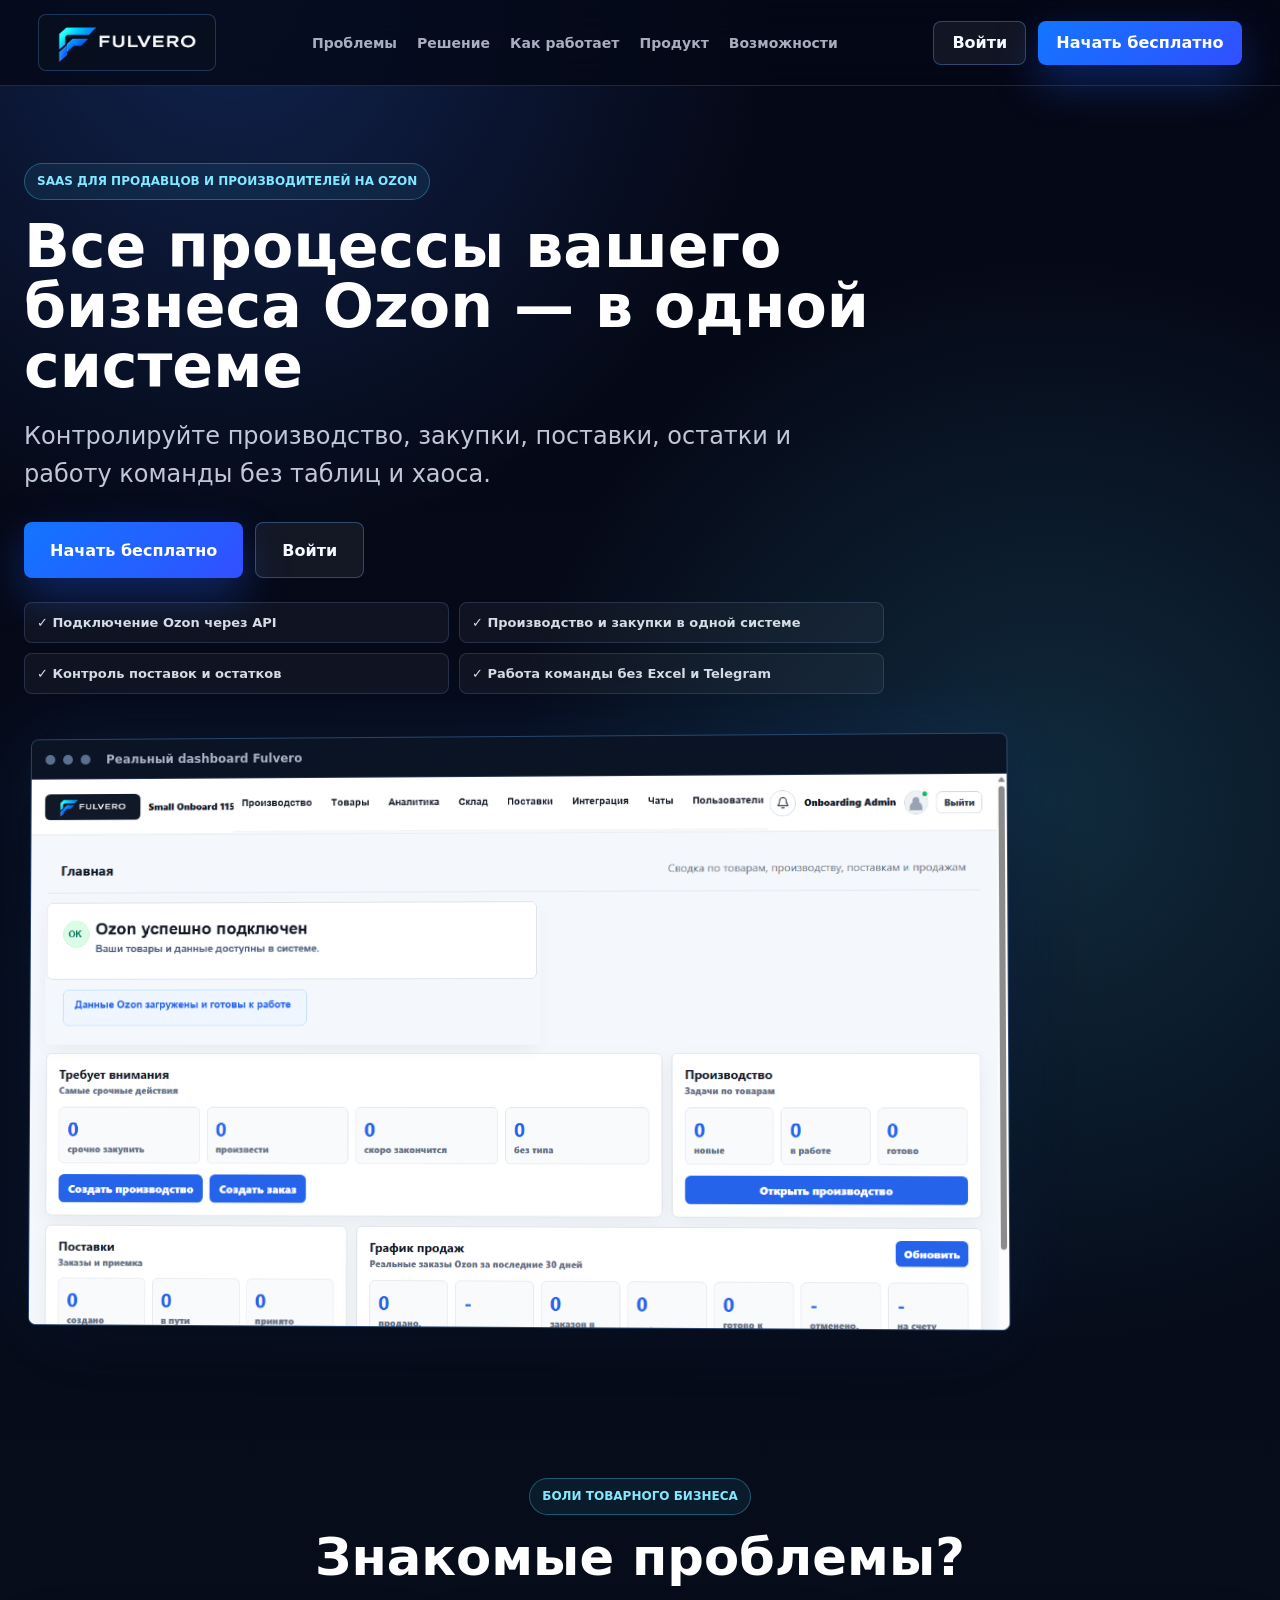
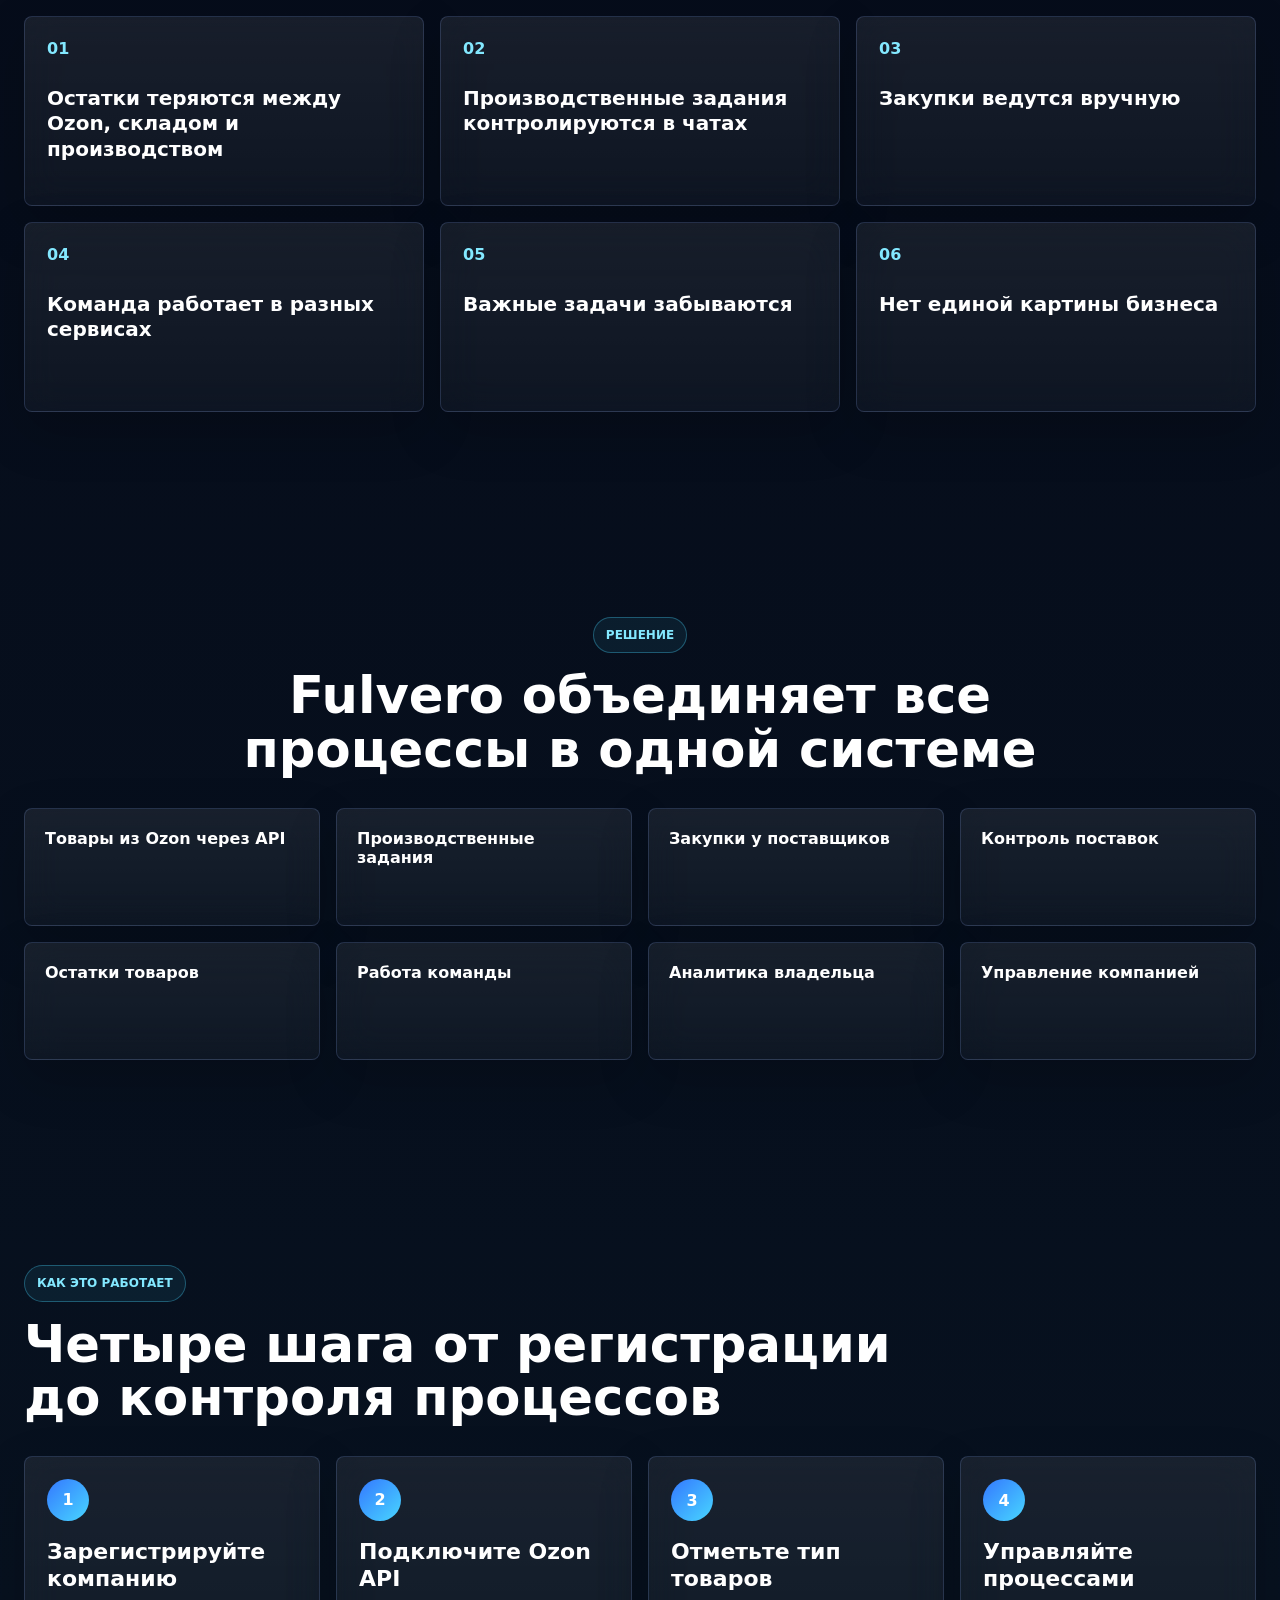
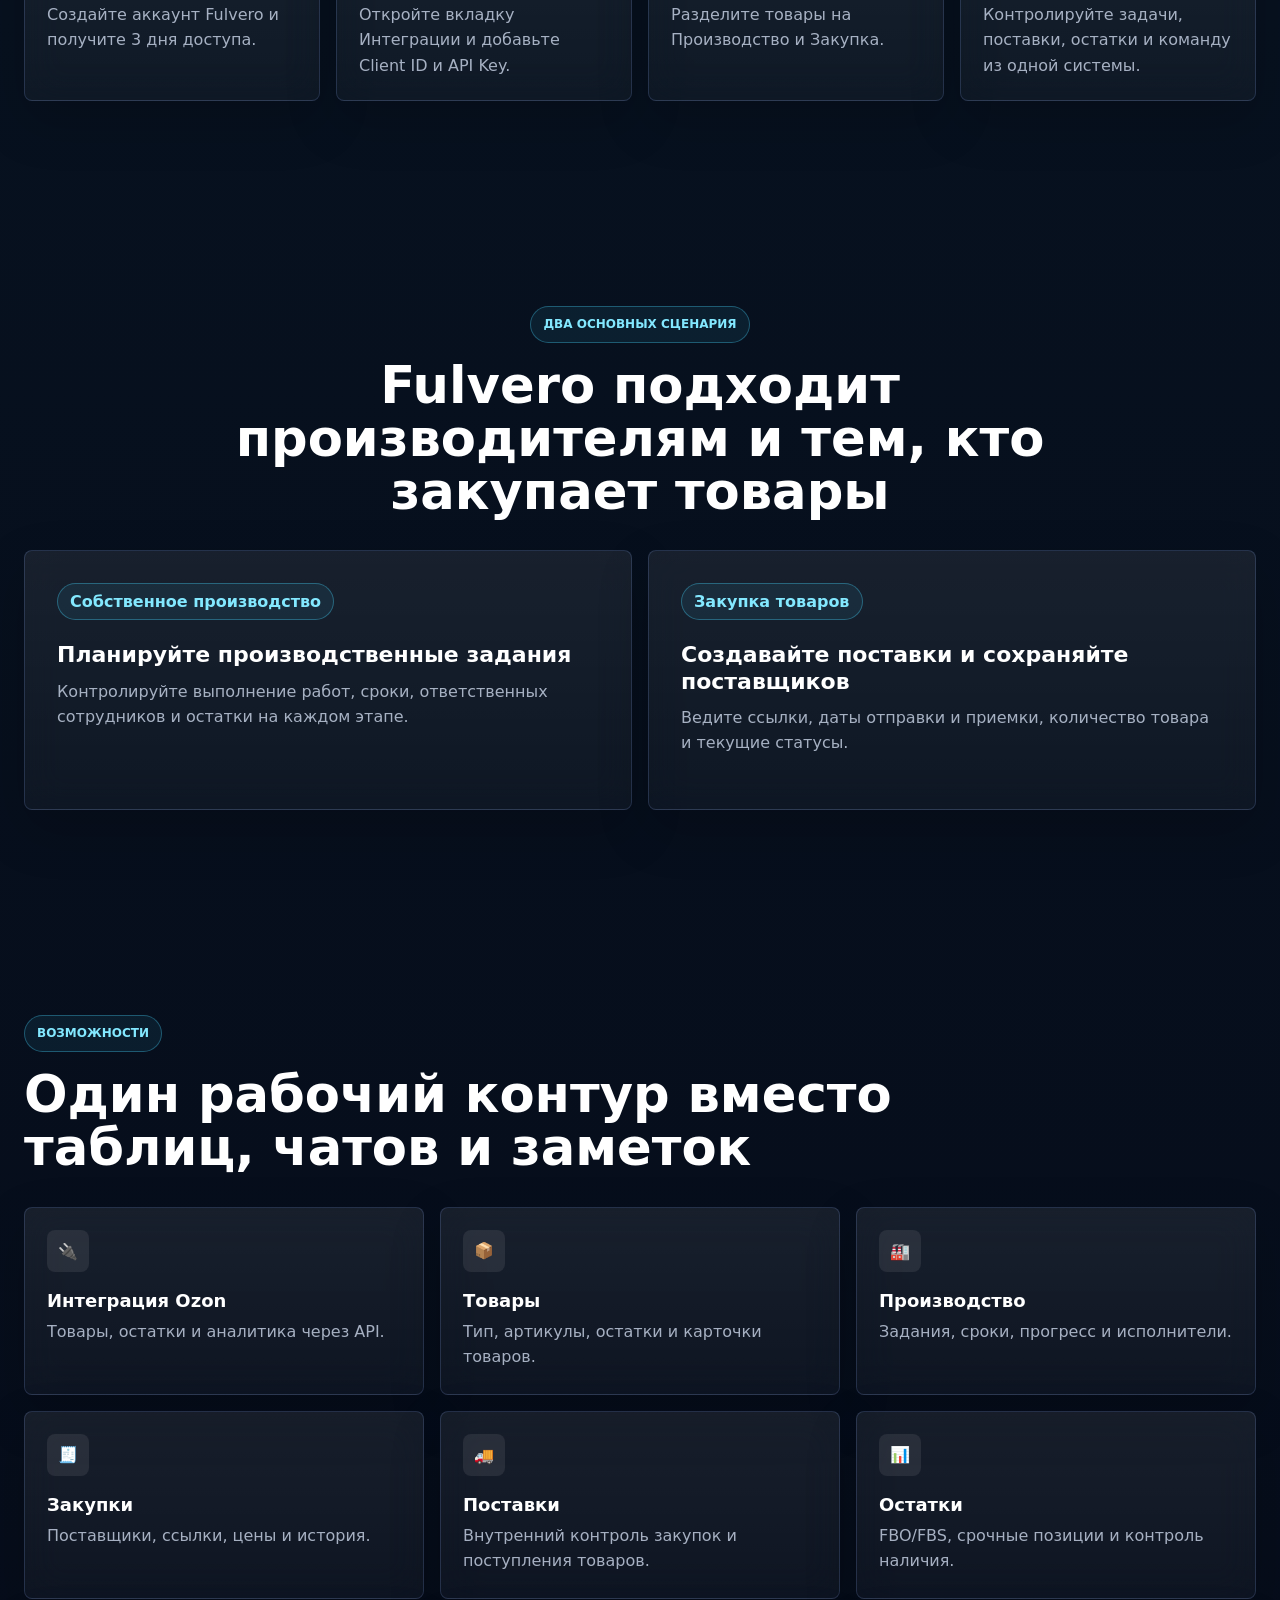
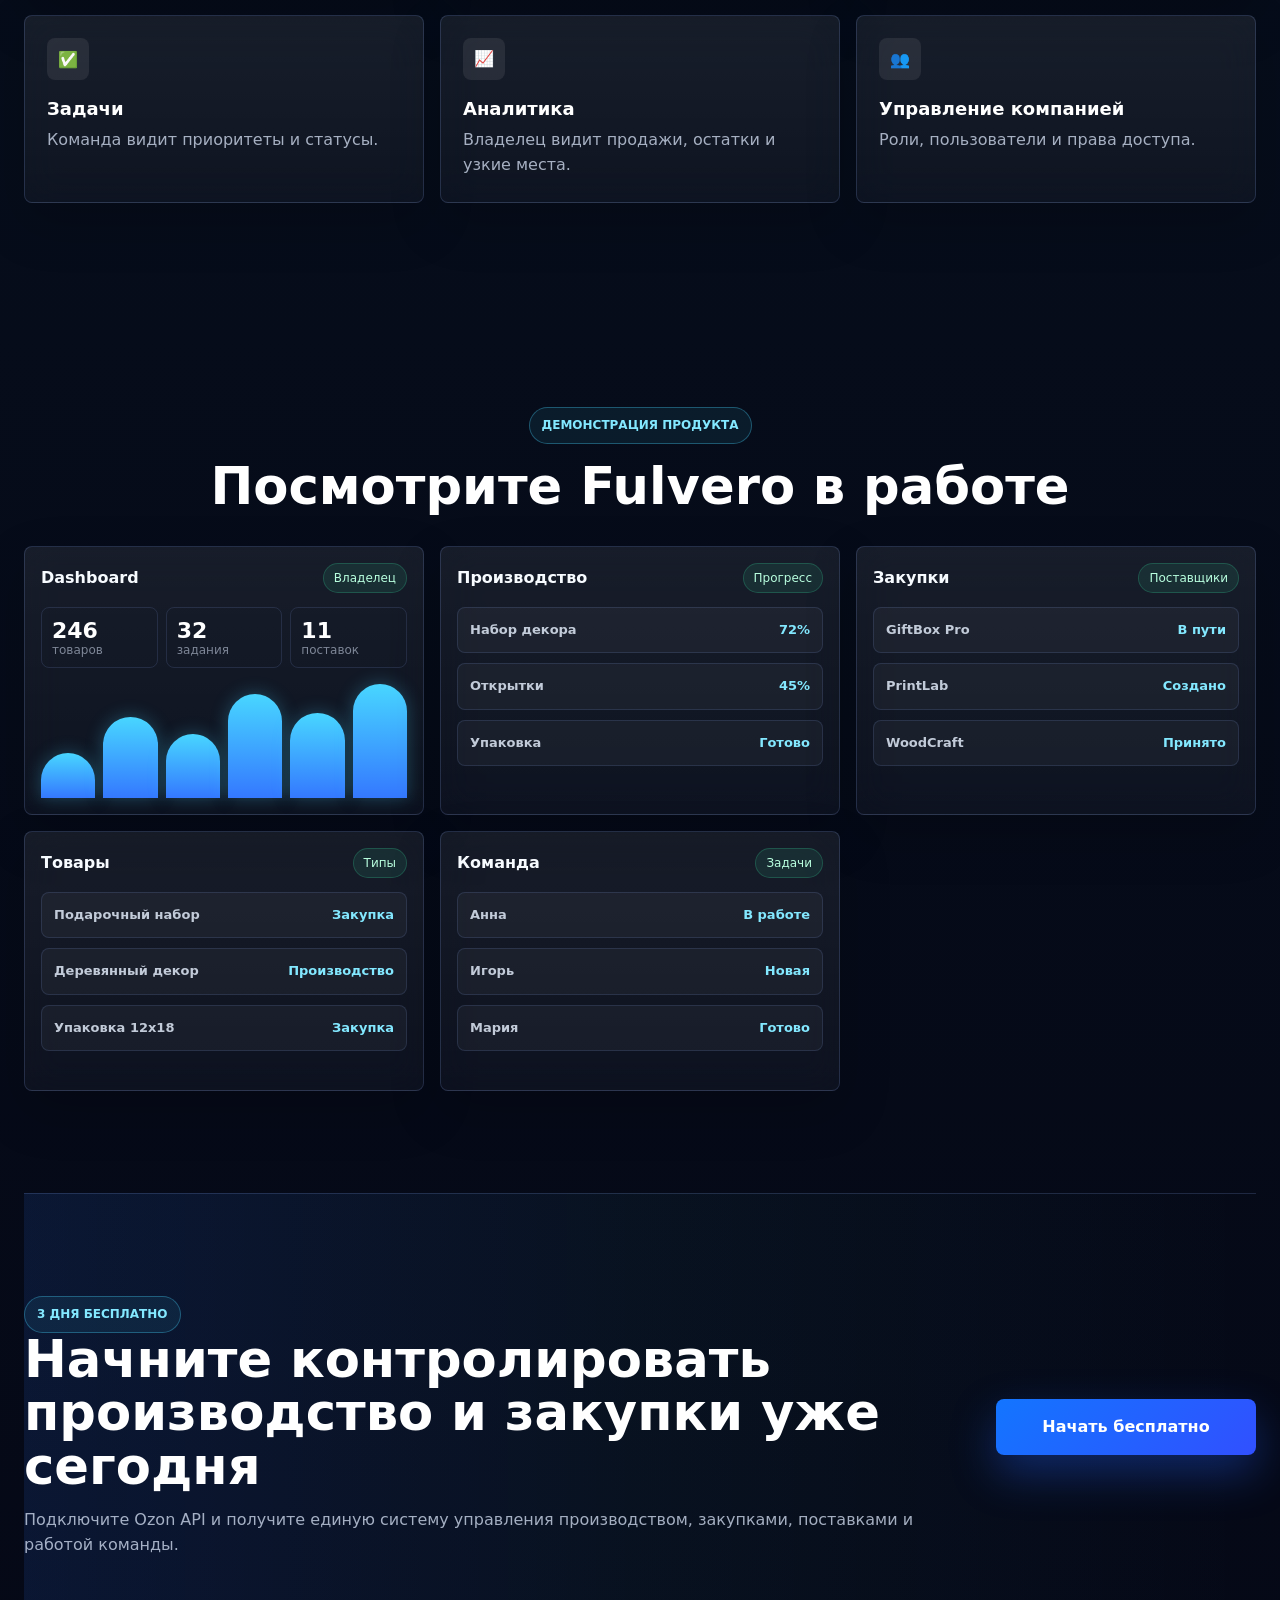
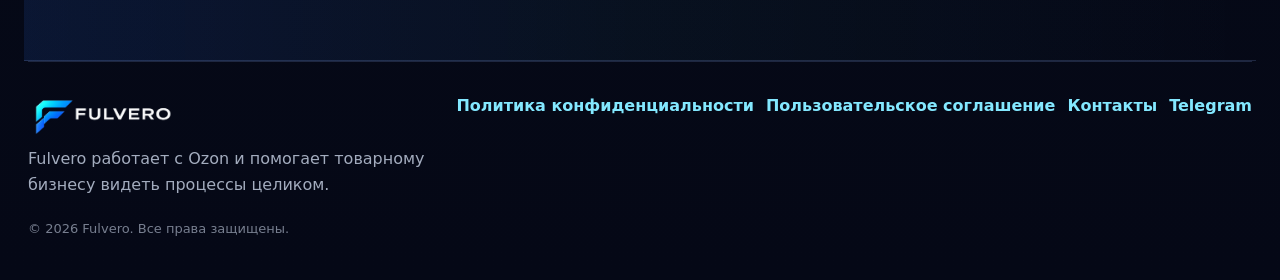
==== commit ac5b46b8: "Use real dashboard screenshot on landing" ====
--- a/landing/index.html
+++ b/landing/index.html
@@ -11,7 +11,7 @@
     <meta property="og:type" content="website" />
     <link rel="icon" type="image/png" href="./assets/favicon.png" />
     <link rel="apple-touch-icon" href="./assets/favicon.png" />
-    <link rel="stylesheet" href="./styles.css" />
+    <link rel="stylesheet" href="./styles.css?v=20260612-dashboard-shot" />
   </head>
   <body>
     <!-- Yandex.Metrika counter -->
@@ -65,64 +65,13 @@
           </div>
         </div>
 
-        <div class="hero-visual" aria-label="Макет интерфейса Fulvero">
+        <div class="hero-visual" aria-label="Интерфейс Fulvero">
           <div class="product-window dashboard-window">
             <div class="window-top">
               <span></span><span></span><span></span>
-              <b>Fulvero Dashboard</b>
+              <b>Реальный dashboard Fulvero</b>
             </div>
-            <div class="mock-app">
-              <aside class="mock-sidebar">
-                <img src="./assets/fulvero-logo.png" alt="" />
-                <nav>
-                  <b>Главная</b>
-                  <span>Товары</span>
-                  <span>Производство</span>
-                  <span>Поставки</span>
-                  <span>Команда</span>
-                </nav>
-              </aside>
-
-              <section class="mock-dashboard">
-                <div class="mock-title-row">
-                  <div>
-                    <small>Владелец бизнеса</small>
-                    <h2>Что требует внимания</h2>
-                  </div>
-                  <strong>Ozon API подключён</strong>
-                </div>
-
-                <div class="hero-kpi">
-                  <article><span>Товаров</span><b>246</b><em>+18 за неделю</em></article>
-                  <article><span>Заданий</span><b>32</b><em>7 в работе</em></article>
-                  <article><span>Поставки</span><b>11</b><em>4 в пути</em></article>
-                  <article><span>Команда</span><b>8</b><em>онлайн 5</em></article>
-                </div>
-
-                <div class="mock-grid">
-                  <article class="mock-chart">
-                    <div class="chart-head"><b>Продажи и остатки</b><span>30 дней</span></div>
-                    <div class="bars">
-                      <i style="height:34%"></i><i style="height:52%"></i><i style="height:42%"></i><i style="height:78%"></i><i style="height:60%"></i><i style="height:88%"></i><i style="height:66%"></i><i style="height:92%"></i><i style="height:57%"></i><i style="height:73%"></i>
-                    </div>
-                  </article>
-
-                  <article class="attention-card">
-                    <b>Срочно</b>
-                    <p><span class="dot red"></span> 12 товаров скоро закончатся</p>
-                    <p><span class="dot blue"></span> 4 поставки ожидают приемку</p>
-                    <p><span class="dot green"></span> 8 производственных задач</p>
-                  </article>
-                </div>
-
-                <div class="mock-table">
-                  <span>Товар</span><span>Тип</span><span>Остаток</span><span>Статус</span>
-                  <b>Подарочный набор</b><em>Закупка</em><strong>18</strong><i class="pill warn">заказать</i>
-                  <b>Деревянный декор</b><em>Производство</em><strong>42</strong><i class="pill ok">в работе</i>
-                  <b>Упаковка 12x18</b><em>Закупка</em><strong>130</strong><i class="pill info">в пути</i>
-                </div>
-              </section>
-            </div>
+            <img class="dashboard-screenshot" src="./assets/dashboard-real.png" alt="Реальный dashboard Fulvero с задачами, производством, поставками и продажами" />
           </div>
         </div>
       </section>
--- a/landing/styles.css
+++ b/landing/styles.css
@@ -48,11 +48,11 @@
 }
 h1, h2, h3 { letter-spacing: 0; }
 h1 {
-  max-width: 760px;
+  max-width: 920px;
   margin-bottom: 22px;
   color: #ffffff;
-  font-size: clamp(44px, 5.4vw, 82px);
-  line-height: .96;
+  font-size: clamp(44px, 4.7vw, 78px);
+  line-height: 1;
 }
 h2 {
   margin-bottom: 16px;
@@ -134,17 +134,17 @@
 }
 
 .section-shell {
-  width: min(100% - 56px, 1380px);
+  width: min(100% - 48px, 1760px);
   margin: 0 auto;
 }
 
 .hero {
   display: grid;
-  grid-template-columns: minmax(0, .92fr) minmax(0, 1.08fr);
-  gap: clamp(30px, 4vw, 64px);
+  grid-template-columns: minmax(560px, .92fr) minmax(680px, 1.08fr);
+  gap: clamp(28px, 3.2vw, 56px);
   align-items: center;
   min-height: calc(100vh - 76px);
-  padding: clamp(54px, 7vw, 104px) 0 54px;
+  padding: clamp(48px, 6vw, 92px) 0 48px;
 }
 .hero-copy { min-width: 0; }
 .eyebrow {
@@ -160,7 +160,7 @@
   text-transform: uppercase;
 }
 .lead {
-  max-width: 700px;
+  max-width: 820px;
   margin-bottom: 28px;
   color: rgba(232, 241, 255, .82);
   font-size: clamp(18px, 2vw, 24px);
@@ -170,7 +170,7 @@
   grid-template-columns: repeat(2, minmax(0, 1fr));
   gap: 10px;
   margin-top: 24px;
-  max-width: 720px;
+  max-width: 860px;
 }
 .proof-grid span {
   border: 1px solid var(--line);
@@ -192,7 +192,7 @@
   border-radius: 8px;
   background: rgba(8, 17, 31, .78);
   box-shadow: var(--shadow), 0 0 80px rgba(52, 120, 255, .16);
-  transform: rotateX(2deg) rotateY(-5deg);
+  transform: rotateX(1deg) rotateY(-2deg);
   transform-origin: center;
   transition: transform .35s ease, box-shadow .35s ease;
 }
@@ -219,6 +219,13 @@
   margin-left: 8px;
   color: rgba(231, 239, 255, .72);
   font-size: 12px;
+}
+.dashboard-screenshot {
+  width: 100%;
+  aspect-ratio: 16 / 9;
+  object-fit: cover;
+  object-position: left top;
+  background: #f4f7fb;
 }
 .mock-app {
   display: grid;
@@ -591,17 +598,20 @@
 }
 .final-cta {
   display: grid;
-  grid-template-columns: minmax(0, 1fr) auto;
-  gap: 24px;
+  grid-template-columns: minmax(0, 1fr) minmax(220px, 260px);
+  gap: clamp(18px, 3vw, 36px);
   align-items: center;
-  border: 1px solid var(--line-strong);
-  border-radius: 8px;
-  padding: clamp(28px, 4vw, 44px);
+  border-top: 1px solid var(--line);
+  border-bottom: 1px solid var(--line);
+  padding: clamp(26px, 3vw, 38px) 0;
   background:
-    linear-gradient(135deg, rgba(52, 120, 255, .18), rgba(72, 214, 255, .08)),
-    rgba(13, 25, 45, .72);
-  box-shadow: var(--shadow);
-}
+    linear-gradient(90deg, rgba(52, 120, 255, .12), rgba(72, 214, 255, .04), transparent);
+}
+.final-cta h2 {
+  max-width: 1080px;
+  margin-bottom: 14px;
+}
+.final-cta .primary-link { width: 100%; }
 .final-cta p { margin-bottom: 0; }
 .footer {
   display: grid;
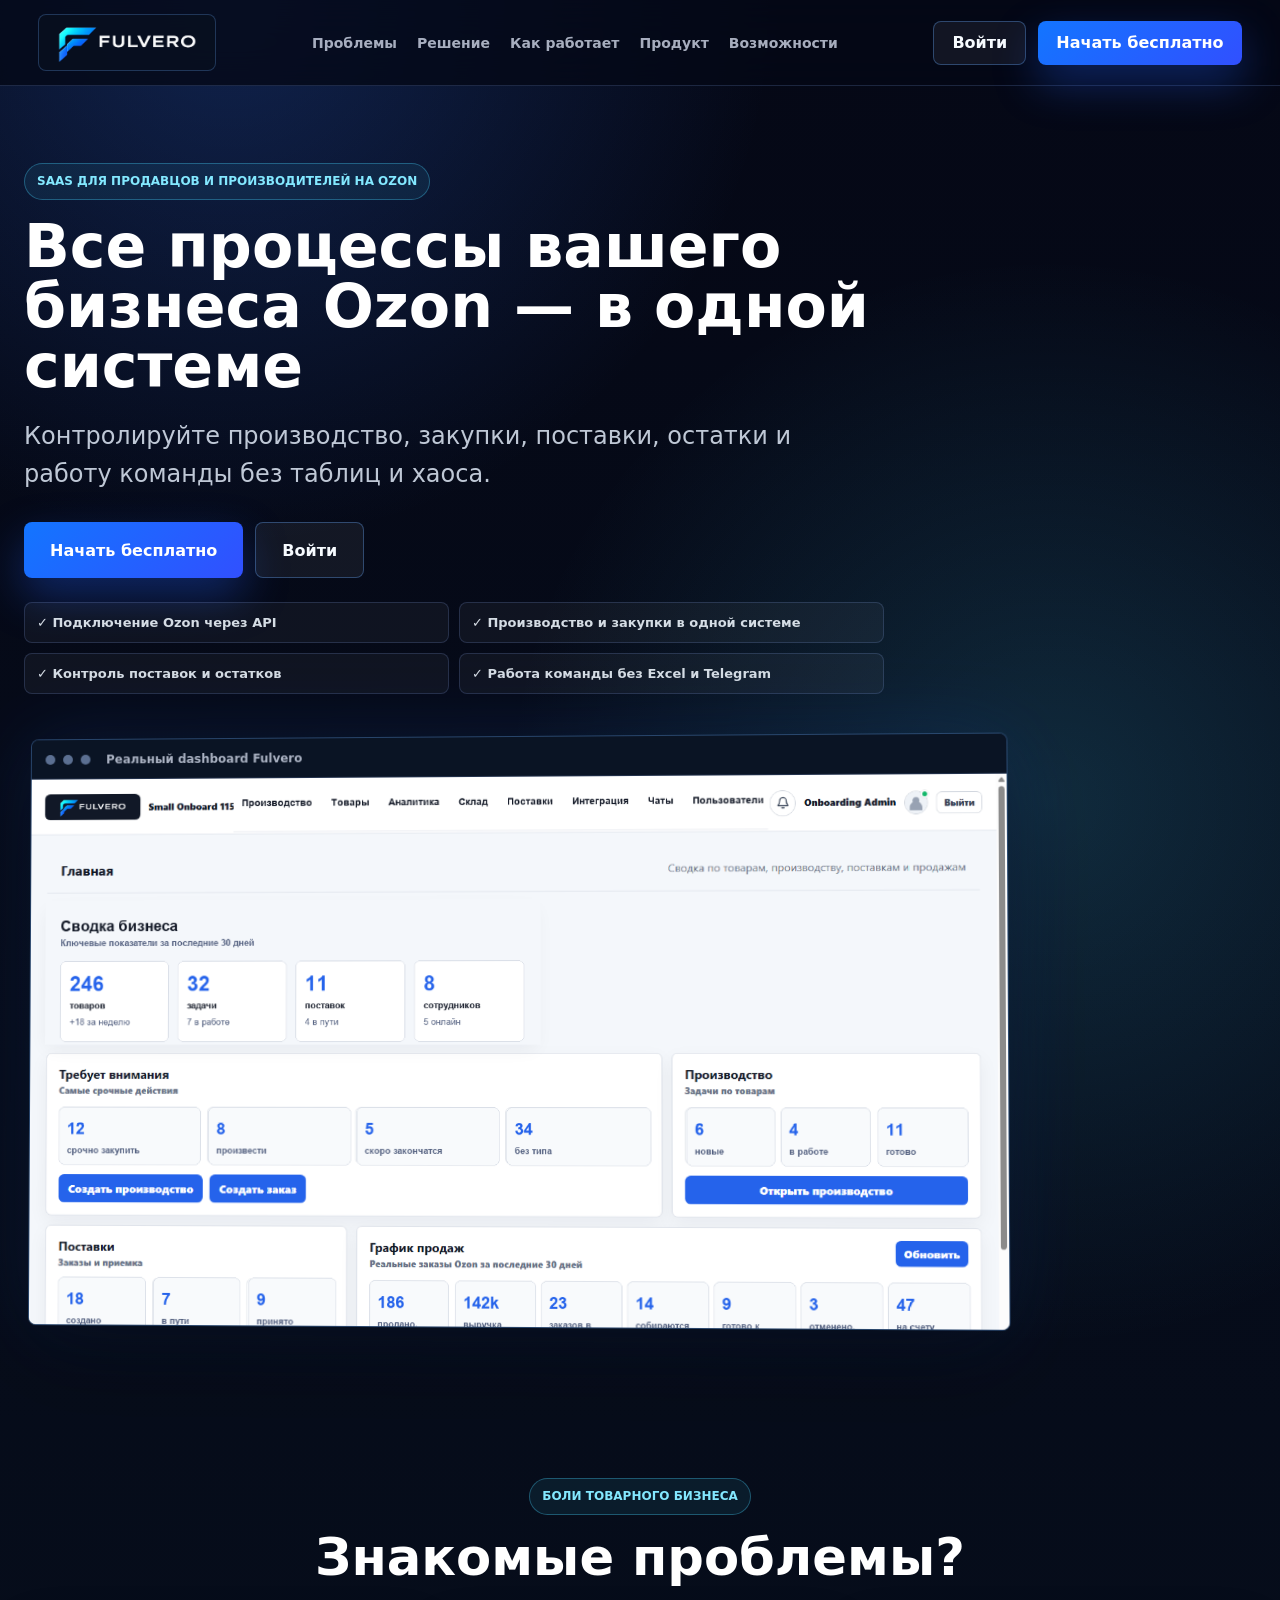
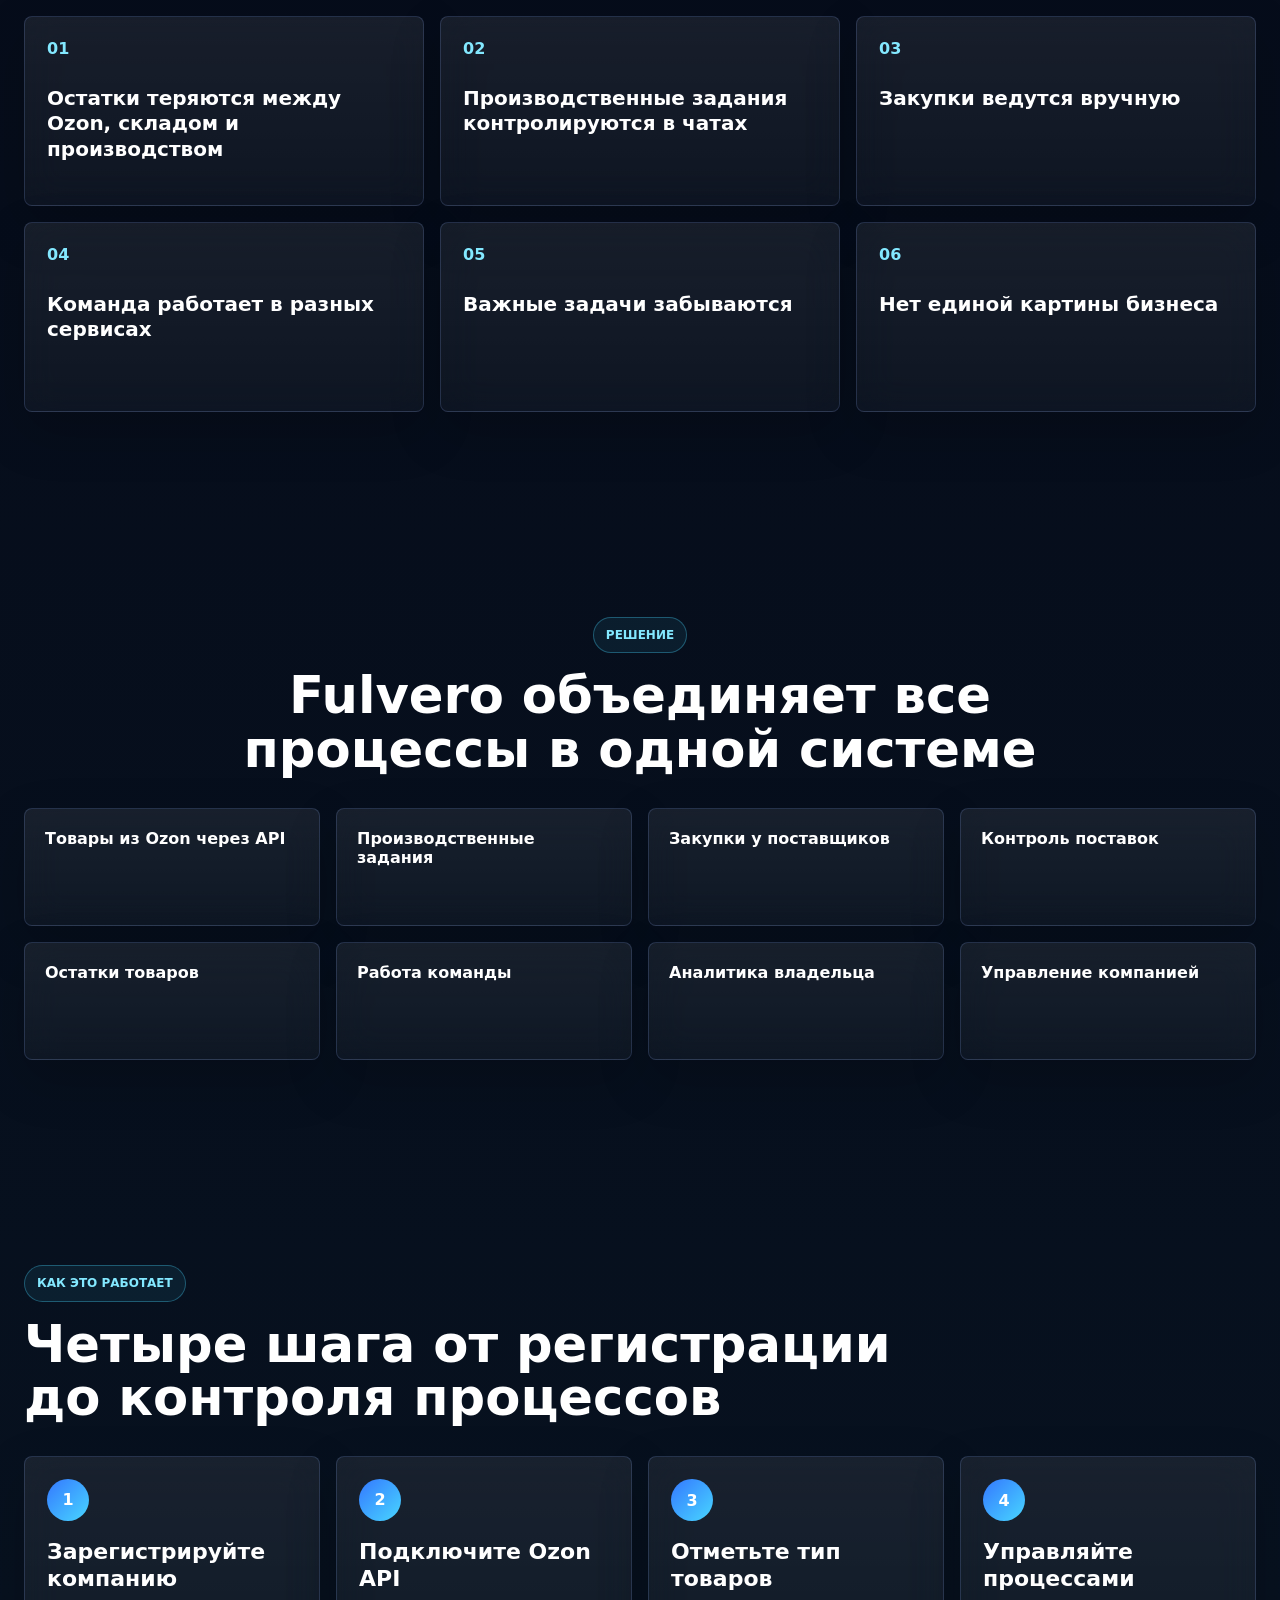
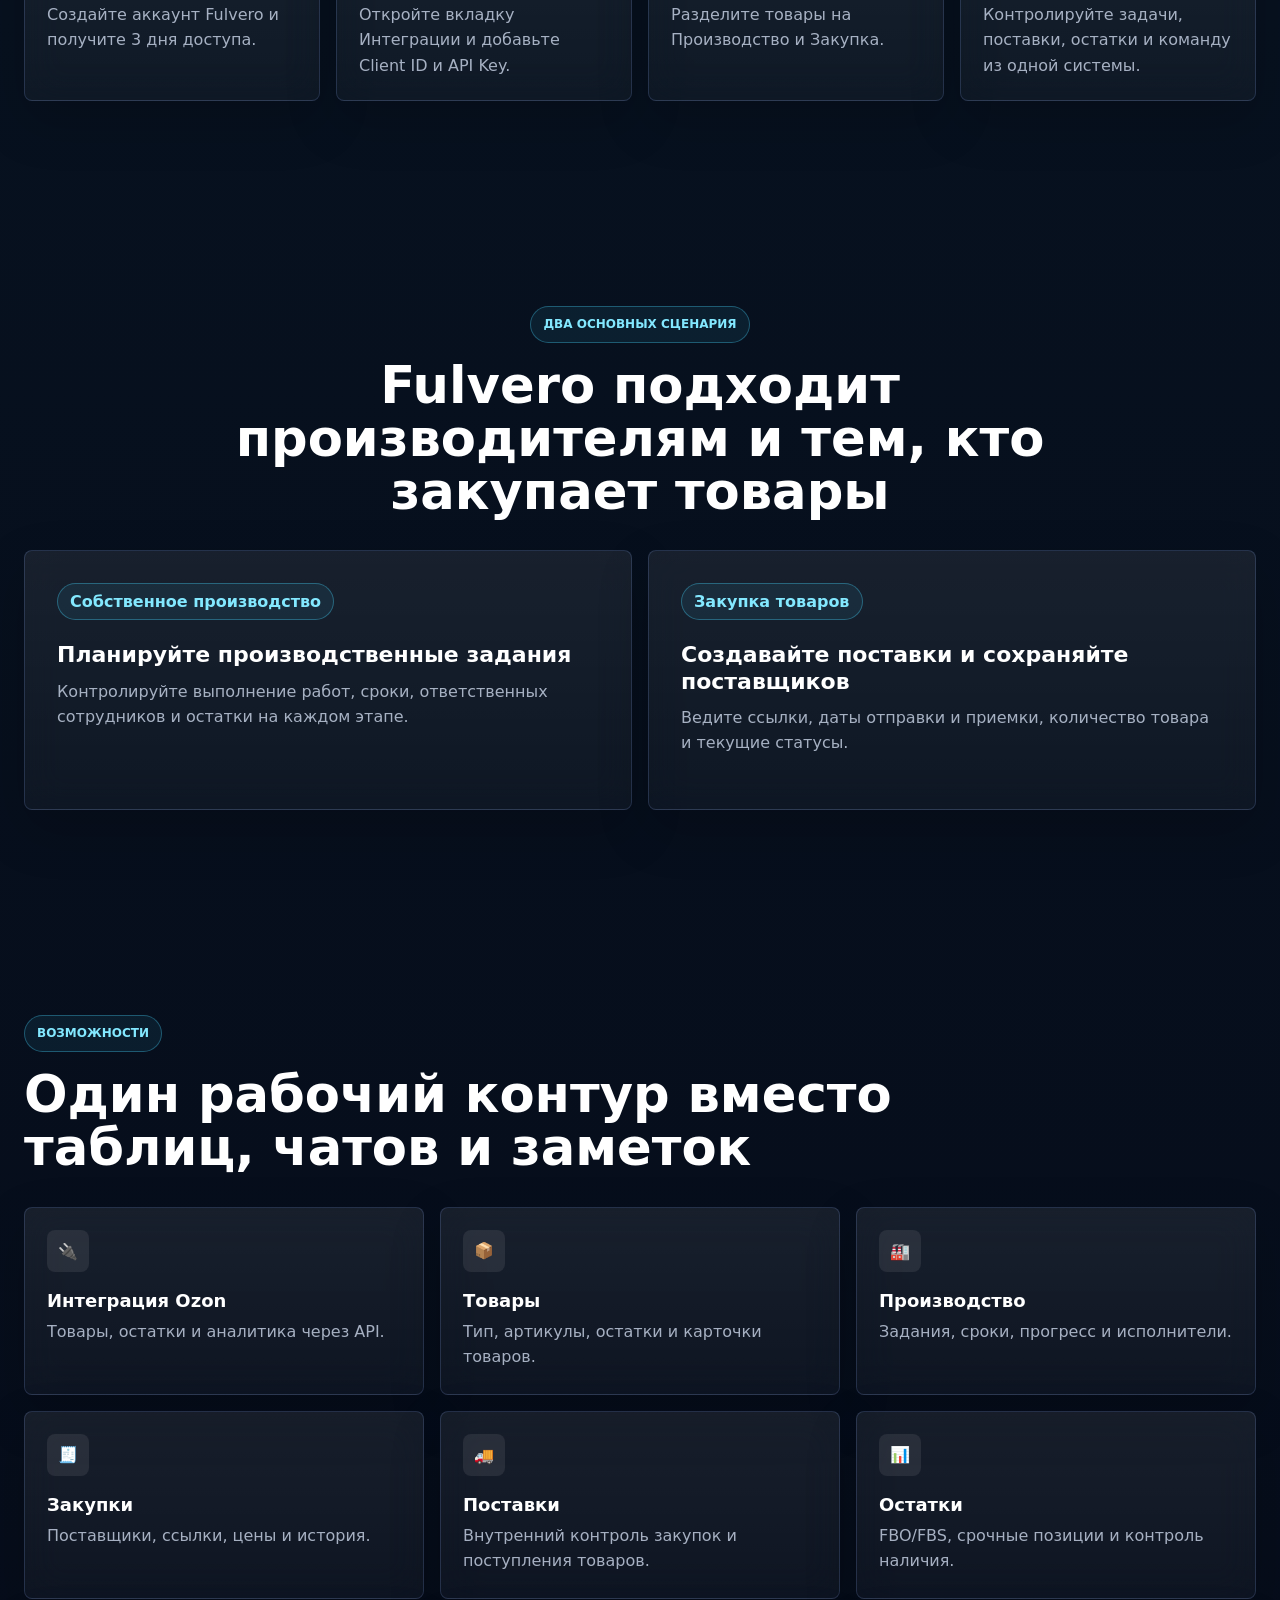
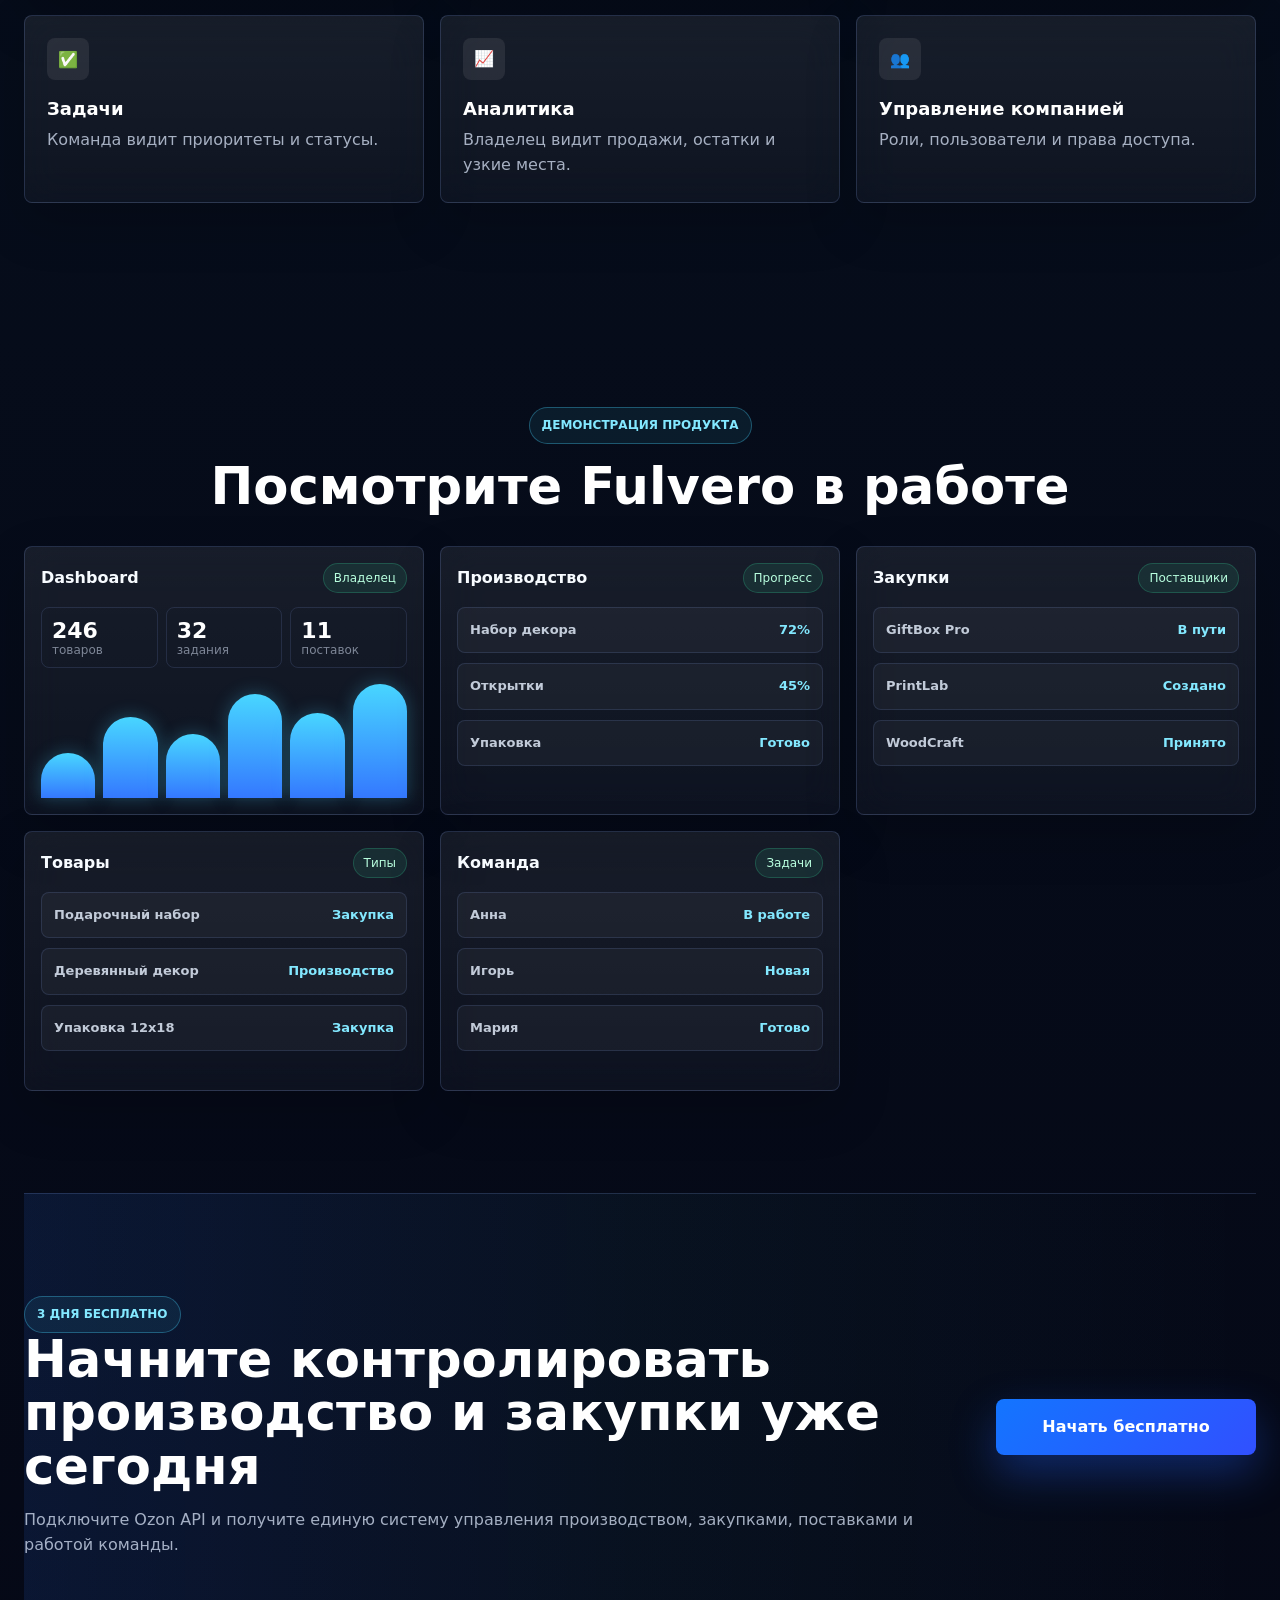
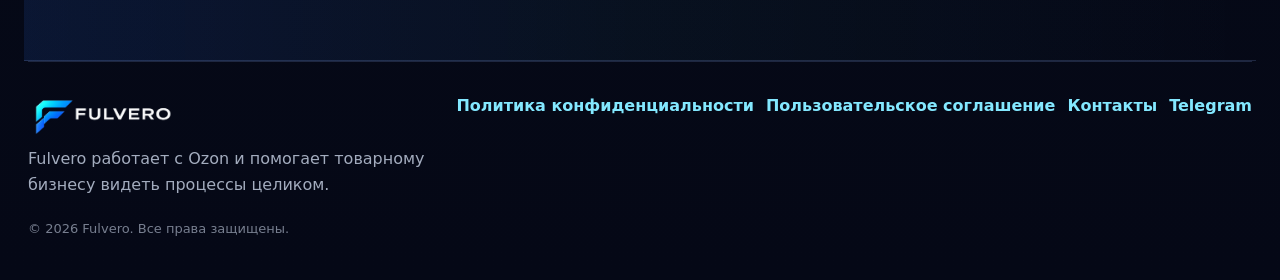
==== commit c7cfe4d0: "Refresh landing dashboard screenshot" ====
--- a/landing/index.html
+++ b/landing/index.html
@@ -71,7 +71,7 @@
               <span></span><span></span><span></span>
               <b>Реальный dashboard Fulvero</b>
             </div>
-            <img class="dashboard-screenshot" src="./assets/dashboard-real.png" alt="Реальный dashboard Fulvero с задачами, производством, поставками и продажами" />
+            <img class="dashboard-screenshot" src="./assets/dashboard-real.png?v=20260612-dashboard-data" alt="Реальный dashboard Fulvero с задачами, производством, поставками и продажами" />
           </div>
         </div>
       </section>
